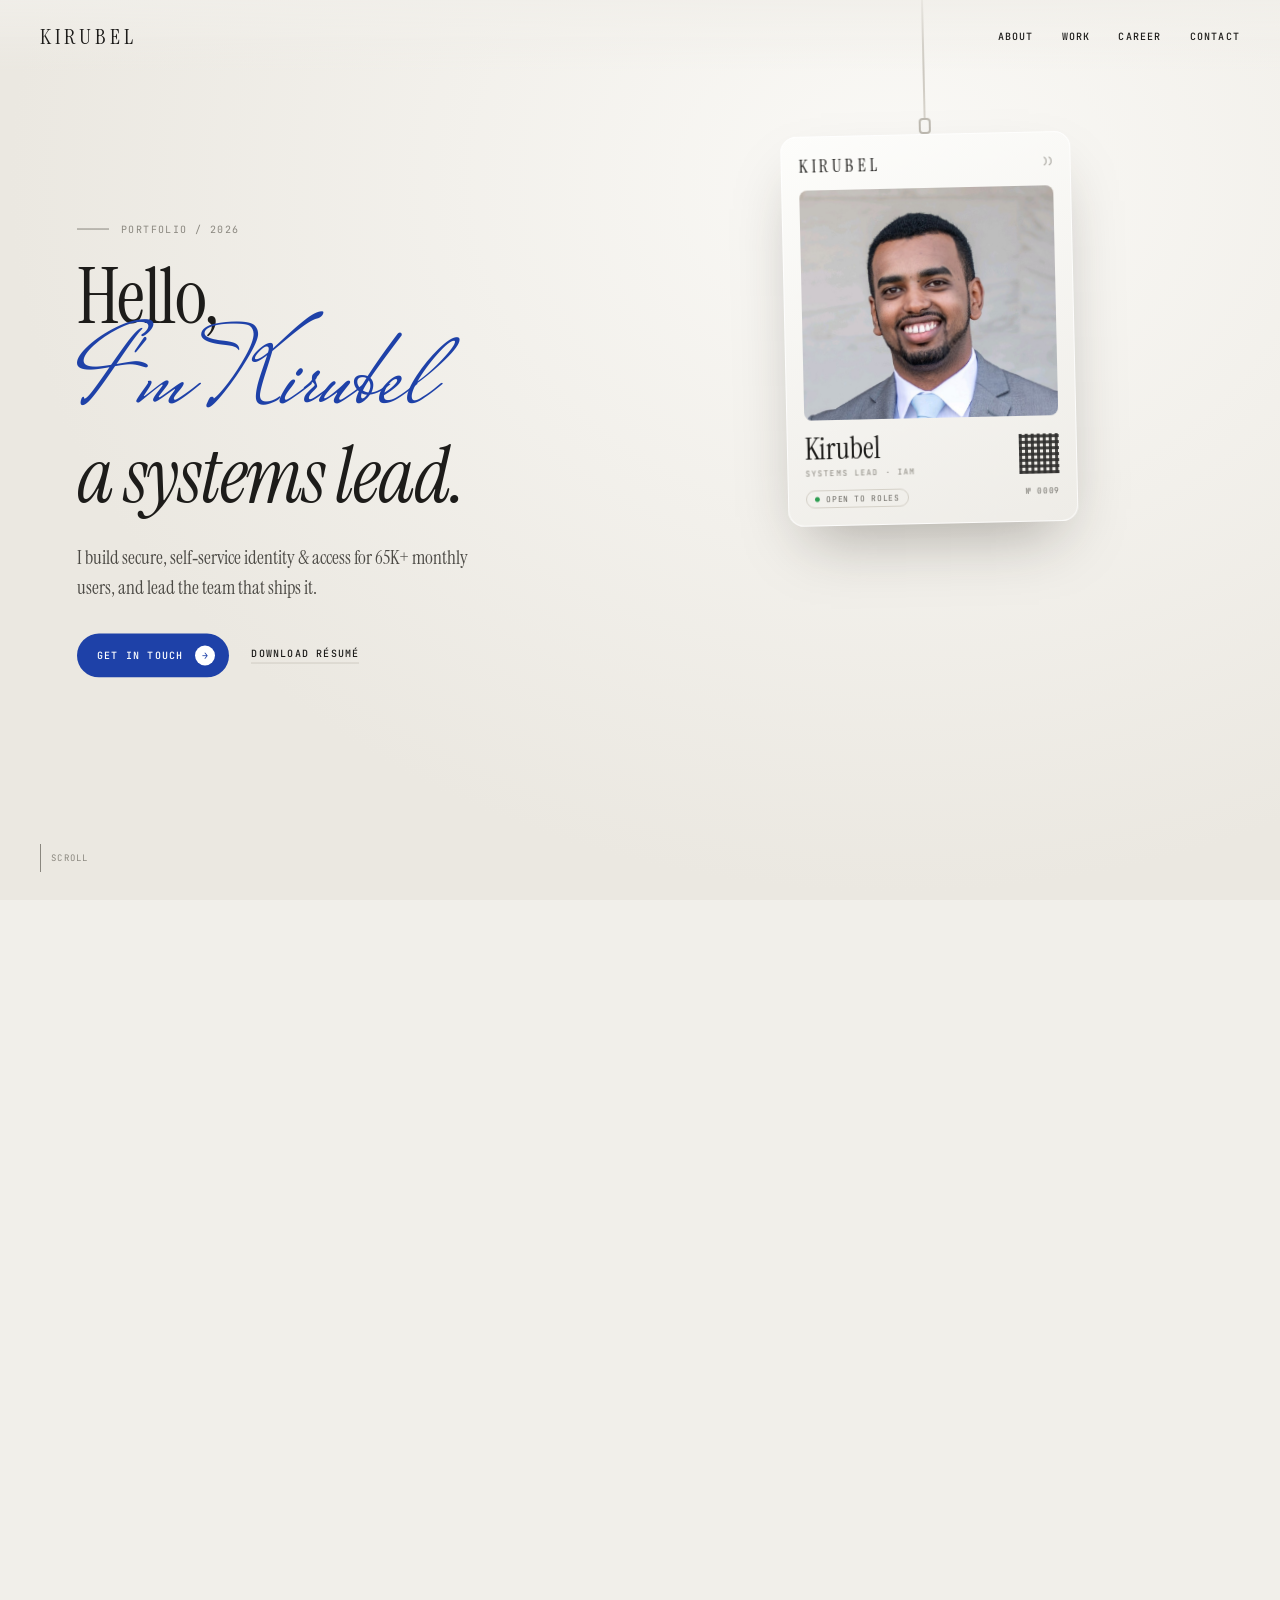
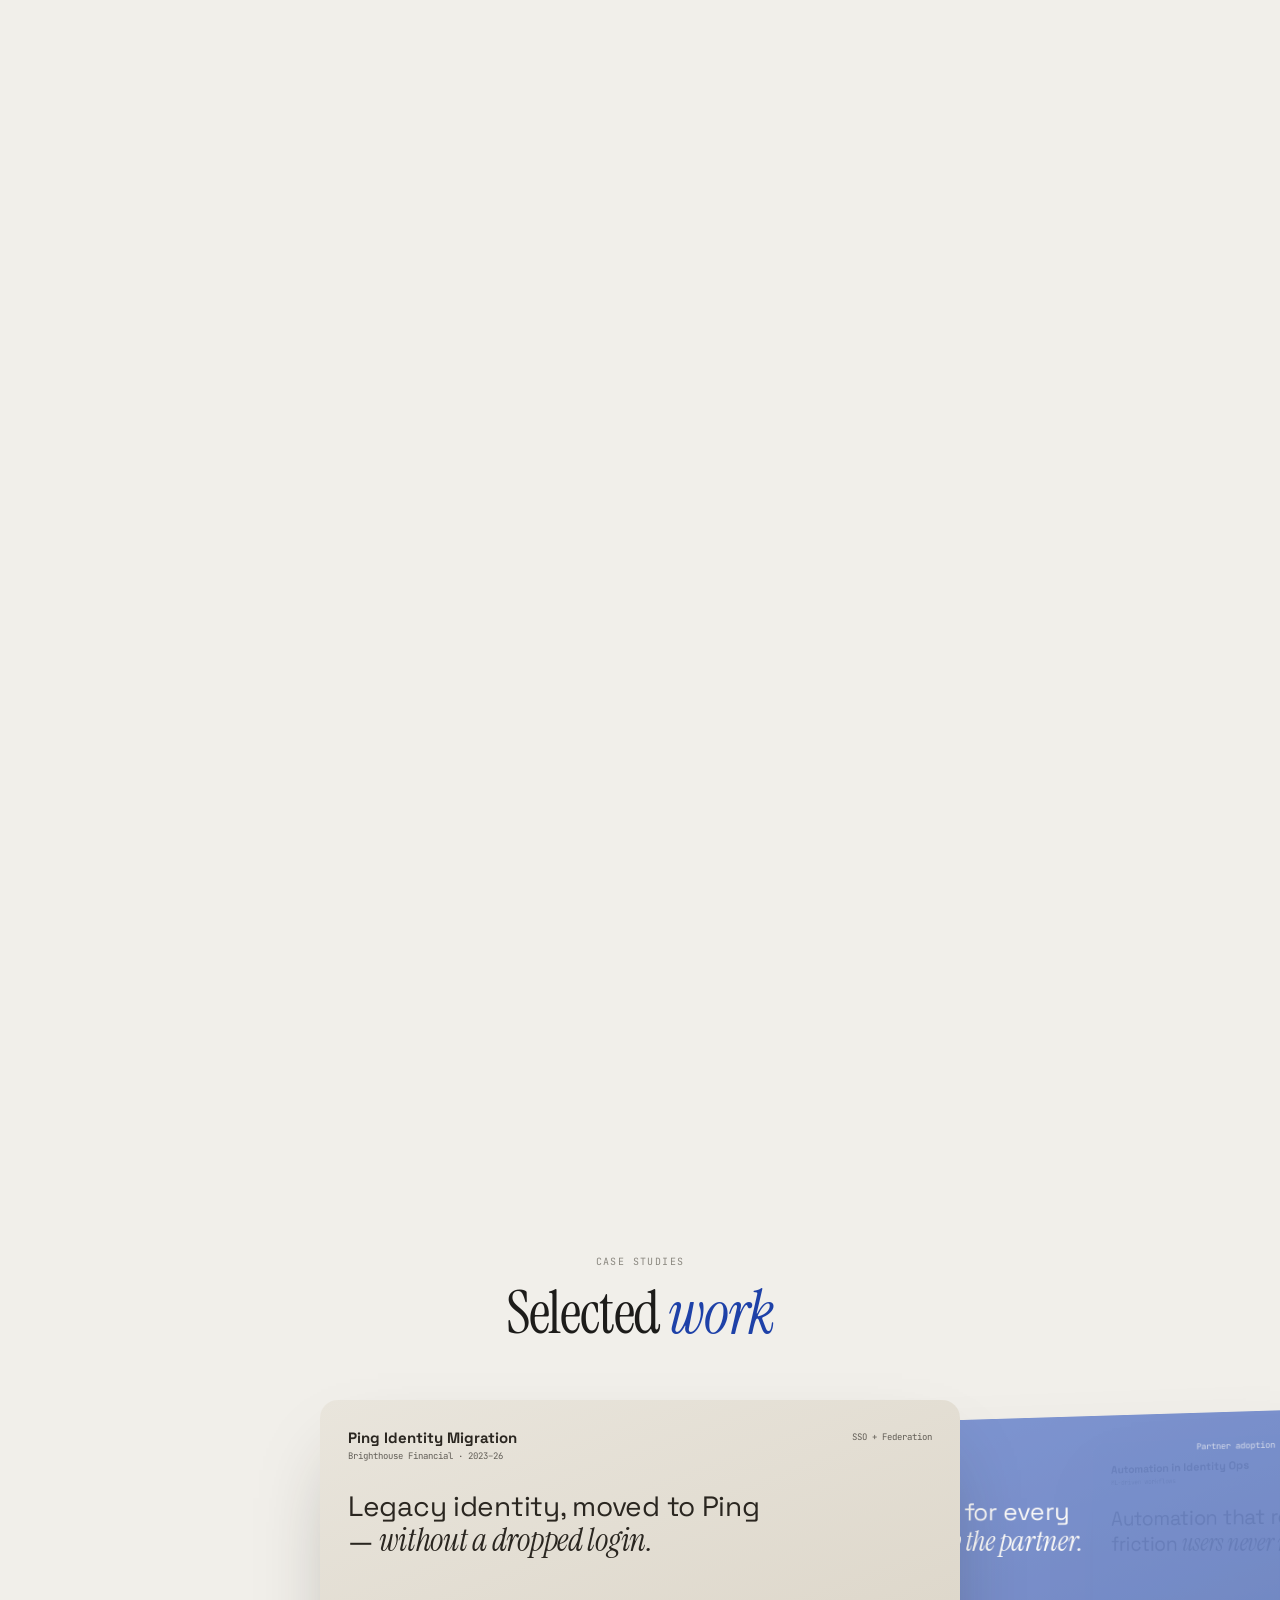
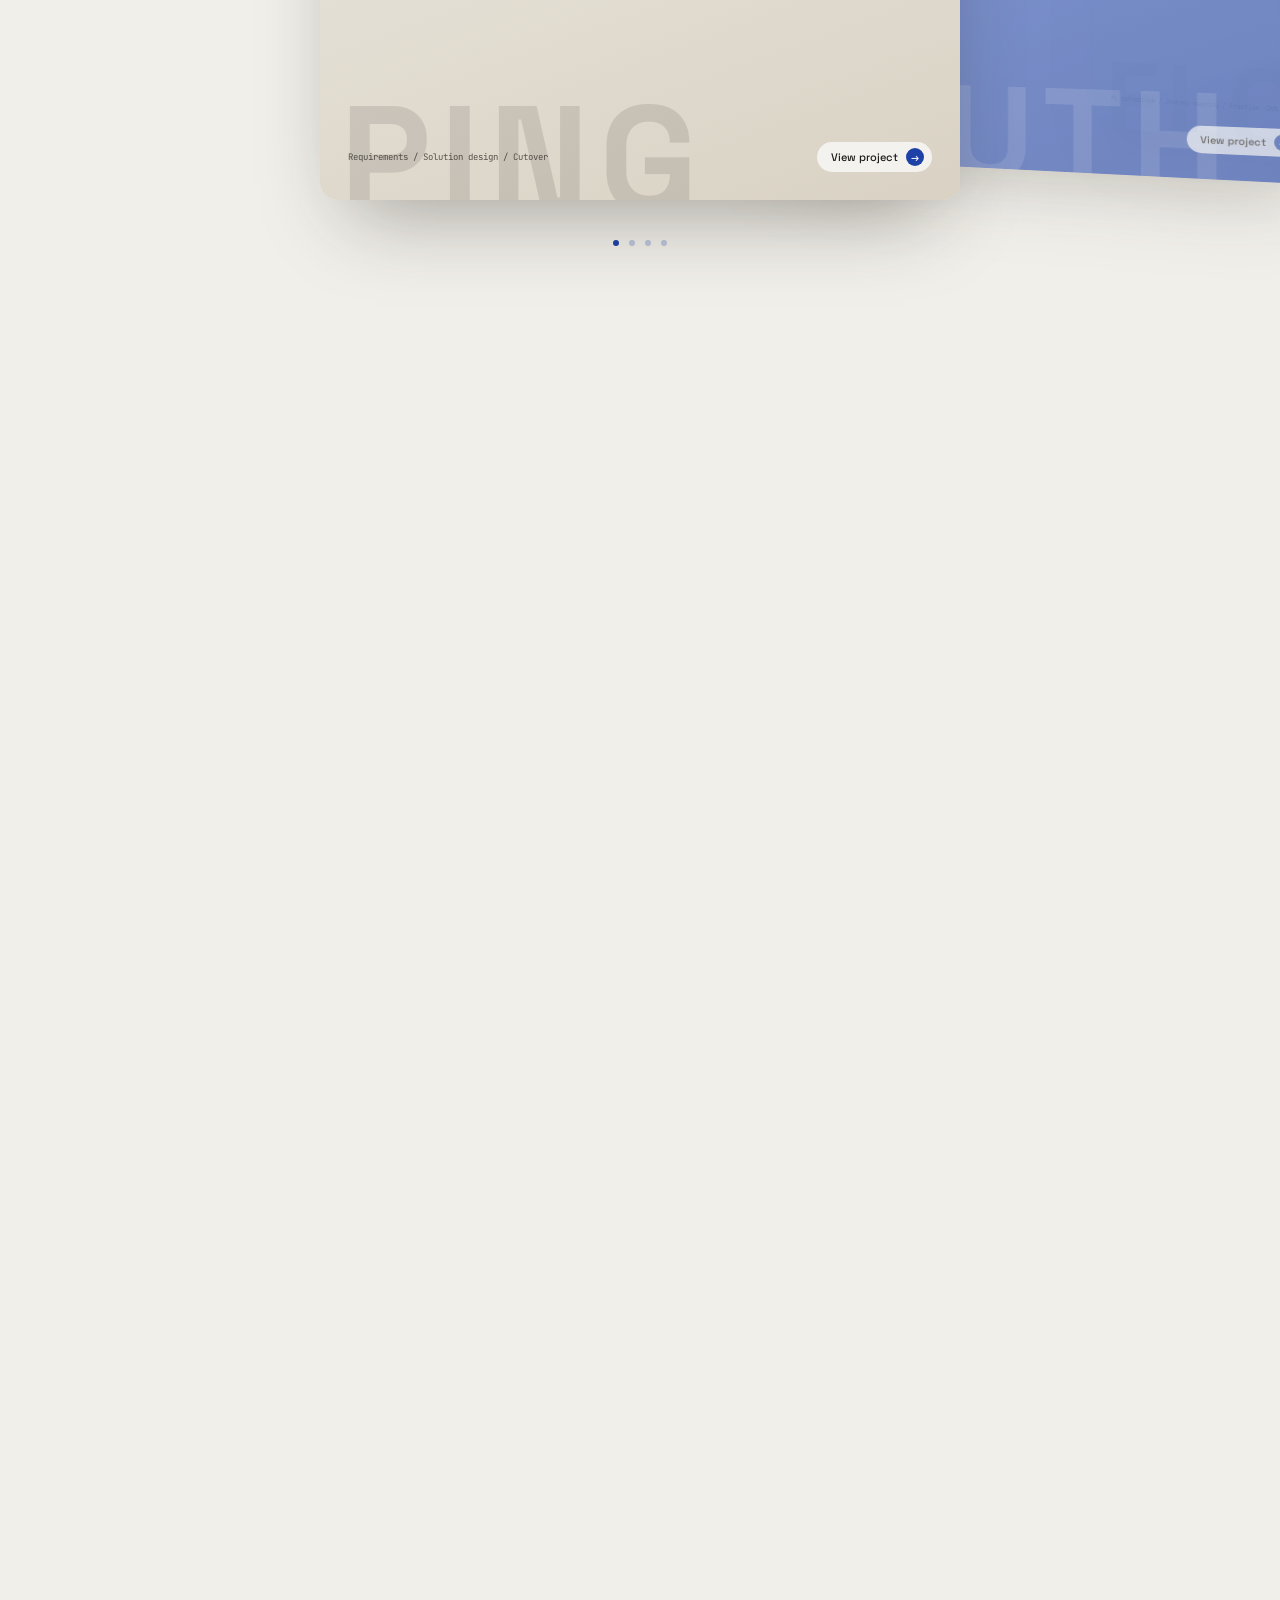
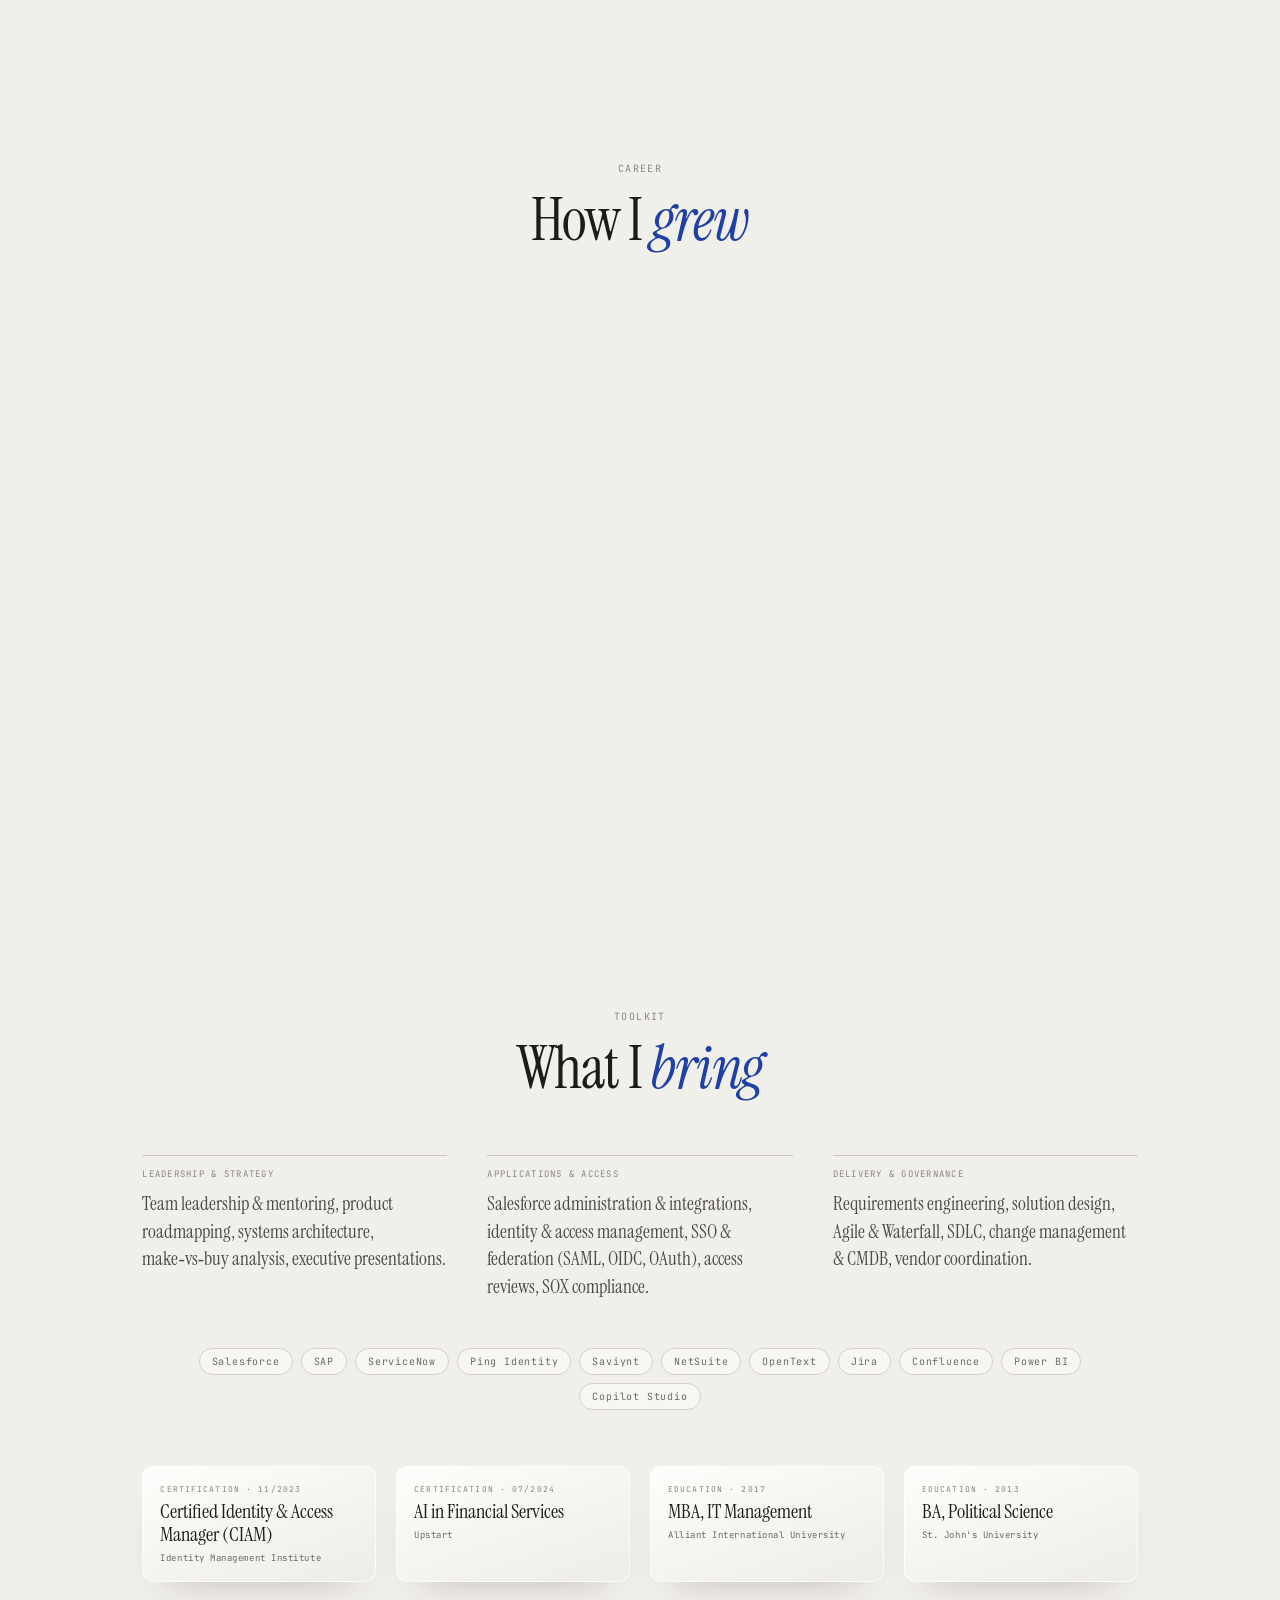
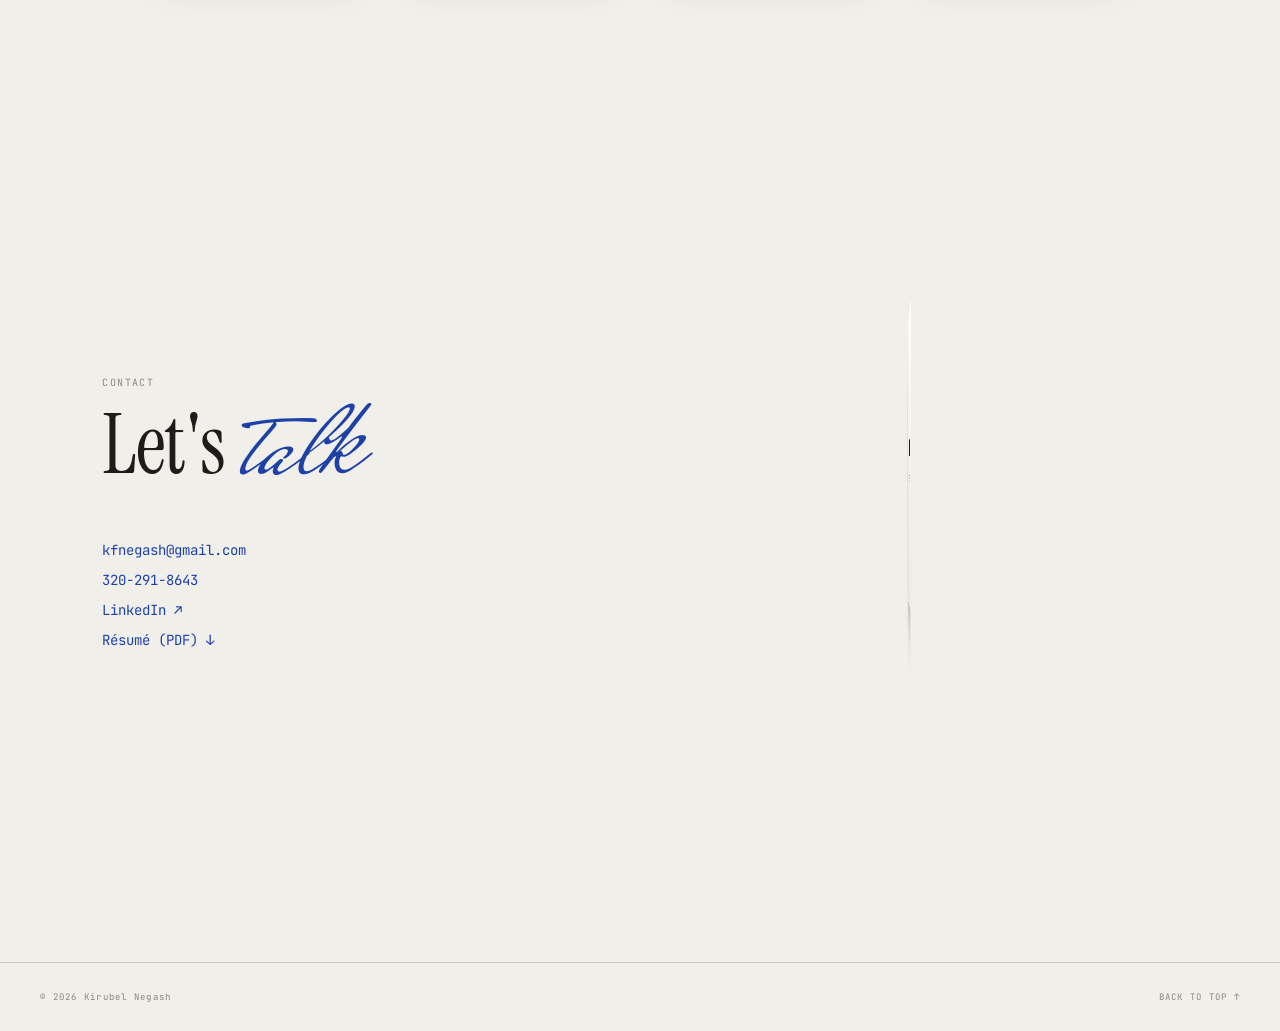
==== index.html @ 97dc2514 "Build portfolio site from Portfolio Scroll design and résumé Co-Authored-By: Claude Opus 5.5 <norepl" ====
<!DOCTYPE html>
<html lang="en">
<head>
  <meta charset="utf-8">
  <meta name="viewport" content="width=device-width, initial-scale=1">
  <title>Kirubel Negash — Sr. Lead Business Systems Analyst</title>
  <meta name="description" content="Kirubel Negash, Sr. Lead Business Systems Analyst in San Francisco. Secure, self-service identity and access for 65K+ monthly users, across 9+ years in insurance and financial services.">
  <meta property="og:title" content="Kirubel Negash — Portfolio">
  <meta property="og:description" content="Identity & access systems lead. 9+ years in insurance and financial services.">
  <meta property="og:image" content="assets/kirubel.jpeg">
  <link rel="icon" href="data:image/svg+xml,<svg xmlns='http://www.w3.org/2000/svg' viewBox='0 0 64 64'><rect width='64' height='64' rx='14' fill='%233a3fa8'/><text x='50%' y='58%' text-anchor='middle' dominant-baseline='middle' font-family='Georgia,serif' font-size='38' fill='white'>K</text></svg>">
  <link rel="preconnect" href="https://fonts.googleapis.com">
  <link rel="preconnect" href="https://fonts.gstatic.com" crossorigin>
  <link rel="stylesheet" href="https://fonts.googleapis.com/css2?family=Instrument+Serif:ital@0;1&family=Mrs+Saint+Delafield&family=JetBrains+Mono:wght@400;500&family=Space+Grotesk:wght@400;500;700&display=swap">
  <link rel="stylesheet" href="css/styles.css">
</head>
<body>

<header class="nav">
  <a href="#top" class="nav__brand">KIRUBEL</a>
  <nav class="nav__links mono">
    <a href="#about">ABOUT</a>
    <a href="#work">WORK</a>
    <a href="#career">CAREER</a>
    <a href="#contact">CONTACT</a>
  </nav>
</header>

<main id="top">

  <!-- ============ HERO / IDENTITY CHECK ============ -->
  <section class="hero" id="about">
    <div class="stage">
      <div class="hero__text" data-hero-text>
        <div class="eyebrow mono"><span class="rule"></span>PORTFOLIO / 2026</div>
        <h1 class="hero__title">Hello,<br><span class="script">I'm Kirubel</span><br><i>a systems lead.</i></h1>
        <p class="hero__lede">I build secure, self&#8209;service identity &amp; access for 65K+ monthly users, and lead the team that ships it.</p>
        <div class="hero__cta">
          <a class="pill mono" href="#contact">GET IN TOUCH <span class="pill__dot">→</span></a>
          <a class="mono link-plain" href="assets/Kirubel_Negash_Resume.pdf" download>DOWNLOAD RÉSUMÉ</a>
        </div>
      </div>

      <div class="badge" data-badge>
        <div class="badge__string"></div>
        <div class="badge__clip"></div>
        <div class="badge__card mono">
          <div class="badge__head"><span class="badge__brand">KIRUBEL</span><span class="badge__nfc">))</span></div>
          <img src="assets/kirubel.jpeg" alt="Portrait of Kirubel Negash" class="badge__photo" width="800" height="800">
          <div class="badge__foot">
            <div>
              <div class="badge__name">Kirubel</div>
              <div class="badge__role">SYSTEMS LEAD · IAM</div>
            </div>
            <div class="badge__qr" aria-hidden="true"></div>
          </div>
          <div class="badge__meta"><span class="chip"><span class="ok">●</span> OPEN TO ROLES</span><span>№ 0009</span></div>

          <div class="scan__frame" data-frame></div>
          <div class="scan__line" data-scan></div>
          <div class="scan__label scan__label--top" data-frame-label><span>IDENTITY CHECK</span><span>№ 0009</span></div>
          <div class="scan__label scan__label--bot" data-frame-label><span data-status>READING…</span><span><span data-pct>0</span>%</span></div>
        </div>
      </div>

      <dl class="details" data-details>
        <div><dt class="mono">◎ NAME</dt><dd>Kirubel Negash</dd></div>
        <div><dt class="mono">◎ ROLE</dt><dd>Sr. Lead Business Systems Analyst</dd></div>
        <div><dt class="mono">◎ LOCATION</dt><dd>San Francisco, CA</dd></div>
        <div><dt class="mono">◎ EXPERIENCE</dt><dd>9+ yrs · Insurance &amp; Finance</dd></div>
        <div><dt class="mono">◎ CLEARANCE</dt><dd>CIAM · AI in Financial Services</dd></div>
        <div><dt class="mono">◎ EDUCATION</dt><dd>MBA, IT Management</dd></div>
      </dl>

      <div class="scroll-hint mono" data-hero-text><span></span>SCROLL</div>
    </div>
  </section>

  <!-- ============ SELECTED WORK ============ -->
  <section class="work" id="work">
    <div class="stage stage--center">
      <div class="eyebrow-c mono">CASE STUDIES</div>
      <h2 class="h2">Selected <i class="accent">work</i></h2>
      <div class="deck" data-deck></div>
      <div class="dots" data-dots></div>
    </div>
  </section>

  <!-- ============ CAREER ============ -->
  <section class="career" id="career" data-career>
    <div class="eyebrow-c mono">CAREER</div>
    <h2 class="h2">How I <i class="accent">grew</i></h2>
    <div class="steps" data-steps></div>
  </section>

  <!-- ============ TOOLKIT ============ -->
  <section class="toolkit" id="toolkit">
    <div class="eyebrow-c mono">TOOLKIT</div>
    <h2 class="h2">What I <i class="accent">bring</i></h2>
    <div class="toolkit__grid">
      <div class="tk">
        <div class="tk__label mono">LEADERSHIP &amp; STRATEGY</div>
        <p>Team leadership &amp; mentoring, product roadmapping, systems architecture, make&#8209;vs&#8209;buy analysis, executive presentations.</p>
      </div>
      <div class="tk">
        <div class="tk__label mono">APPLICATIONS &amp; ACCESS</div>
        <p>Salesforce administration &amp; integrations, identity &amp; access management, SSO &amp; federation (SAML, OIDC, OAuth), access reviews, SOX compliance.</p>
      </div>
      <div class="tk">
        <div class="tk__label mono">DELIVERY &amp; GOVERNANCE</div>
        <p>Requirements engineering, solution design, Agile &amp; Waterfall, SDLC, change management &amp; CMDB, vendor coordination.</p>
      </div>
    </div>
    <ul class="tags mono">
      <li>Salesforce</li><li>SAP</li><li>ServiceNow</li><li>Ping Identity</li><li>Saviynt</li><li>NetSuite</li><li>OpenText</li><li>Jira</li><li>Confluence</li><li>Power BI</li><li>Copilot Studio</li>
    </ul>
    <div class="creds">
      <div class="cred"><span class="mono cred__k">CERTIFICATION · 11/2023</span><span class="cred__v">Certified Identity &amp; Access Manager (CIAM)</span><span class="mono cred__s">Identity Management Institute</span></div>
      <div class="cred"><span class="mono cred__k">CERTIFICATION · 07/2024</span><span class="cred__v">AI in Financial Services</span><span class="mono cred__s">Upstart</span></div>
      <div class="cred"><span class="mono cred__k">EDUCATION · 2017</span><span class="cred__v">MBA, IT Management</span><span class="mono cred__s">Alliant International University</span></div>
      <div class="cred"><span class="mono cred__k">EDUCATION · 2013</span><span class="cred__v">BA, Political Science</span><span class="mono cred__s">St. John's University</span></div>
    </div>
  </section>

  <!-- ============ CONTACT ============ -->
  <section class="contact" id="contact" data-contact>
    <div class="contact__text">
      <div class="eyebrow-c mono" style="text-align:left">CONTACT</div>
      <h2 class="contact__title">Let's <span class="script">talk</span></h2>
      <div class="contact__links mono">
        <a href="mailto:kfnegash@gmail.com">kfnegash@gmail.com</a>
        <a href="tel:+13202918643">320&#8209;291&#8209;8643</a>
        <a href="https://www.linkedin.com/in/kirubel-negash/" target="_blank" rel="noopener">LinkedIn ↗</a>
        <a href="assets/Kirubel_Negash_Resume.pdf" download>Résumé (PDF) ↓</a>
      </div>
    </div>
    <div class="endbadge" data-endbadge>
      <div class="endbadge__string"></div>
      <div class="endbadge__card">
        <span class="endbadge__brand">KIRUBEL</span>
        <span class="mono endbadge__sub">ACCESS GRANTED · 2026</span>
      </div>
    </div>
  </section>

</main>

<footer class="footer mono">
  <span>© 2026 Kirubel Negash</span>
  <a href="#top">BACK TO TOP ↑</a>
</footer>

<dialog class="modal" data-modal>
  <form method="dialog" class="modal__close-form"><button class="modal__close mono" aria-label="Close">CLOSE ✕</button></form>
  <div class="modal__meta mono" data-m-meta></div>
  <h3 class="modal__title" data-m-title></h3>
  <p class="modal__stat mono" data-m-stat></p>
  <ul class="modal__list" data-m-list></ul>
  <div class="modal__tags mono" data-m-tags></div>
</dialog>

<script src="js/main.js"></script>
</body>
</html>
---- css/styles.css ----
/* ============================================================
   Kirubel Negash — Portfolio
   Palette & type follow the "Portfolio Scroll" design direction.
   ============================================================ */
:root {
  --bg-1: #faf9f6;
  --bg-2: #ebe8e1;
  --ink: #1d1c1a;
  --ink-2: #4c4a45;
  --muted: #8a877f;
  --line: #cfcbc2;
  --accent: oklch(0.42 0.17 265);
  --accent-glow: oklch(0.62 0.17 265);
  --ok: oklch(0.62 0.15 150);
  --serif: 'Instrument Serif', Georgia, serif;
  --script: 'Mrs Saint Delafield', cursive;
  --mono: 'JetBrains Mono', ui-monospace, Menlo, monospace;
  --sans: 'Space Grotesk', system-ui, sans-serif;
}

* { box-sizing: border-box; }
html { scroll-behavior: smooth; }
body {
  margin: 0;
  background: radial-gradient(ellipse at 70% 20%, var(--bg-1), var(--bg-2) 70%) fixed;
  background-color: #f1efea;
  color: var(--ink);
  font-family: var(--serif);
  overflow-x: hidden;
  -webkit-font-smoothing: antialiased;
}
a { color: var(--accent); text-decoration: none; transition: opacity .2s; }
a:hover { opacity: .7; }
.mono { font-family: var(--mono); }
.accent { color: var(--accent); }
.script { font-family: var(--script); color: var(--accent); font-weight: 400; }

/* ---------- Nav ---------- */
.nav {
  position: fixed; inset: 0 0 auto 0; z-index: 50;
  display: flex; justify-content: space-between; align-items: center;
  padding: 22px 40px;
  background: linear-gradient(rgba(241,239,234,.85), rgba(241,239,234,0));
}
.nav__brand { font: 400 22px var(--serif); letter-spacing: .18em; color: var(--ink); }
.nav__links { display: flex; gap: 28px; font-size: 10px; font-weight: 500; letter-spacing: .12em; }
.nav__links a { color: var(--ink); }

/* ---------- Shared ---------- */
.stage { position: sticky; top: 0; height: 100vh; overflow: hidden; }
.stage--center { display: flex; flex-direction: column; align-items: center; justify-content: center; perspective: 1600px; }
.eyebrow { display: flex; align-items: center; gap: 12px; font-size: 10px; letter-spacing: .14em; color: var(--muted); margin-bottom: 22px; }
.eyebrow .rule { width: 32px; height: 1px; background: var(--muted); }
.eyebrow-c { font-size: 10px; letter-spacing: .14em; color: var(--muted); text-align: center; }
.h2 { margin: 6px 0 48px; font-weight: 400; font-size: clamp(40px, 6vw, 60px); letter-spacing: -.02em; text-align: center; }

/* ---------- Hero ---------- */
.hero { height: 300vh; position: relative; }
.hero__text { position: absolute; left: 6%; top: 50%; max-width: 620px; transform: translateY(-50%); will-change: transform, opacity; }
.hero__title { margin: 0; font-weight: 400; font-size: clamp(52px, 6.4vw, 78px); line-height: 1; letter-spacing: -.02em; }
.hero__title .script { font-size: 1.44em; line-height: .9; }
.hero__lede { font-size: 19px; line-height: 1.55; color: var(--ink-2); max-width: 400px; margin: 28px 0 32px; }
.hero__cta { display: flex; gap: 22px; align-items: center; flex-wrap: wrap; }
.pill {
  display: inline-flex; align-items: center; gap: 12px;
  padding: 12px 14px 12px 20px; background: var(--accent); color: #fff;
  border-radius: 999px; font-size: 10px; font-weight: 500; letter-spacing: .12em;
}
.pill:hover { opacity: .88; }
.pill__dot { width: 20px; height: 20px; border-radius: 50%; background: #fff; color: var(--accent); display: grid; place-items: center; }
.link-plain { color: var(--ink); font-size: 10px; font-weight: 500; letter-spacing: .12em; border-bottom: 1px solid var(--line); padding-bottom: 3px; }

.scroll-hint { position: absolute; left: 40px; bottom: 28px; display: flex; align-items: center; gap: 10px; font-size: 9px; letter-spacing: .14em; color: var(--muted); }
.scroll-hint span { width: 1px; height: 28px; background: var(--muted); animation: drip 2s ease-in-out infinite; transform-origin: top; }
@keyframes drip { 0%,100% { transform: scaleY(.3); } 50% { transform: scaleY(1); } }

/* Badge */
.badge {
  position: absolute; left: 72%; top: 0;
  transform-origin: 50% 0; transform: translate(-50%, 0);
  display: flex; flex-direction: column; align-items: center;
  will-change: transform, left;
}
.badge__string { width: 2px; height: 120px; background: linear-gradient(#bdb9b0, #d8d4cc); }
.badge__clip { width: 12px; height: 16px; border: 2px solid #bdb9b0; border-radius: 4px; margin-top: -2px; }
.badge__card {
  position: relative; width: 290px; padding: 18px;
  background: linear-gradient(160deg, #fdfdfb, #eeece7);
  border-radius: 16px;
  box-shadow: 0 30px 60px -20px rgba(40,35,25,.35), inset 0 0 0 1px rgba(255,255,255,.8);
}
.badge__head { display: flex; justify-content: space-between; align-items: center; margin-bottom: 12px; }
.badge__brand { font: 400 18px var(--serif); letter-spacing: .2em; }
.badge__nfc { font-size: 9px; color: var(--muted); }
.badge__photo { width: 100%; height: 230px; object-fit: cover; border-radius: 8px; display: block; }
.badge__foot { display: flex; justify-content: space-between; align-items: end; margin-top: 14px; }
.badge__name { font: 400 30px/1 var(--serif); }
.badge__role { font-size: 8px; letter-spacing: .14em; color: var(--muted); margin-top: 4px; }
.badge__qr {
  width: 40px; height: 40px; opacity: .8;
  background:
    repeating-linear-gradient(90deg, var(--ink) 0 3px, transparent 3px 6px),
    repeating-linear-gradient(0deg, var(--ink) 0 3px, transparent 3px 6px);
  background-blend-mode: multiply;
}
.badge__meta { display: flex; justify-content: space-between; margin-top: 12px; font-size: 8px; letter-spacing: .08em; color: #6c6a64; }
.chip { padding: 3px 8px; border: 1px solid #d4d0c7; border-radius: 999px; }
.ok { color: var(--ok); }

.scan__frame { position: absolute; inset: -14px; border: 1px solid oklch(0.42 0.17 265 / .35); border-radius: 6px; opacity: 0; pointer-events: none; }
.scan__line { position: absolute; left: -14px; right: -14px; top: 0; height: 2px; background: var(--accent-glow); box-shadow: 0 0 18px 4px oklch(0.7 0.17 265 / .6); opacity: 0; pointer-events: none; }
.scan__label { position: absolute; left: -14px; right: -14px; display: flex; justify-content: space-between; font-size: 9px; letter-spacing: .14em; color: #6c6a64; opacity: 0; }
.scan__label--top { top: -36px; }
.scan__label--bot { bottom: -36px; }

.details {
  position: absolute; left: 52%; right: 6%; top: 50%; margin: 0;
  transform: translateY(-50%); opacity: 0;
  display: grid; grid-template-columns: 1fr 1fr; gap: 34px 40px;
}
.details > div { border-top: 1px solid var(--line); padding-top: 10px; }
.details dt { font-size: 9px; letter-spacing: .14em; color: var(--muted); }
.details dd { margin: 6px 0 0; font-size: clamp(18px, 1.9vw, 24px); }

/* ---------- Work ---------- */
.work { height: 400vh; position: relative; }
.deck { position: relative; width: min(640px, 80vw); height: 400px; transform-style: preserve-3d; }
.card {
  position: absolute; inset: 0; border-radius: 18px; padding: 28px; overflow: hidden;
  display: flex; flex-direction: column; font-family: var(--sans);
  box-shadow: 0 40px 80px -30px rgba(40,35,25,.4);
  will-change: transform, opacity;
}
.card__top { display: flex; justify-content: space-between; gap: 16px; }
.card__name { font-weight: 700; font-size: 15px; }
.card__meta, .card__stat { font: 400 9px var(--mono); opacity: .7; margin-top: 3px; }
.card__line { font-size: 28px; line-height: 1.15; margin-top: 28px; max-width: 420px; letter-spacing: -.01em; }
.card__line i { font-family: var(--serif); font-size: 32px; }
.card__bottom { margin-top: auto; display: flex; justify-content: space-between; align-items: center; gap: 12px; position: relative; z-index: 1; }
.card__tags { font: 400 9px var(--mono); opacity: .75; }
.card__btn {
  border: 0; cursor: pointer; padding: 6px 8px 6px 14px; background: rgba(255,255,255,.7); color: var(--ink);
  border-radius: 999px; font: 500 11px var(--sans); display: flex; gap: 8px; align-items: center; white-space: nowrap;
  transition: background .2s;
}
.card__btn:hover { background: #fff; }
.card__btn span { width: 18px; height: 18px; border-radius: 50%; background: var(--accent); color: #fff; display: grid; place-items: center; font-size: 10px; }
.card__word { position: absolute; left: 20px; bottom: -34px; font: 700 150px/1 var(--sans); letter-spacing: .06em; opacity: .12; white-space: nowrap; pointer-events: none; }
.dots { display: flex; gap: 10px; margin-top: 40px; }
.dots span { width: 6px; height: 6px; border-radius: 50%; background: var(--accent); opacity: .25; transition: opacity .3s; }

/* ---------- Career ---------- */
.career { min-height: 110vh; display: flex; flex-direction: column; align-items: center; justify-content: center; padding: 80px 40px; }
.steps { display: grid; grid-template-columns: repeat(4, minmax(0, 250px)); gap: 20px; }
.step { display: flex; flex-direction: column; will-change: transform, opacity; }
.step__yr { align-self: flex-start; padding: 5px 14px; border-radius: 6px 6px 0 0; font: 400 9px var(--mono); filter: brightness(.96); }
.step__body { border-radius: 0 10px 10px 10px; padding: 22px; min-height: 300px; display: flex; flex-direction: column; box-shadow: 0 20px 40px -24px rgba(40,35,25,.35); }
.step__t { font: 700 26px/1 var(--sans); letter-spacing: -.02em; }
.step__co { font-size: 24px; color: var(--ink-2); }
.step__d { font-size: 15px; line-height: 1.45; color: var(--ink-2); margin: 20px 0; }
.step__k { margin-top: auto; font: 500 9px var(--sans); }

/* ---------- Toolkit ---------- */
.toolkit { padding: 120px 8% 80px; max-width: 1200px; margin: 0 auto; }
.toolkit__grid { display: grid; grid-template-columns: repeat(3, 1fr); gap: 40px; }
.tk { border-top: 1px solid var(--line); padding-top: 12px; }
.tk__label { font-size: 9px; letter-spacing: .14em; color: var(--muted); }
.tk p { font-size: 19px; line-height: 1.45; color: var(--ink-2); margin: 10px 0 0; }
.tags { list-style: none; padding: 0; margin: 48px 0 0; display: flex; flex-wrap: wrap; gap: 8px; justify-content: center; }
.tags li { font-size: 10px; letter-spacing: .08em; padding: 6px 12px; border: 1px solid #d4d0c7; border-radius: 999px; color: #6c6a64; background: rgba(255,255,255,.4); }
.creds { display: grid; grid-template-columns: repeat(4, 1fr); gap: 20px; margin-top: 56px; }
.cred { display: flex; flex-direction: column; gap: 6px; padding: 18px; border-radius: 12px; background: linear-gradient(160deg, #fdfdfb, #eeece7); box-shadow: 0 20px 40px -28px rgba(40,35,25,.35), inset 0 0 0 1px rgba(255,255,255,.8); }
.cred__k { font-size: 8px; letter-spacing: .14em; color: var(--muted); }
.cred__v { font-size: 20px; line-height: 1.15; }
.cred__s { font-size: 9px; letter-spacing: .06em; color: #6c6a64; }

/* ---------- Contact ---------- */
.contact { min-height: 100vh; display: grid; grid-template-columns: 1fr 1fr; align-items: center; padding: 0 8%; perspective: 1400px; }
.contact__title { margin: 10px 0 28px; font-weight: 400; font-size: clamp(56px, 7vw, 84px); line-height: .95; letter-spacing: -.02em; }
.contact__title .script { font-size: 1.43em; }
.contact__links { display: flex; flex-direction: column; gap: 12px; font-size: 14px; }
.endbadge { justify-self: center; align-self: start; display: flex; flex-direction: column; align-items: center; transform-origin: 50% 0; transform: rotateY(80deg); }
.endbadge__string { width: 2px; height: 28vh; background: var(--line); }
.endbadge__card { width: 200px; height: 290px; border-radius: 14px; background: linear-gradient(160deg, #fdfdfb, #e7e4de); box-shadow: 0 30px 60px -20px rgba(40,35,25,.35); display: flex; flex-direction: column; align-items: center; justify-content: center; gap: 10px; }
.endbadge__brand { font: 400 22px var(--serif); letter-spacing: .2em; }
.endbadge__sub { font-size: 8px; letter-spacing: .14em; color: var(--muted); }

.footer { display: flex; justify-content: space-between; padding: 28px 40px; font-size: 9px; letter-spacing: .14em; color: var(--muted); border-top: 1px solid var(--line); }
.footer a { color: var(--muted); }

/* ---------- Project modal ---------- */
.modal {
  width: min(620px, 92vw); border: 0; border-radius: 18px; padding: 36px;
  background: linear-gradient(160deg, #fdfdfb, #eeece7); color: var(--ink);
  box-shadow: 0 40px 100px -30px rgba(40,35,25,.55);
}
.modal::backdrop { background: rgba(29,28,26,.35); backdrop-filter: blur(4px); }
.modal__close-form { position: absolute; top: 18px; right: 18px; margin: 0; }
.modal__close { border: 0; background: none; cursor: pointer; font-size: 9px; letter-spacing: .14em; color: var(--muted); }
.modal__meta { font-size: 9px; letter-spacing: .14em; color: var(--muted); }
.modal__title { font: 400 38px/1.05 var(--serif); margin: 10px 0 6px; }
.modal__stat { font-size: 11px; color: var(--accent); margin: 0 0 20px; }
.modal__list { padding-left: 18px; margin: 0; font-size: 18px; line-height: 1.5; color: var(--ink-2); }
.modal__list li + li { margin-top: 10px; }
.modal__tags { margin-top: 24px; font-size: 9px; letter-spacing: .08em; color: #6c6a64; }

/* ============================================================
   Static layout: small screens & reduced motion.
   JS adds .is-static to <html>; scroll animations are skipped.
   ============================================================ */
.is-static .hero, .is-static .work { height: auto; }
.is-static .stage { position: relative; height: auto; overflow: visible; }
.is-static .hero .stage { padding: 110px 6% 60px; display: flex; flex-direction: column; gap: 56px; }
.is-static .hero__text, .is-static .details, .is-static .badge { position: relative; left: auto; right: auto; top: auto; transform: none !important; opacity: 1 !important; }
.is-static .badge { align-self: center; }
.is-static .badge__string { height: 40px; }
.is-static .scroll-hint { display: none; }
.is-static .work .stage { padding: 80px 6%; }
.is-static .deck { height: auto; width: 100%; max-width: 640px; display: flex; flex-direction: column; gap: 20px; }
.is-static .card { position: relative; inset: auto; min-height: 340px; transform: none !important; opacity: 1 !important; }
.is-static .dots { display: none; }
.is-static .step { transform: none !important; opacity: 1 !important; }
.is-static .endbadge { transform: none !important; }

@media (max-width: 900px) {
  .nav { padding: 18px 22px; }
  .nav__links { gap: 16px; }
  .steps { grid-template-columns: repeat(2, minmax(0, 1fr)); }
  .toolkit__grid { grid-template-columns: 1fr; gap: 24px; }
  .creds { grid-template-columns: repeat(2, 1fr); }
  .contact { grid-template-columns: 1fr; padding: 100px 8% 60px; gap: 40px; }
  .endbadge__string { height: 60px; }
}
@media (max-width: 560px) {
  .nav__links a:nth-child(1), .nav__links a:nth-child(3) { display: none; }
  .details { grid-template-columns: 1fr; gap: 20px; }
  .steps { grid-template-columns: 1fr; }
  .step__body { min-height: 0; }
  .creds { grid-template-columns: 1fr; }
  .card__line { font-size: 23px; }
  .card__line i { font-size: 26px; }
  .card__word { font-size: 110px; }
  .card__bottom { flex-direction: column; align-items: flex-start; }
  .footer { padding: 22px; }
}
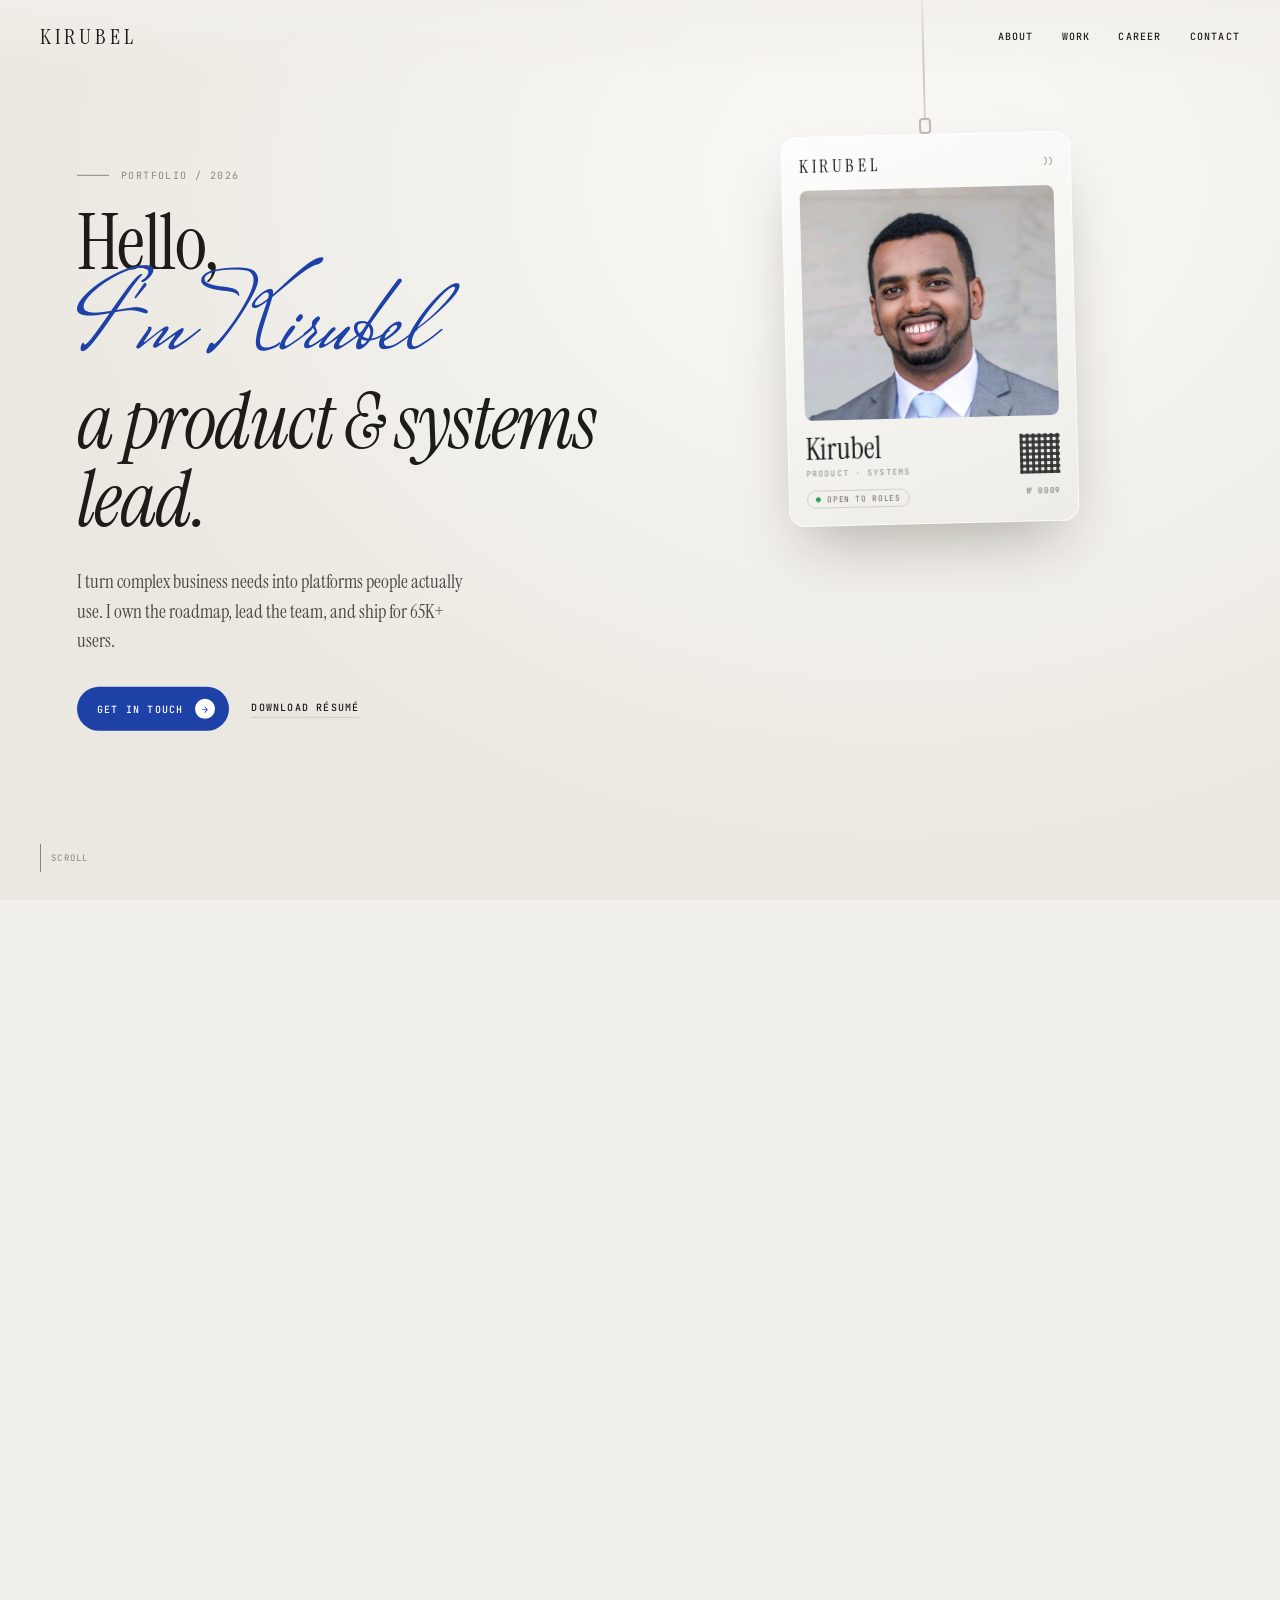
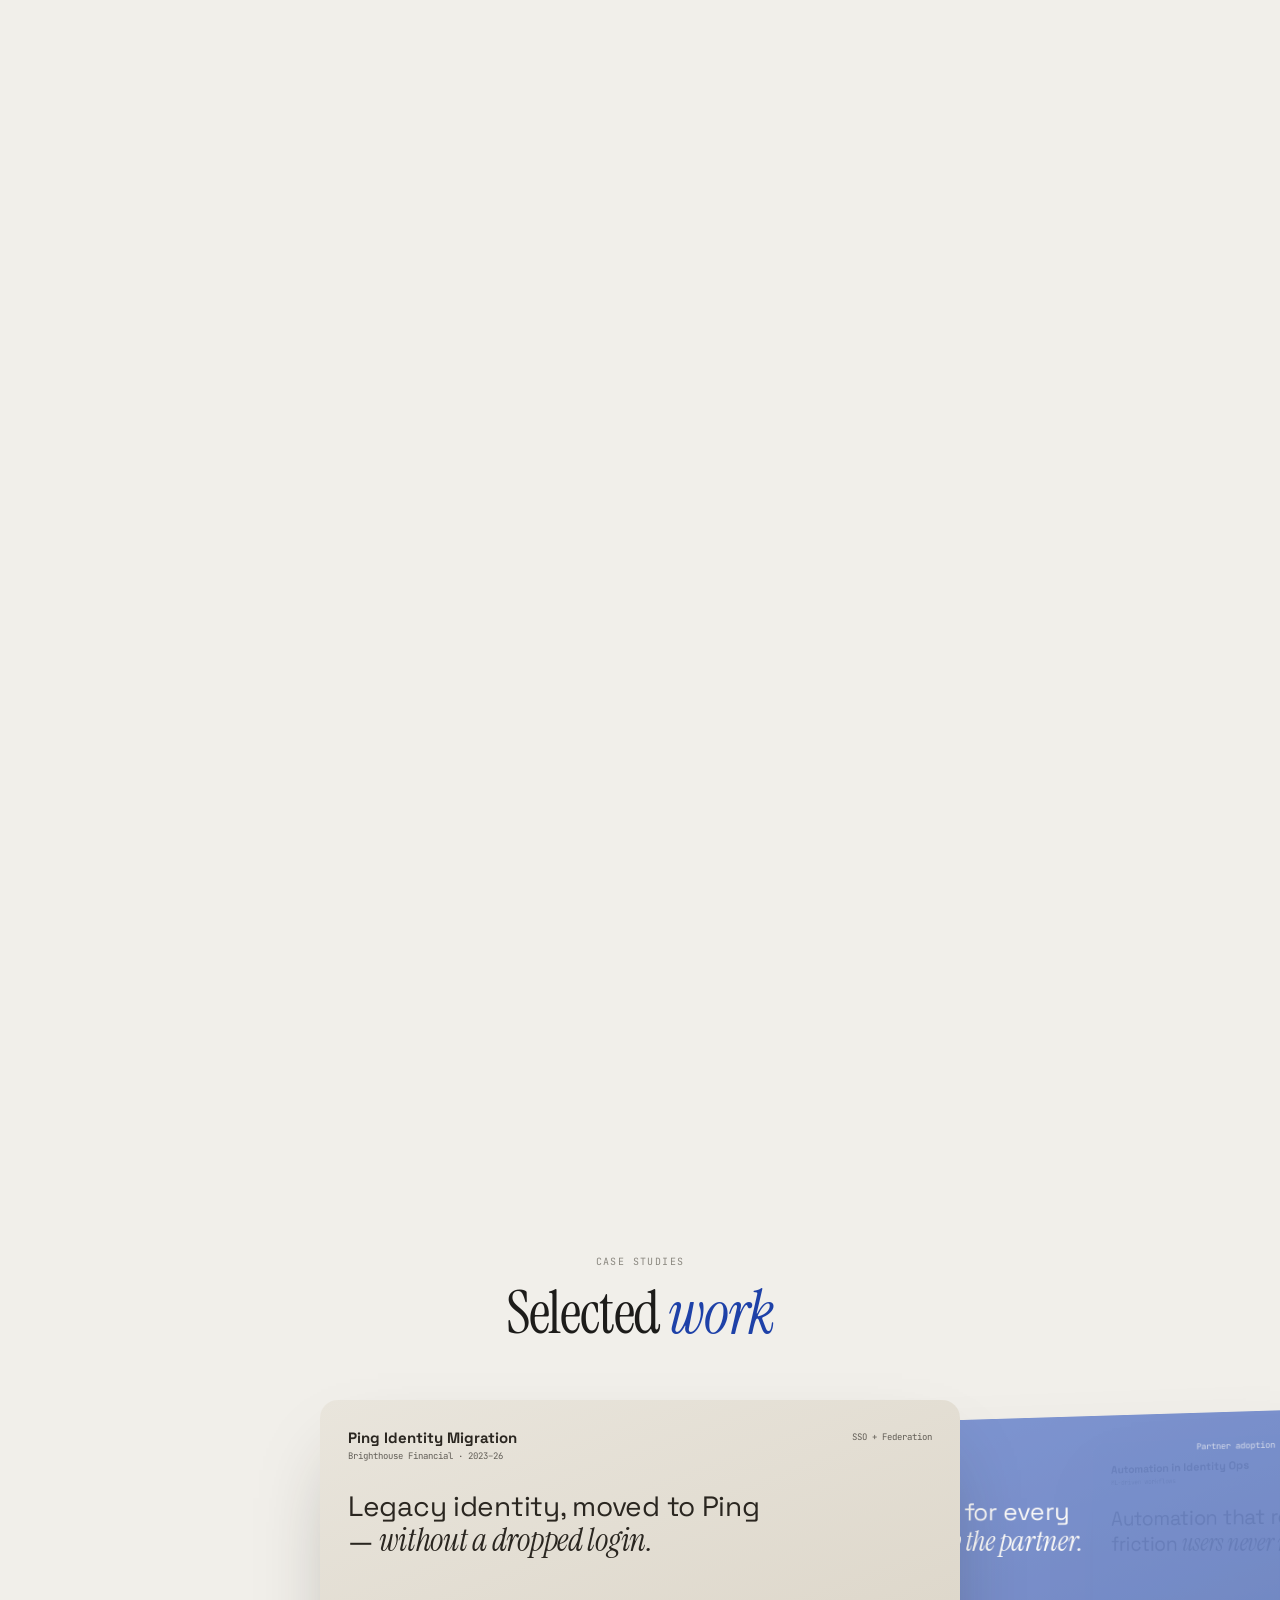
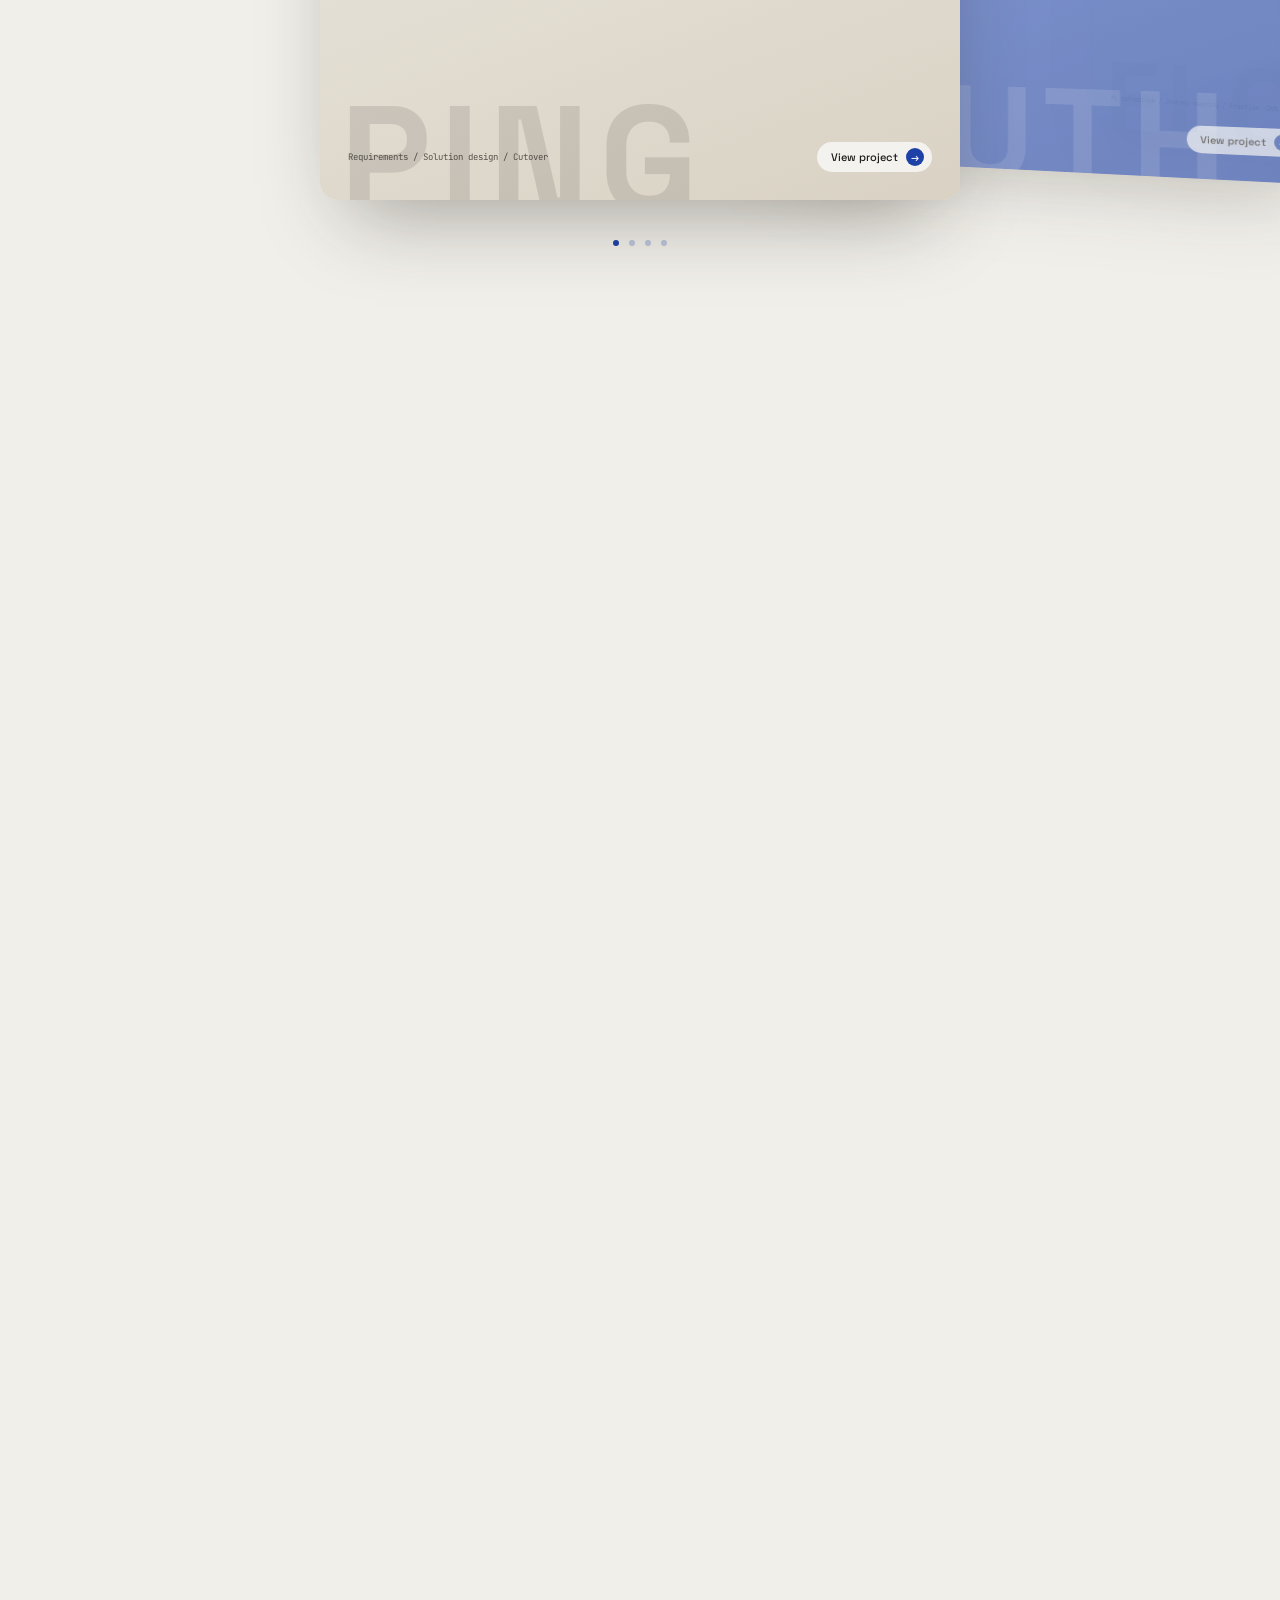
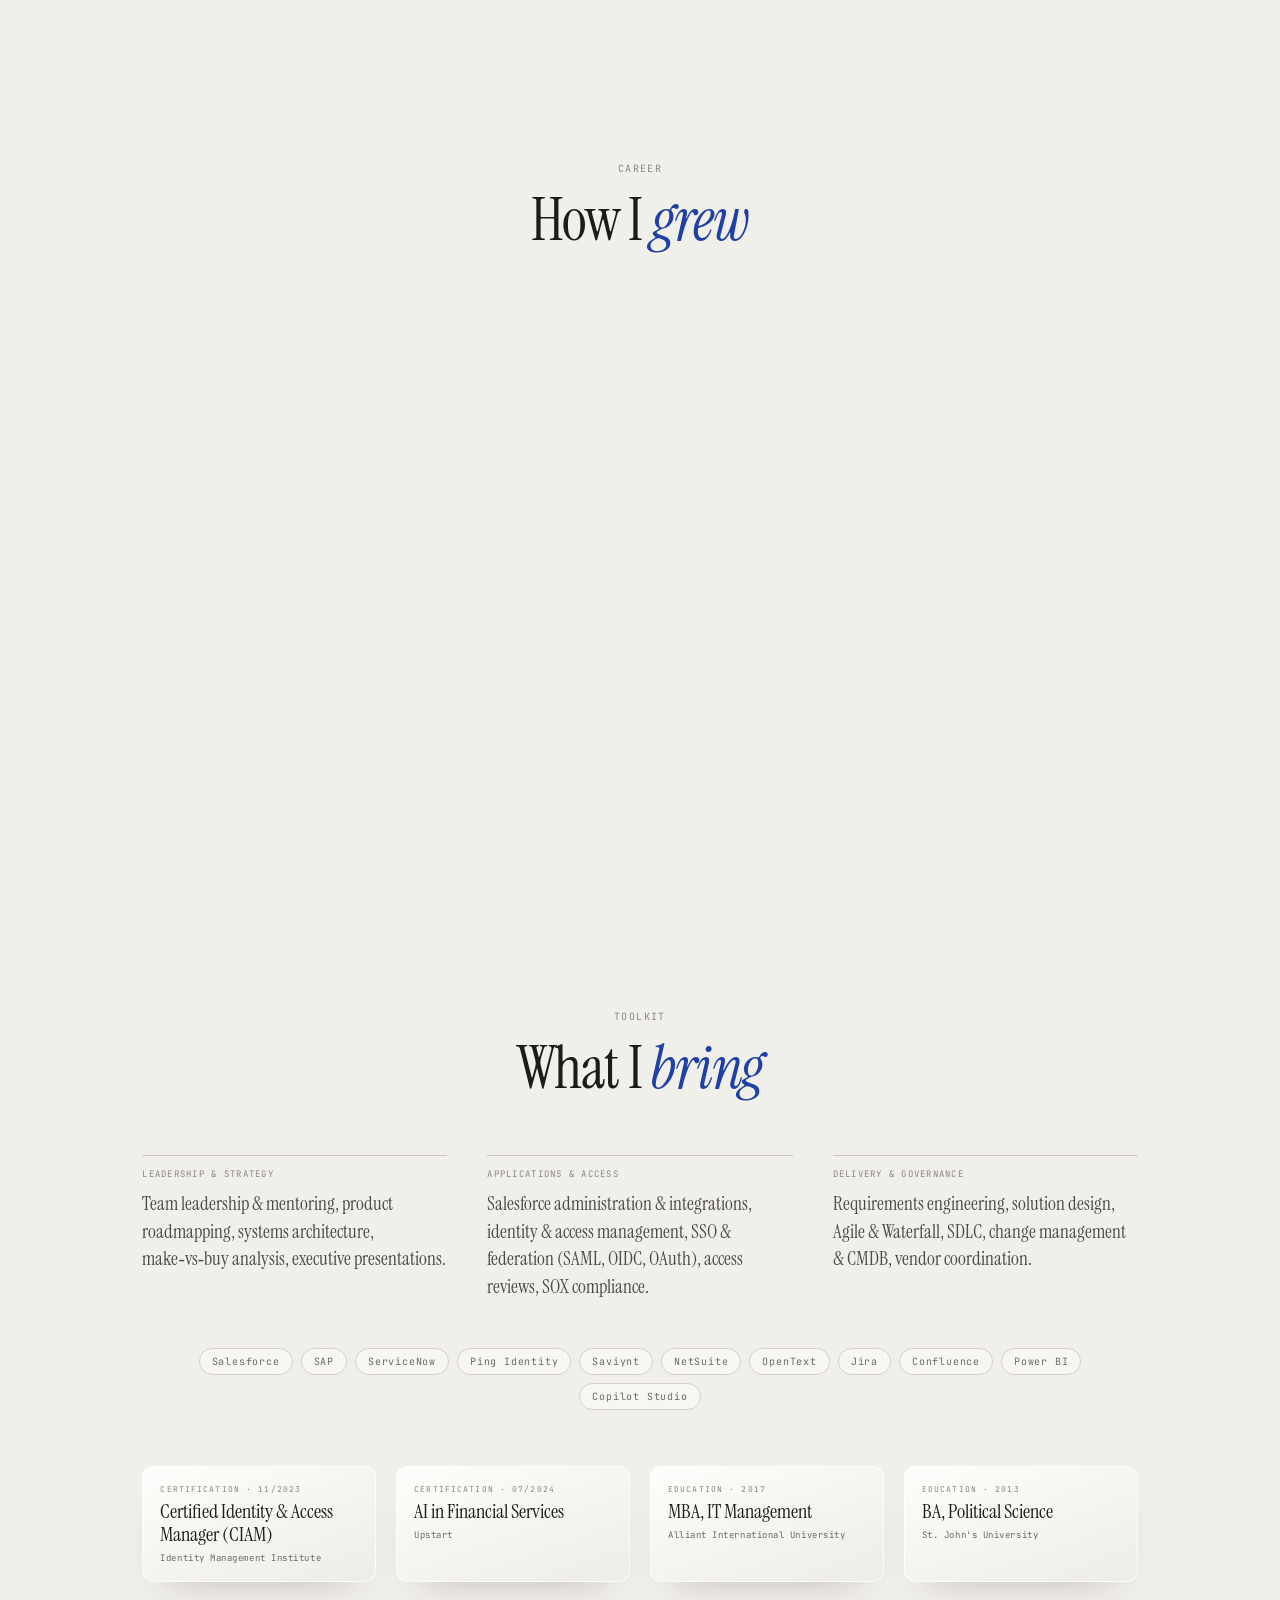
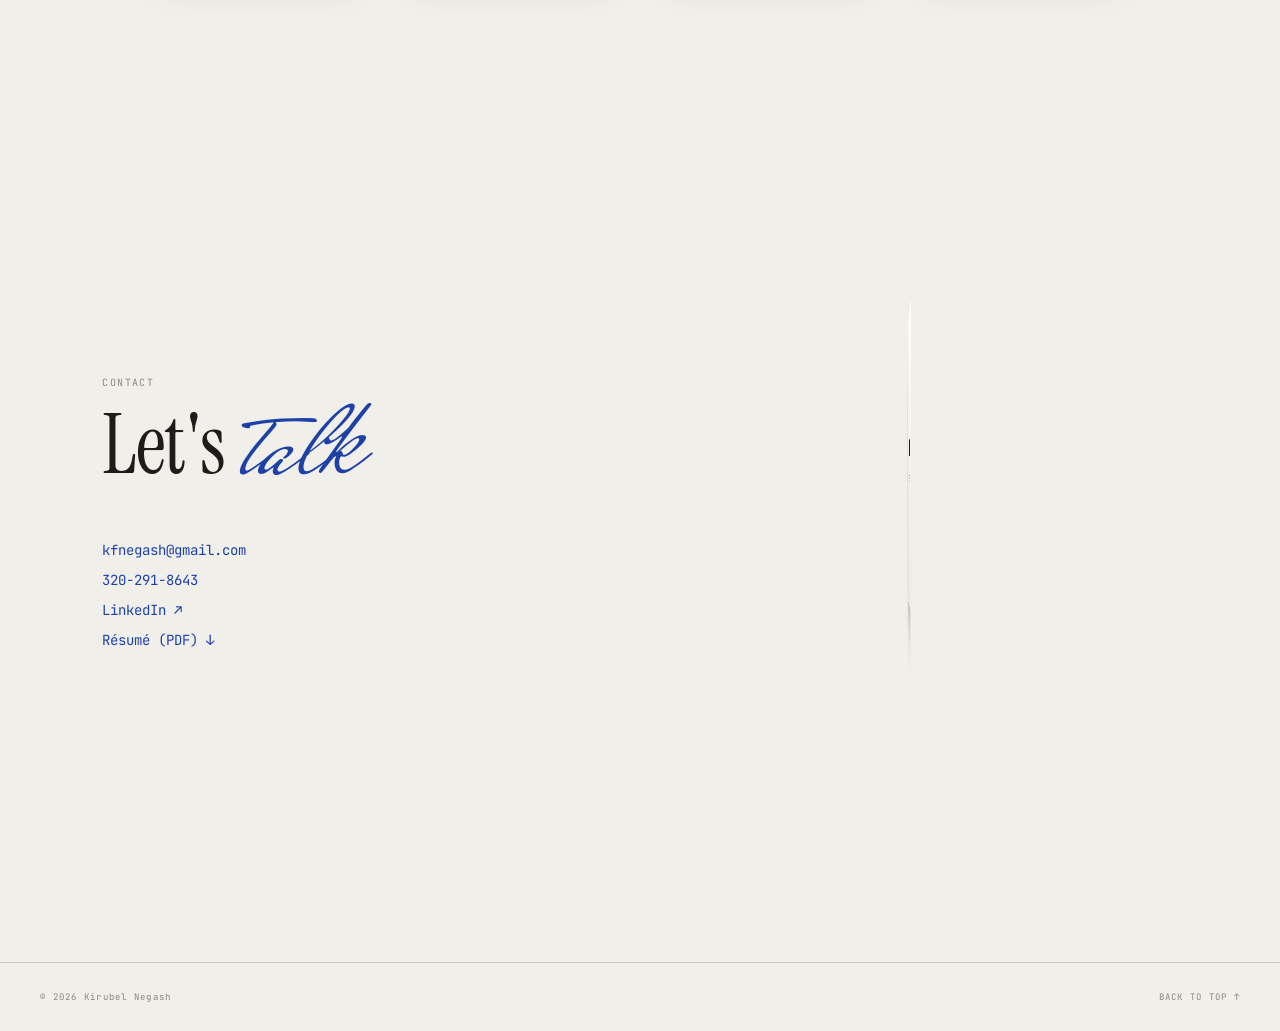
==== commit f898a840: "Broaden hero framing for product and business systems roles Co-Authored-By: Claude Opus 5.5 <noreply" ====
--- a/index.html
+++ b/index.html
@@ -3,10 +3,10 @@
 <head>
   <meta charset="utf-8">
   <meta name="viewport" content="width=device-width, initial-scale=1">
-  <title>Kirubel Negash — Sr. Lead Business Systems Analyst</title>
-  <meta name="description" content="Kirubel Negash, Sr. Lead Business Systems Analyst in San Francisco. Secure, self-service identity and access for 65K+ monthly users, across 9+ years in insurance and financial services.">
+  <title>Kirubel Negash — Product &amp; Business Systems</title>
+  <meta name="description" content="Kirubel Negash, product and business systems lead in San Francisco. Turns complex business needs into platforms people use, across 9+ years in insurance and financial services.">
   <meta property="og:title" content="Kirubel Negash — Portfolio">
-  <meta property="og:description" content="Identity & access systems lead. 9+ years in insurance and financial services.">
+  <meta property="og:description" content="Product &amp; business systems lead. 9+ years in insurance and financial services.">
   <meta property="og:image" content="assets/kirubel.jpeg">
   <link rel="icon" href="data:image/svg+xml,<svg xmlns='http://www.w3.org/2000/svg' viewBox='0 0 64 64'><rect width='64' height='64' rx='14' fill='%233a3fa8'/><text x='50%' y='58%' text-anchor='middle' dominant-baseline='middle' font-family='Georgia,serif' font-size='38' fill='white'>K</text></svg>">
   <link rel="preconnect" href="https://fonts.googleapis.com">
@@ -33,8 +33,8 @@
     <div class="stage">
       <div class="hero__text" data-hero-text>
         <div class="eyebrow mono"><span class="rule"></span>PORTFOLIO / 2026</div>
-        <h1 class="hero__title">Hello,<br><span class="script">I'm Kirubel</span><br><i>a systems lead.</i></h1>
-        <p class="hero__lede">I build secure, self&#8209;service identity &amp; access for 65K+ monthly users, and lead the team that ships it.</p>
+        <h1 class="hero__title">Hello,<br><span class="script">I'm Kirubel</span><br><i>a product &amp; systems lead.</i></h1>
+        <p class="hero__lede">I turn complex business needs into platforms people actually use. I own the roadmap, lead the team, and ship for 65K+ users.</p>
         <div class="hero__cta">
           <a class="pill mono" href="#contact">GET IN TOUCH <span class="pill__dot">→</span></a>
           <a class="mono link-plain" href="assets/Kirubel_Negash_Resume.pdf" download>DOWNLOAD RÉSUMÉ</a>
@@ -50,7 +50,7 @@
           <div class="badge__foot">
             <div>
               <div class="badge__name">Kirubel</div>
-              <div class="badge__role">SYSTEMS LEAD · IAM</div>
+              <div class="badge__role">PRODUCT · SYSTEMS</div>
             </div>
             <div class="badge__qr" aria-hidden="true"></div>
           </div>
@@ -65,10 +65,10 @@
 
       <dl class="details" data-details>
         <div><dt class="mono">◎ NAME</dt><dd>Kirubel Negash</dd></div>
-        <div><dt class="mono">◎ ROLE</dt><dd>Sr. Lead Business Systems Analyst</dd></div>
+        <div><dt class="mono">◎ FOCUS</dt><dd>Product &amp; Business Systems</dd></div>
         <div><dt class="mono">◎ LOCATION</dt><dd>San Francisco, CA</dd></div>
         <div><dt class="mono">◎ EXPERIENCE</dt><dd>9+ yrs · Insurance &amp; Finance</dd></div>
-        <div><dt class="mono">◎ CLEARANCE</dt><dd>CIAM · AI in Financial Services</dd></div>
+        <div><dt class="mono">◎ LEADERSHIP</dt><dd>Team of 6 · 4 business areas</dd></div>
         <div><dt class="mono">◎ EDUCATION</dt><dd>MBA, IT Management</dd></div>
       </dl>
 
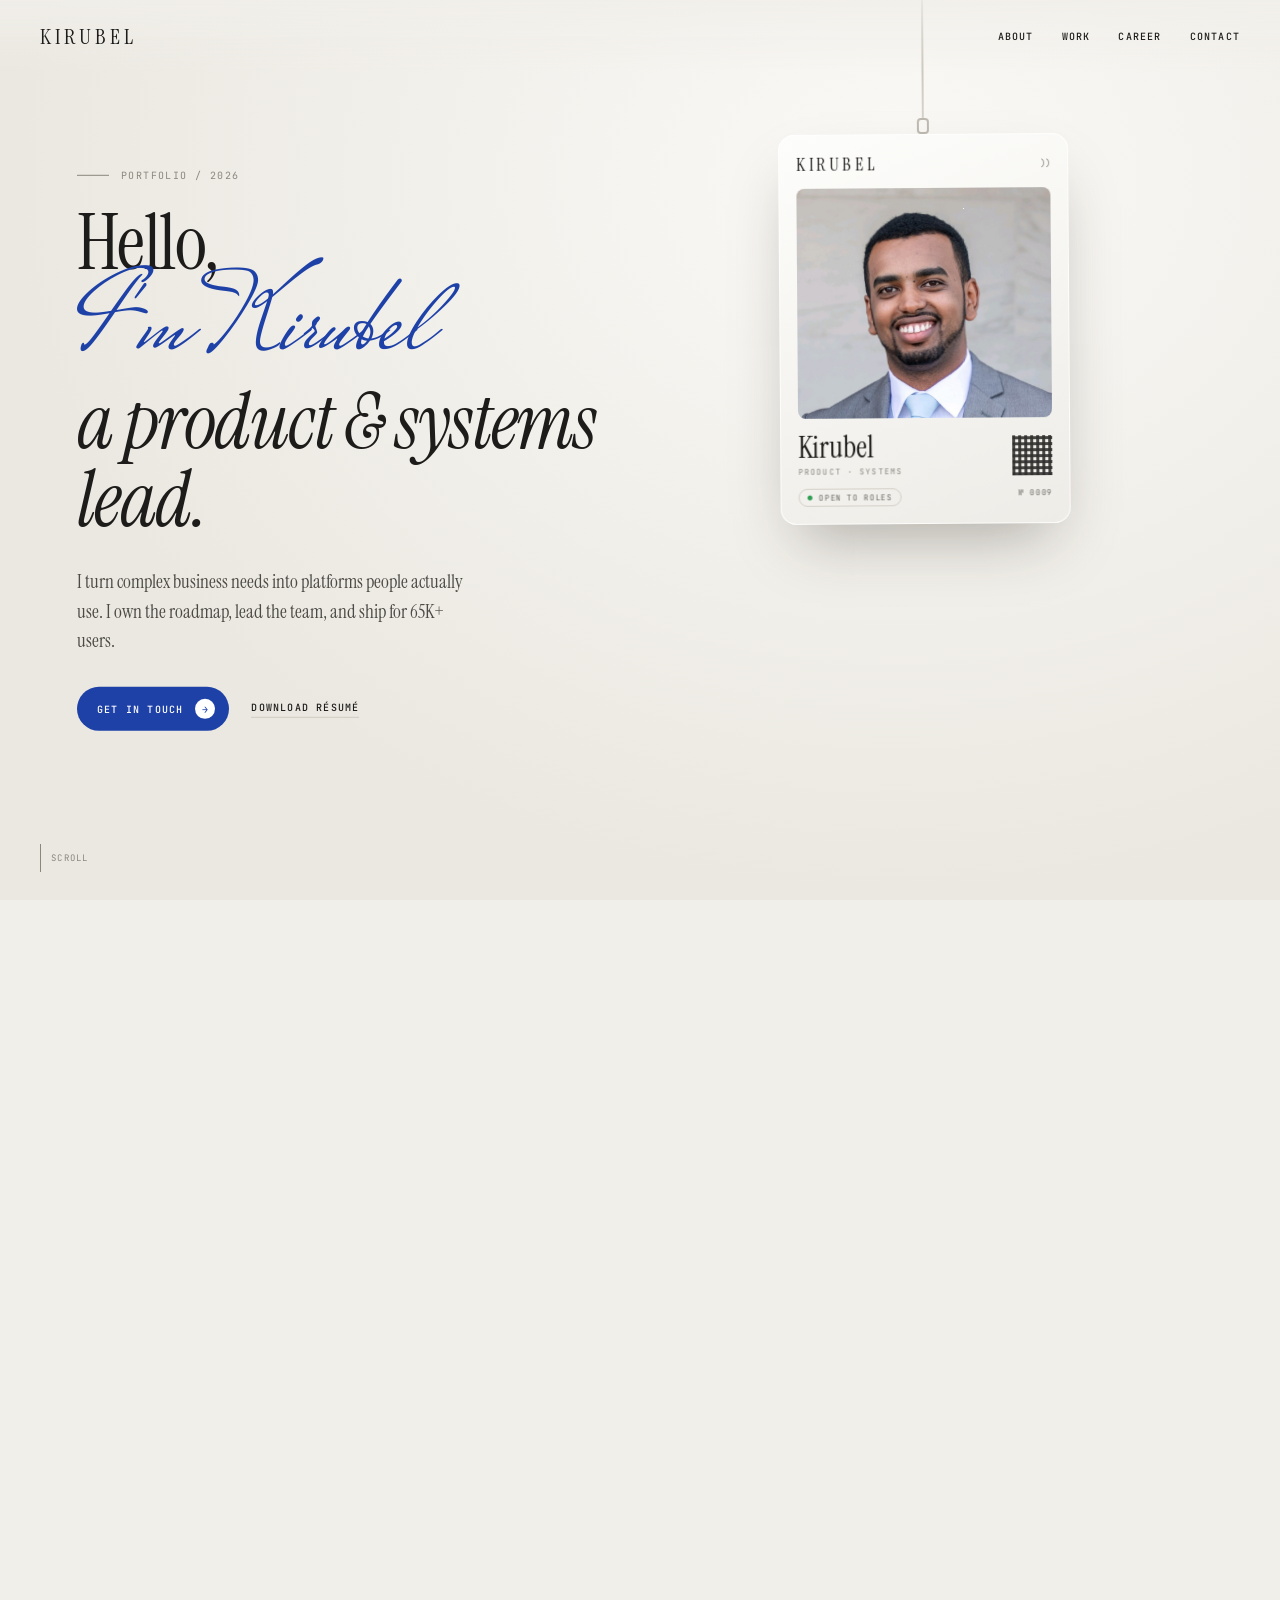
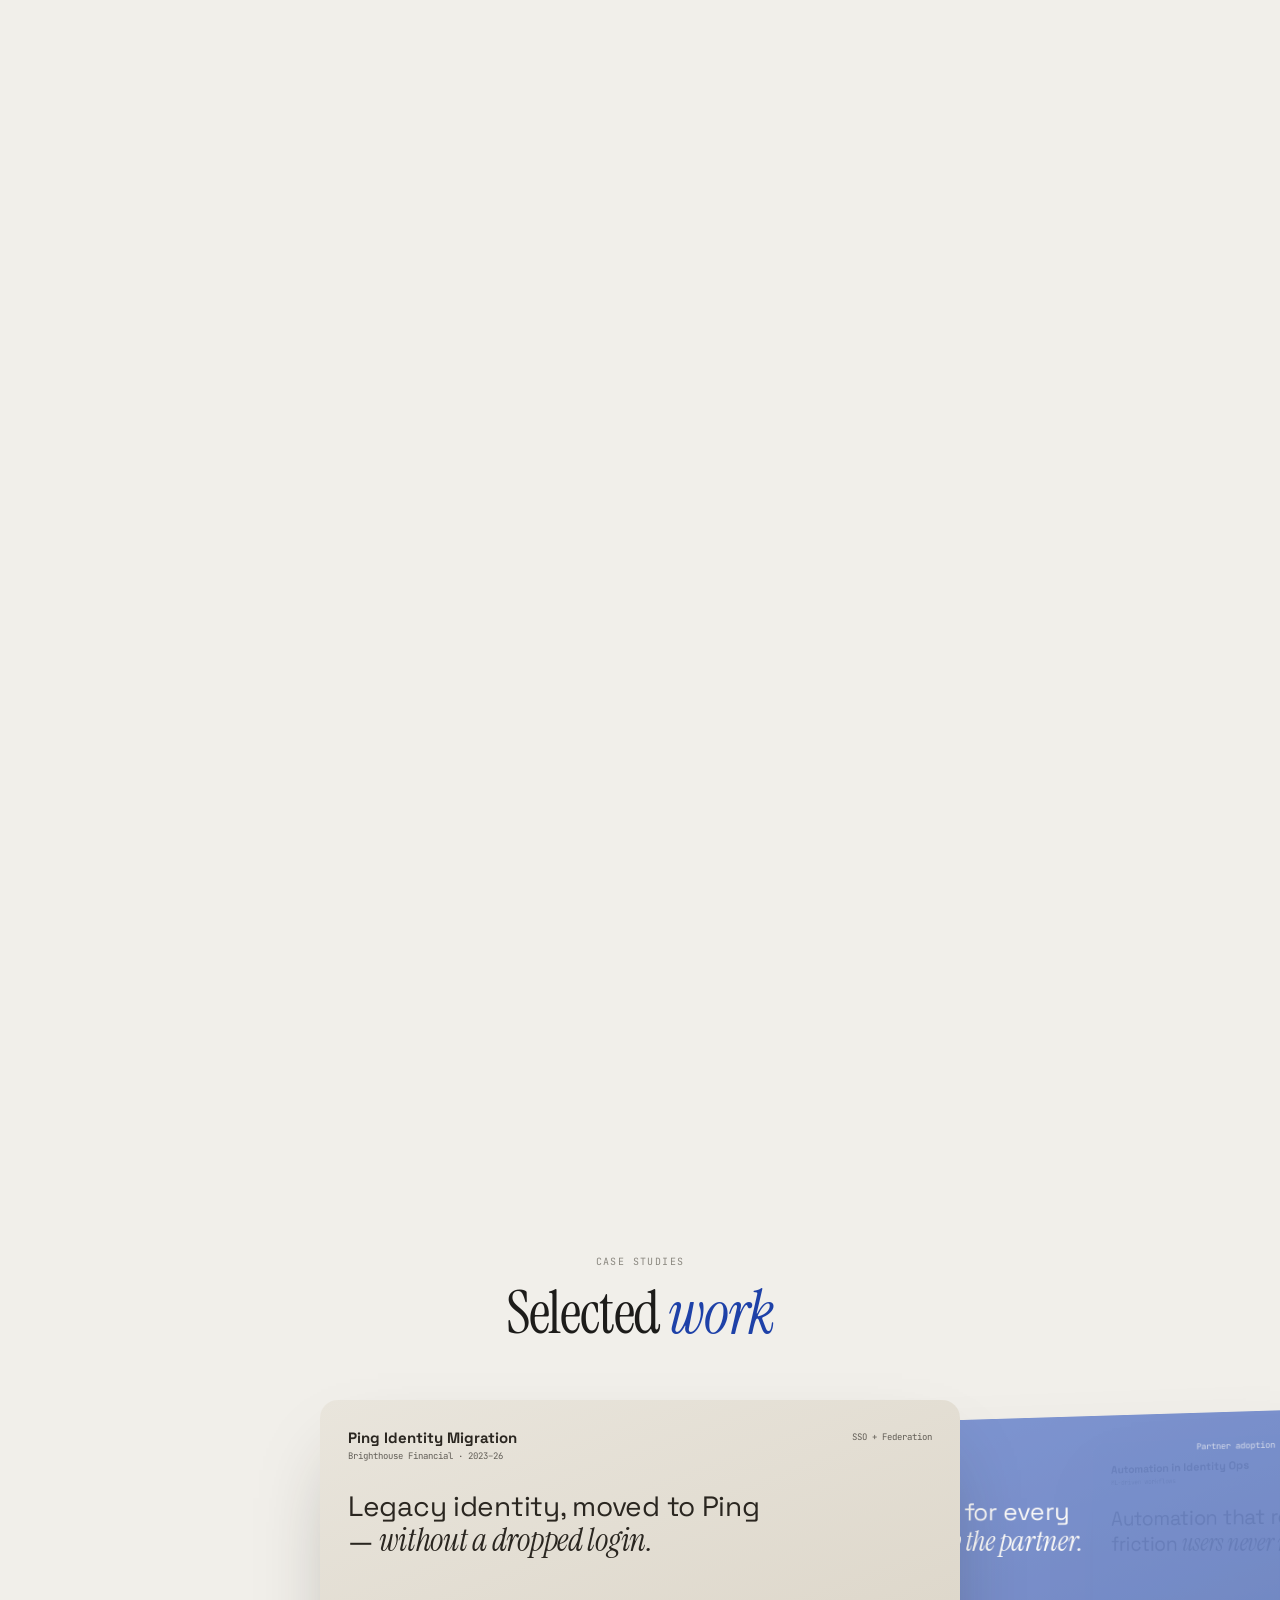
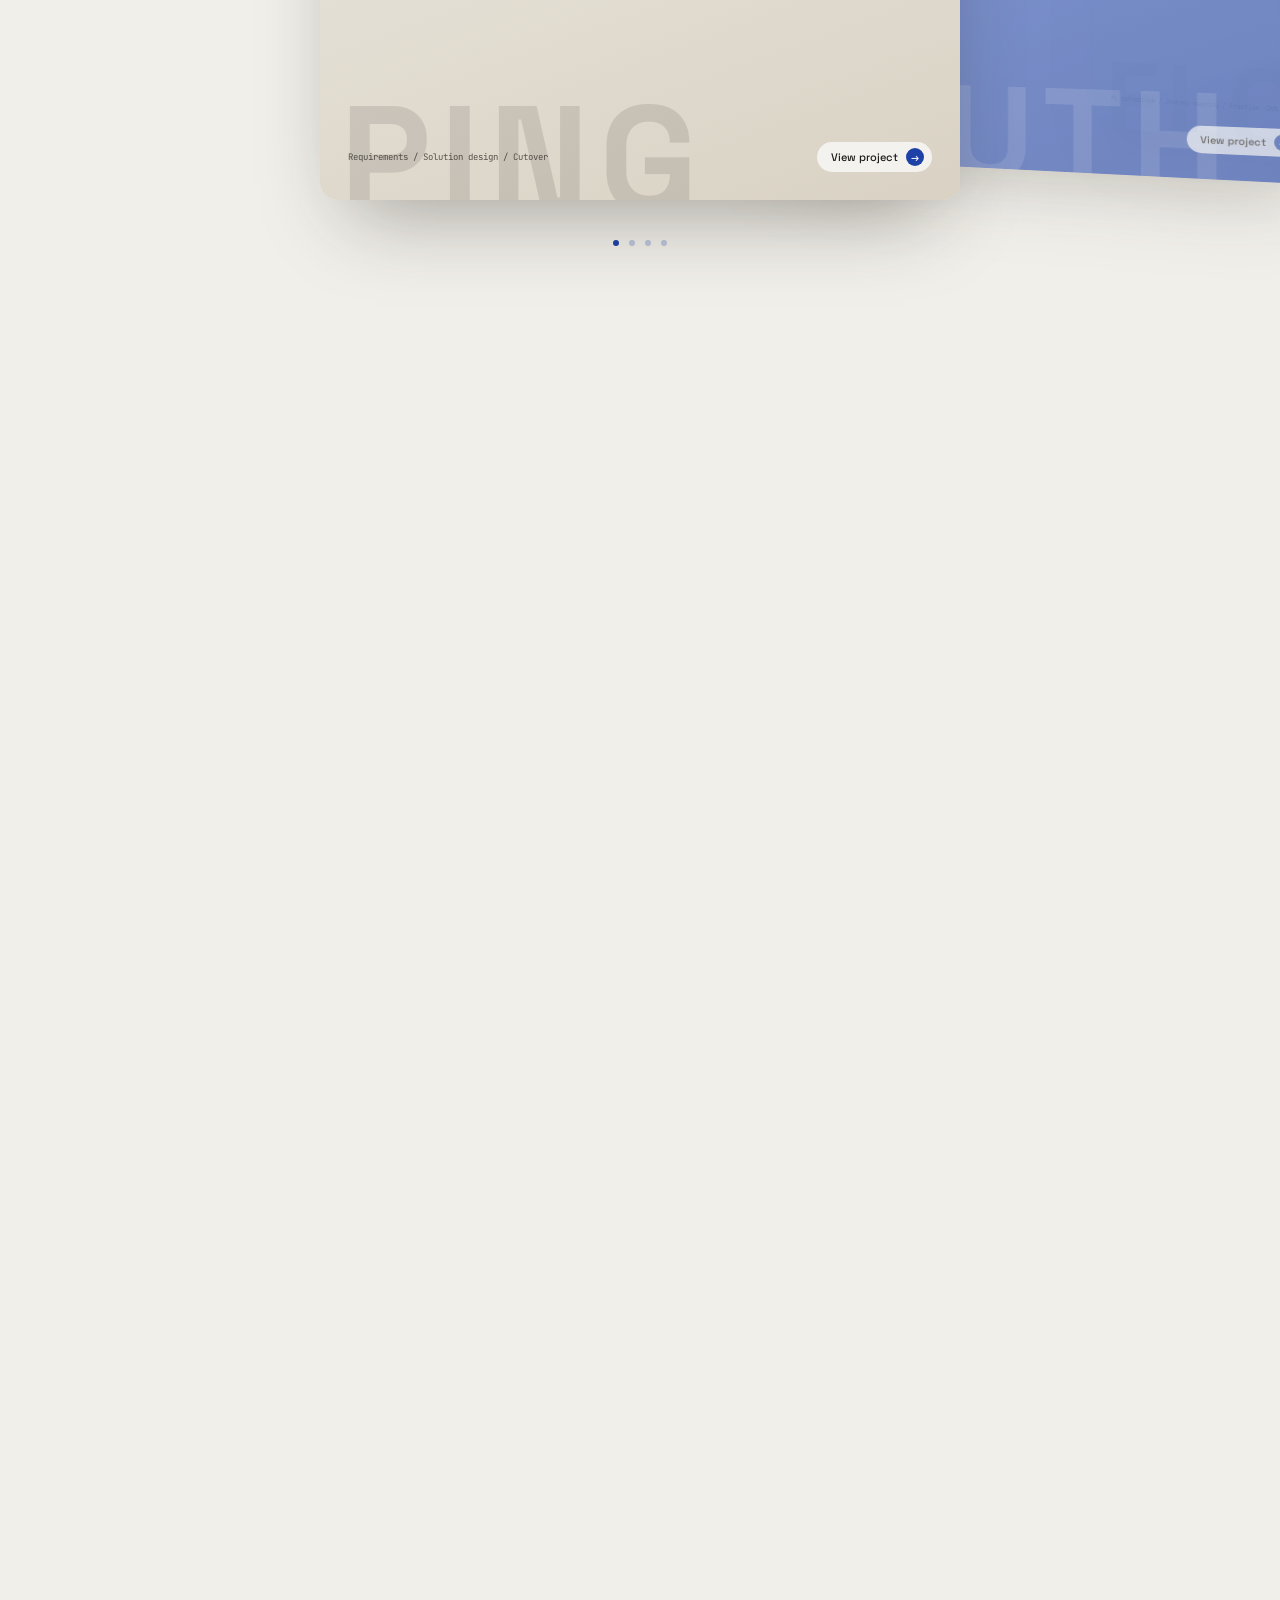
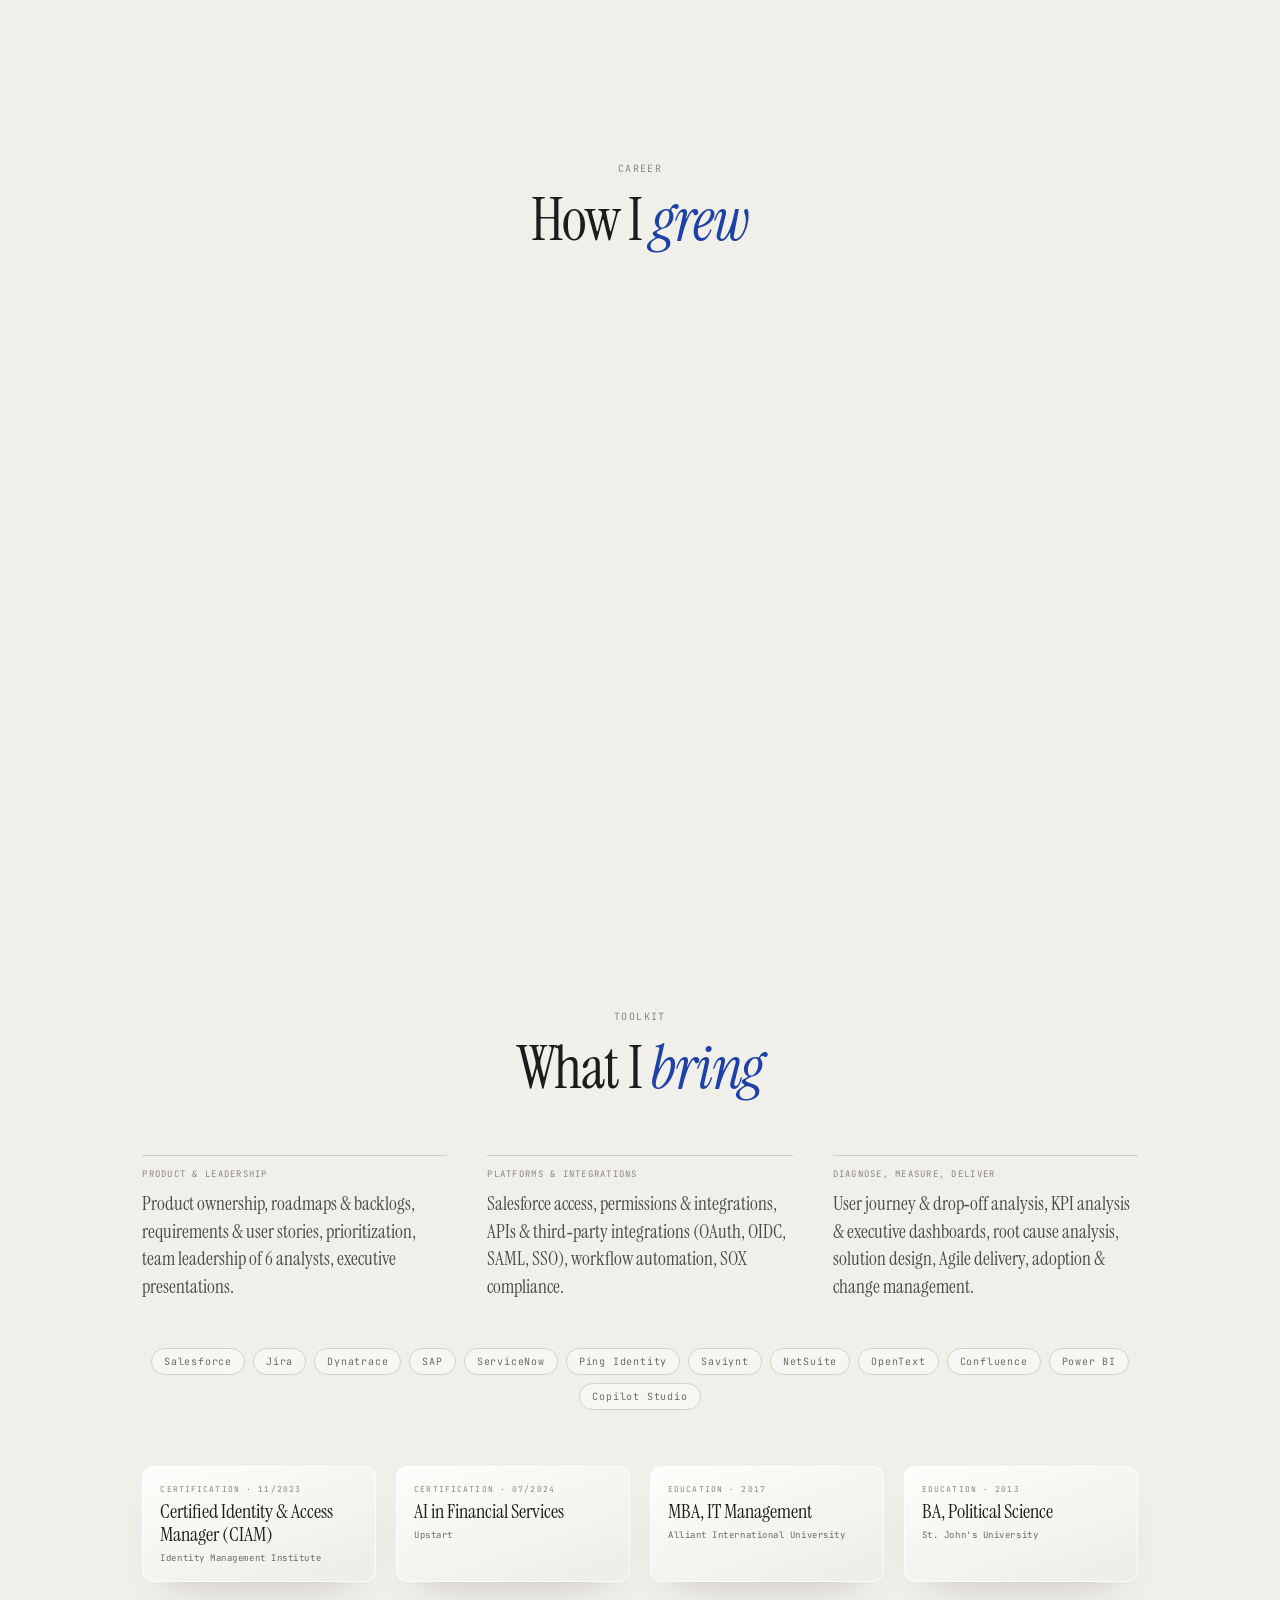
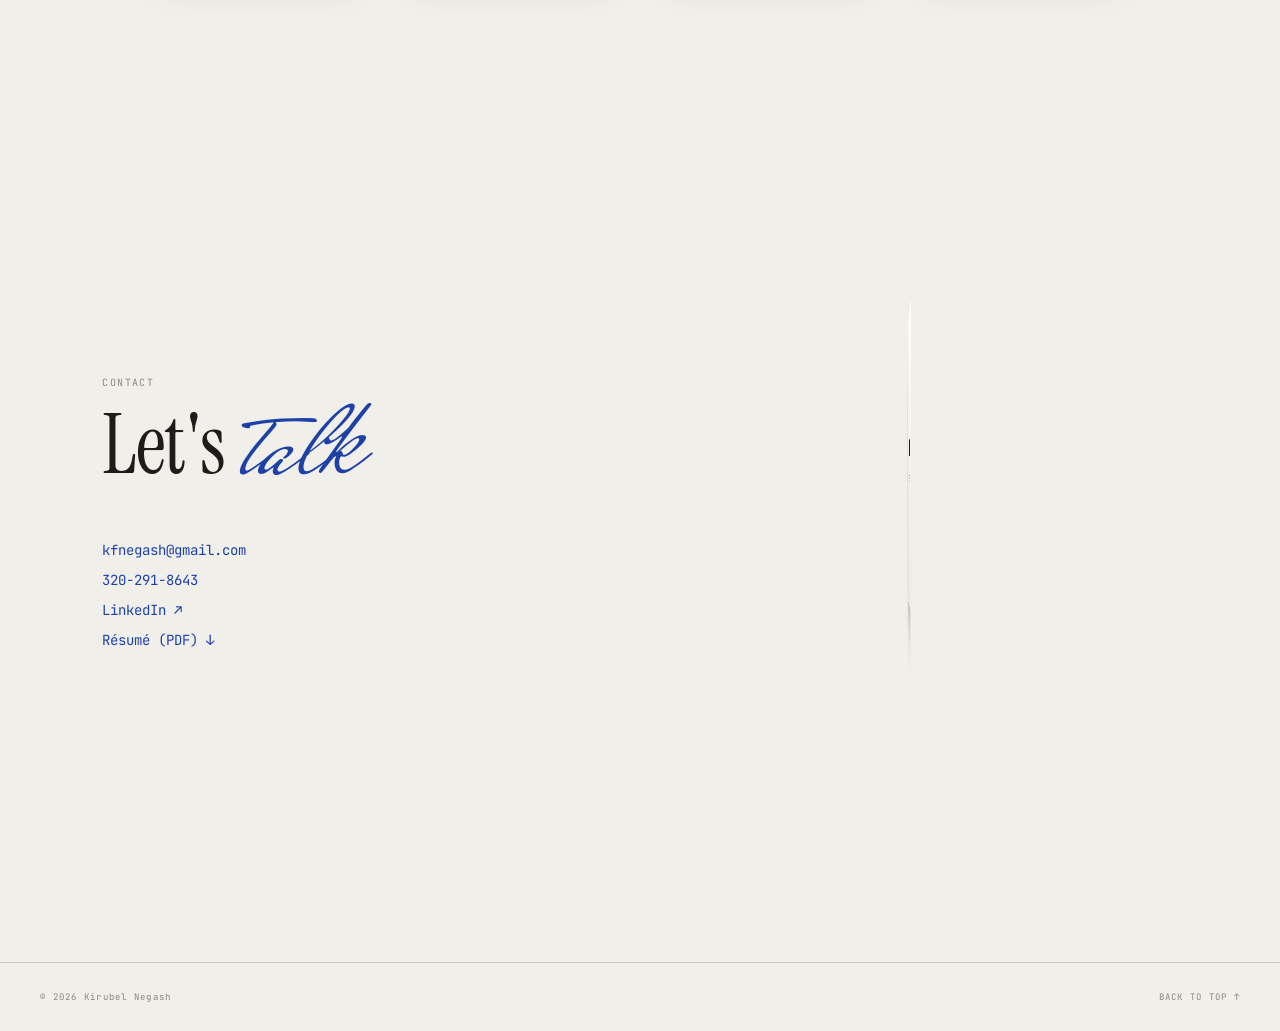
==== commit 823dc1fe: "Use product + business systems resume; align toolkit; cache-bust assets Co-Authored-By: Claude Opus " ====
--- a/index.html
+++ b/index.html
@@ -12,7 +12,7 @@
   <link rel="preconnect" href="https://fonts.googleapis.com">
   <link rel="preconnect" href="https://fonts.gstatic.com" crossorigin>
   <link rel="stylesheet" href="https://fonts.googleapis.com/css2?family=Instrument+Serif:ital@0;1&family=Mrs+Saint+Delafield&family=JetBrains+Mono:wght@400;500&family=Space+Grotesk:wght@400;500;700&display=swap">
-  <link rel="stylesheet" href="css/styles.css">
+  <link rel="stylesheet" href="css/styles.css?v=4">
 </head>
 <body>
 
@@ -99,20 +99,20 @@
     <h2 class="h2">What I <i class="accent">bring</i></h2>
     <div class="toolkit__grid">
       <div class="tk">
-        <div class="tk__label mono">LEADERSHIP &amp; STRATEGY</div>
-        <p>Team leadership &amp; mentoring, product roadmapping, systems architecture, make&#8209;vs&#8209;buy analysis, executive presentations.</p>
+        <div class="tk__label mono">PRODUCT &amp; LEADERSHIP</div>
+        <p>Product ownership, roadmaps &amp; backlogs, requirements &amp; user stories, prioritization, team leadership of 6 analysts, executive presentations.</p>
       </div>
       <div class="tk">
-        <div class="tk__label mono">APPLICATIONS &amp; ACCESS</div>
-        <p>Salesforce administration &amp; integrations, identity &amp; access management, SSO &amp; federation (SAML, OIDC, OAuth), access reviews, SOX compliance.</p>
+        <div class="tk__label mono">PLATFORMS &amp; INTEGRATIONS</div>
+        <p>Salesforce access, permissions &amp; integrations, APIs &amp; third&#8209;party integrations (OAuth, OIDC, SAML, SSO), workflow automation, SOX compliance.</p>
       </div>
       <div class="tk">
-        <div class="tk__label mono">DELIVERY &amp; GOVERNANCE</div>
-        <p>Requirements engineering, solution design, Agile &amp; Waterfall, SDLC, change management &amp; CMDB, vendor coordination.</p>
+        <div class="tk__label mono">DIAGNOSE, MEASURE, DELIVER</div>
+        <p>User journey &amp; drop&#8209;off analysis, KPI analysis &amp; executive dashboards, root cause analysis, solution design, Agile delivery, adoption &amp; change management.</p>
       </div>
     </div>
     <ul class="tags mono">
-      <li>Salesforce</li><li>SAP</li><li>ServiceNow</li><li>Ping Identity</li><li>Saviynt</li><li>NetSuite</li><li>OpenText</li><li>Jira</li><li>Confluence</li><li>Power BI</li><li>Copilot Studio</li>
+      <li>Salesforce</li><li>Jira</li><li>Dynatrace</li><li>SAP</li><li>ServiceNow</li><li>Ping Identity</li><li>Saviynt</li><li>NetSuite</li><li>OpenText</li><li>Confluence</li><li>Power BI</li><li>Copilot Studio</li>
     </ul>
     <div class="creds">
       <div class="cred"><span class="mono cred__k">CERTIFICATION · 11/2023</span><span class="cred__v">Certified Identity &amp; Access Manager (CIAM)</span><span class="mono cred__s">Identity Management Institute</span></div>
@@ -159,6 +159,6 @@
   <div class="modal__tags mono" data-m-tags></div>
 </dialog>
 
-<script src="js/main.js"></script>
+<script src="js/main.js?v=4"></script>
 </body>
 </html>
--- a/css/styles.css
+++ b/css/styles.css
@@ -217,7 +217,7 @@
 .is-static .scroll-hint { display: none; }
 .is-static .work .stage { padding: 80px 6%; }
 .is-static .deck { height: auto; width: 100%; max-width: 640px; display: flex; flex-direction: column; gap: 20px; }
-.is-static .card { position: relative; inset: auto; min-height: 340px; transform: none !important; opacity: 1 !important; }
+.is-static .card { position: relative; inset: auto; min-height: 340px; transform: none !important; opacity: 1 !important; pointer-events: auto !important; cursor: auto !important; }
 .is-static .dots { display: none; }
 .is-static .step { transform: none !important; opacity: 1 !important; }
 .is-static .endbadge { transform: none !important; }
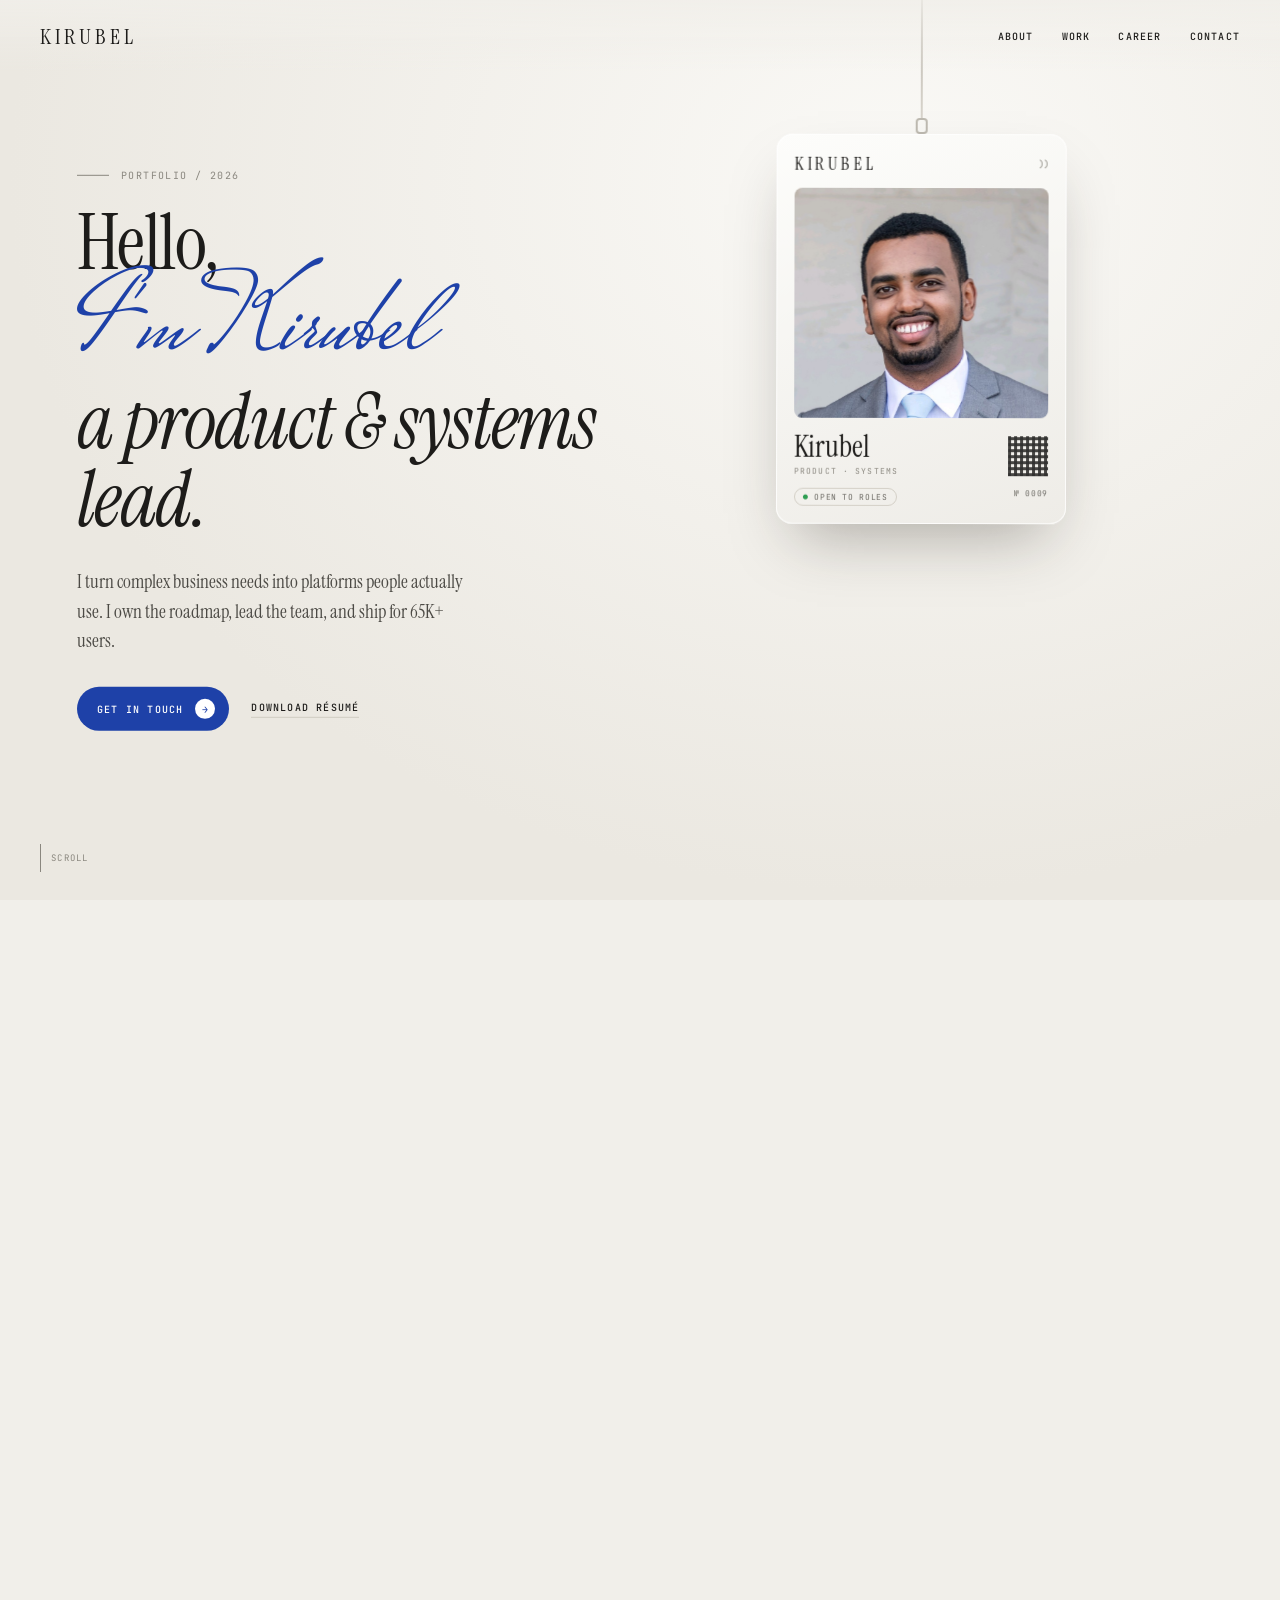
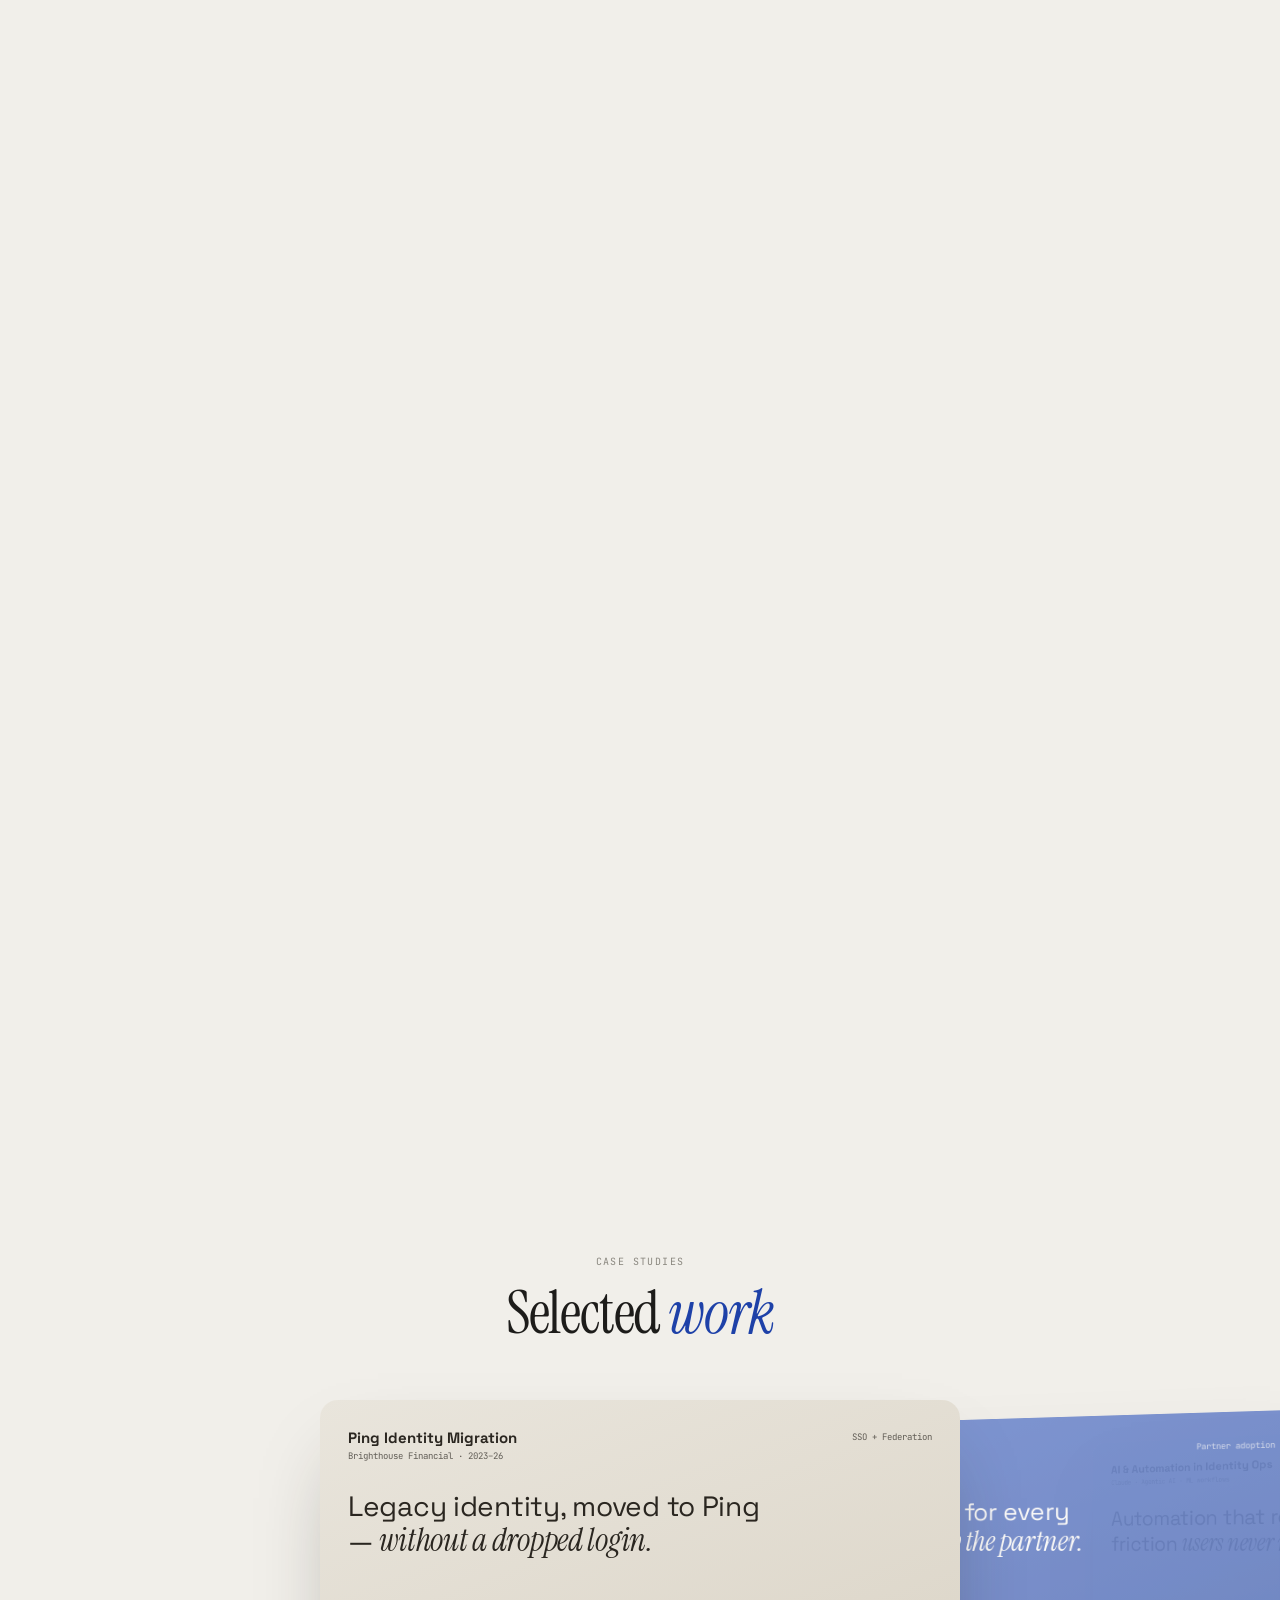
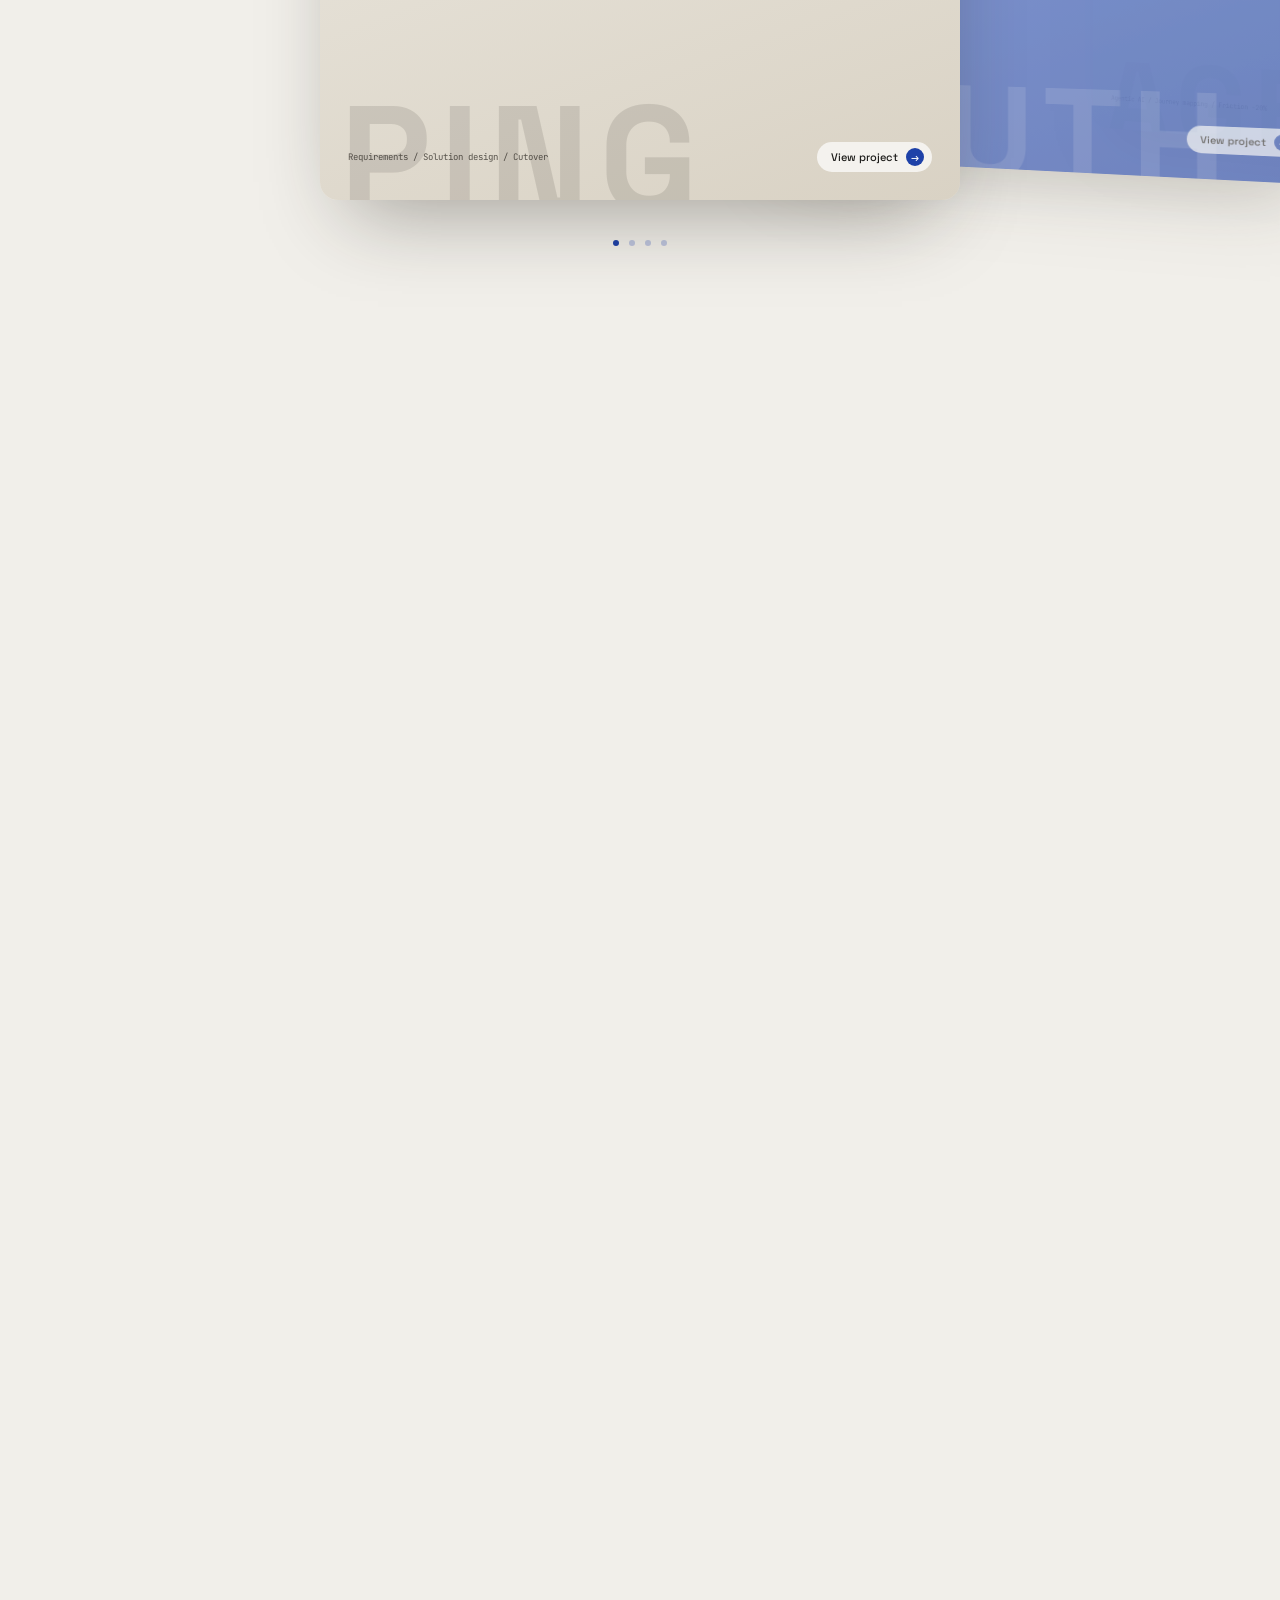
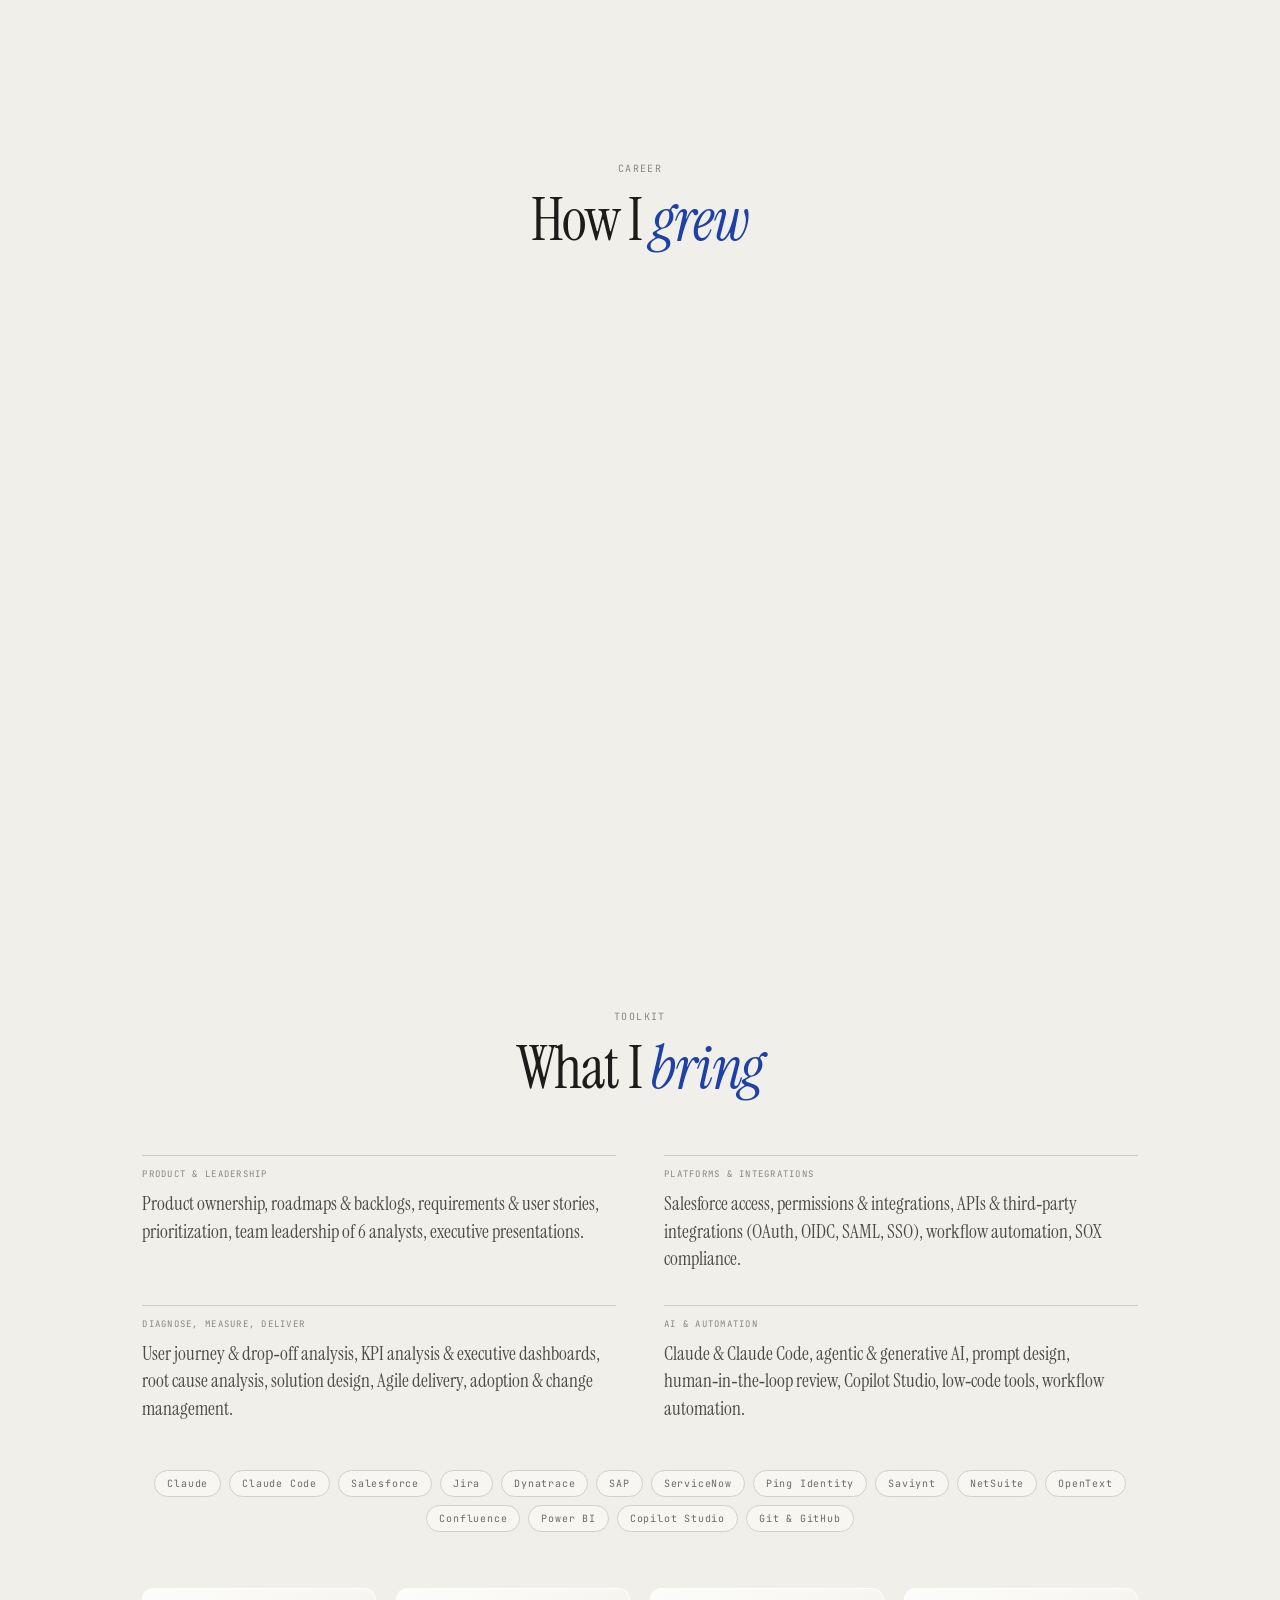
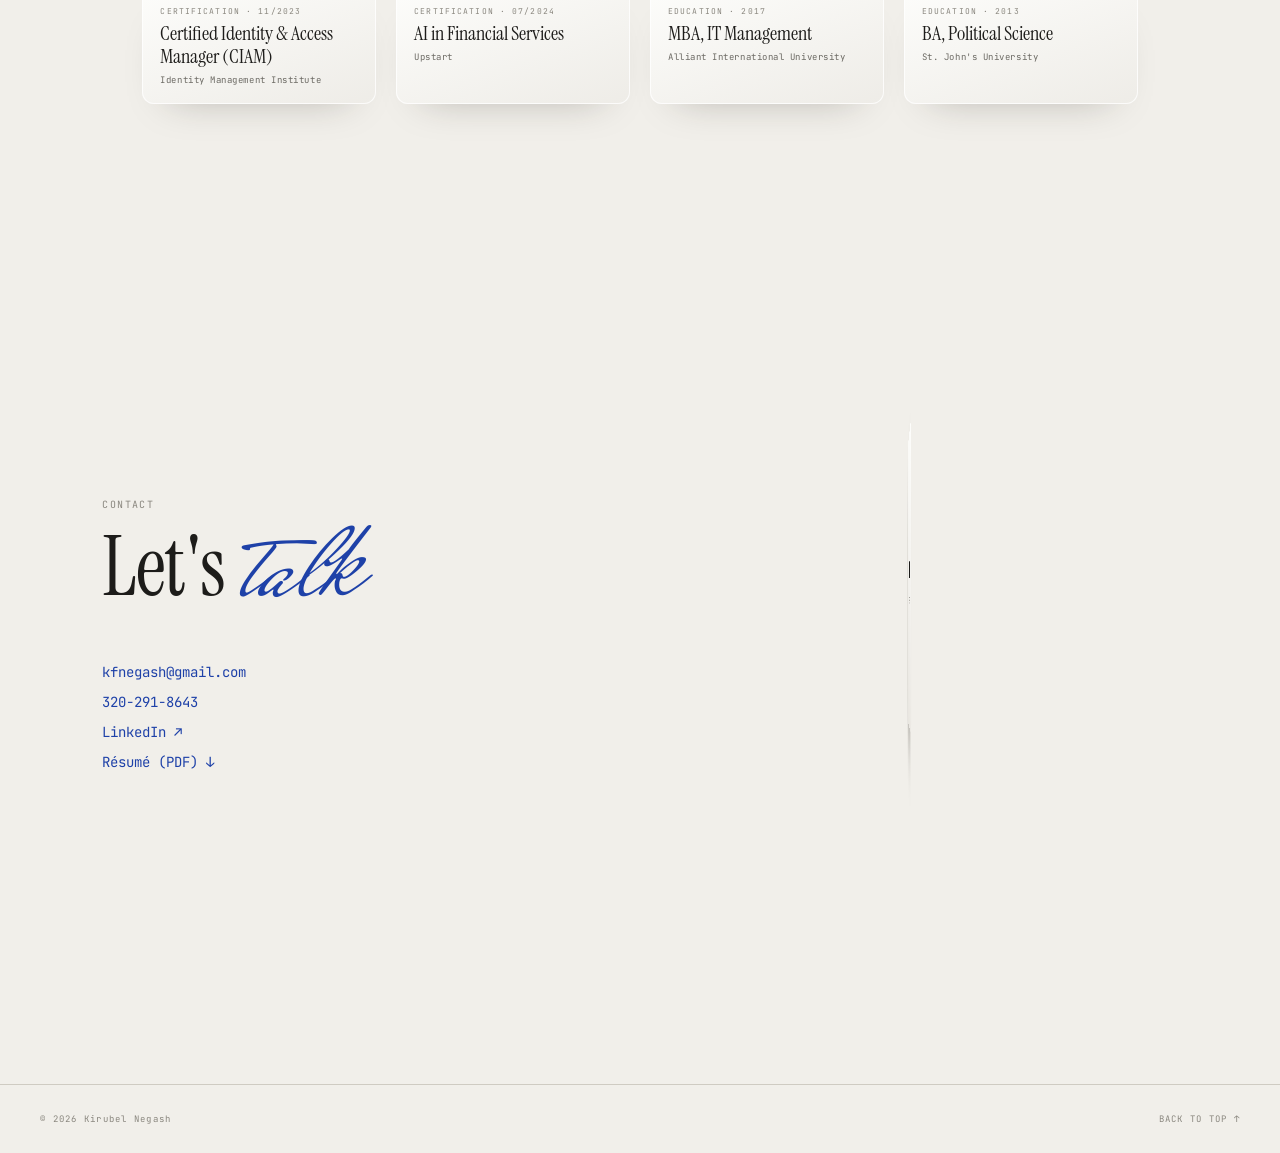
==== commit 02ea1f87: "General PM + BSA resume with AI skills (Claude, Claude Code); AI toolkit on site Co-Authored-By: Cla" ====
--- a/index.html
+++ b/index.html
@@ -12,7 +12,7 @@
   <link rel="preconnect" href="https://fonts.googleapis.com">
   <link rel="preconnect" href="https://fonts.gstatic.com" crossorigin>
   <link rel="stylesheet" href="https://fonts.googleapis.com/css2?family=Instrument+Serif:ital@0;1&family=Mrs+Saint+Delafield&family=JetBrains+Mono:wght@400;500&family=Space+Grotesk:wght@400;500;700&display=swap">
-  <link rel="stylesheet" href="css/styles.css?v=4">
+  <link rel="stylesheet" href="css/styles.css?v=5">
 </head>
 <body>
 
@@ -37,7 +37,7 @@
         <p class="hero__lede">I turn complex business needs into platforms people actually use. I own the roadmap, lead the team, and ship for 65K+ users.</p>
         <div class="hero__cta">
           <a class="pill mono" href="#contact">GET IN TOUCH <span class="pill__dot">→</span></a>
-          <a class="mono link-plain" href="assets/Kirubel_Negash_Resume.pdf" download>DOWNLOAD RÉSUMÉ</a>
+          <a class="mono link-plain" href="assets/Kirubel_Negash_Resume.pdf?v=5" download>DOWNLOAD RÉSUMÉ</a>
         </div>
       </div>
 
@@ -110,9 +110,13 @@
         <div class="tk__label mono">DIAGNOSE, MEASURE, DELIVER</div>
         <p>User journey &amp; drop&#8209;off analysis, KPI analysis &amp; executive dashboards, root cause analysis, solution design, Agile delivery, adoption &amp; change management.</p>
       </div>
+      <div class="tk">
+        <div class="tk__label mono">AI &amp; AUTOMATION</div>
+        <p>Claude &amp; Claude Code, agentic &amp; generative AI, prompt design, human&#8209;in&#8209;the&#8209;loop review, Copilot Studio, low&#8209;code tools, workflow automation.</p>
+      </div>
     </div>
     <ul class="tags mono">
-      <li>Salesforce</li><li>Jira</li><li>Dynatrace</li><li>SAP</li><li>ServiceNow</li><li>Ping Identity</li><li>Saviynt</li><li>NetSuite</li><li>OpenText</li><li>Confluence</li><li>Power BI</li><li>Copilot Studio</li>
+      <li>Claude</li><li>Claude Code</li><li>Salesforce</li><li>Jira</li><li>Dynatrace</li><li>SAP</li><li>ServiceNow</li><li>Ping Identity</li><li>Saviynt</li><li>NetSuite</li><li>OpenText</li><li>Confluence</li><li>Power BI</li><li>Copilot Studio</li><li>Git &amp; GitHub</li>
     </ul>
     <div class="creds">
       <div class="cred"><span class="mono cred__k">CERTIFICATION · 11/2023</span><span class="cred__v">Certified Identity &amp; Access Manager (CIAM)</span><span class="mono cred__s">Identity Management Institute</span></div>
@@ -131,7 +135,7 @@
         <a href="mailto:kfnegash@gmail.com">kfnegash@gmail.com</a>
         <a href="tel:+13202918643">320&#8209;291&#8209;8643</a>
         <a href="https://www.linkedin.com/in/kirubel-negash/" target="_blank" rel="noopener">LinkedIn ↗</a>
-        <a href="assets/Kirubel_Negash_Resume.pdf" download>Résumé (PDF) ↓</a>
+        <a href="assets/Kirubel_Negash_Resume.pdf?v=5" download>Résumé (PDF) ↓</a>
       </div>
     </div>
     <div class="endbadge" data-endbadge>
@@ -159,6 +163,6 @@
   <div class="modal__tags mono" data-m-tags></div>
 </dialog>
 
-<script src="js/main.js?v=4"></script>
+<script src="js/main.js?v=5"></script>
 </body>
 </html>
--- a/css/styles.css
+++ b/css/styles.css
@@ -162,7 +162,7 @@
 
 /* ---------- Toolkit ---------- */
 .toolkit { padding: 120px 8% 80px; max-width: 1200px; margin: 0 auto; }
-.toolkit__grid { display: grid; grid-template-columns: repeat(3, 1fr); gap: 40px; }
+.toolkit__grid { display: grid; grid-template-columns: repeat(2, 1fr); gap: 32px 48px; }
 .tk { border-top: 1px solid var(--line); padding-top: 12px; }
 .tk__label { font-size: 9px; letter-spacing: .14em; color: var(--muted); }
 .tk p { font-size: 19px; line-height: 1.45; color: var(--ink-2); margin: 10px 0 0; }
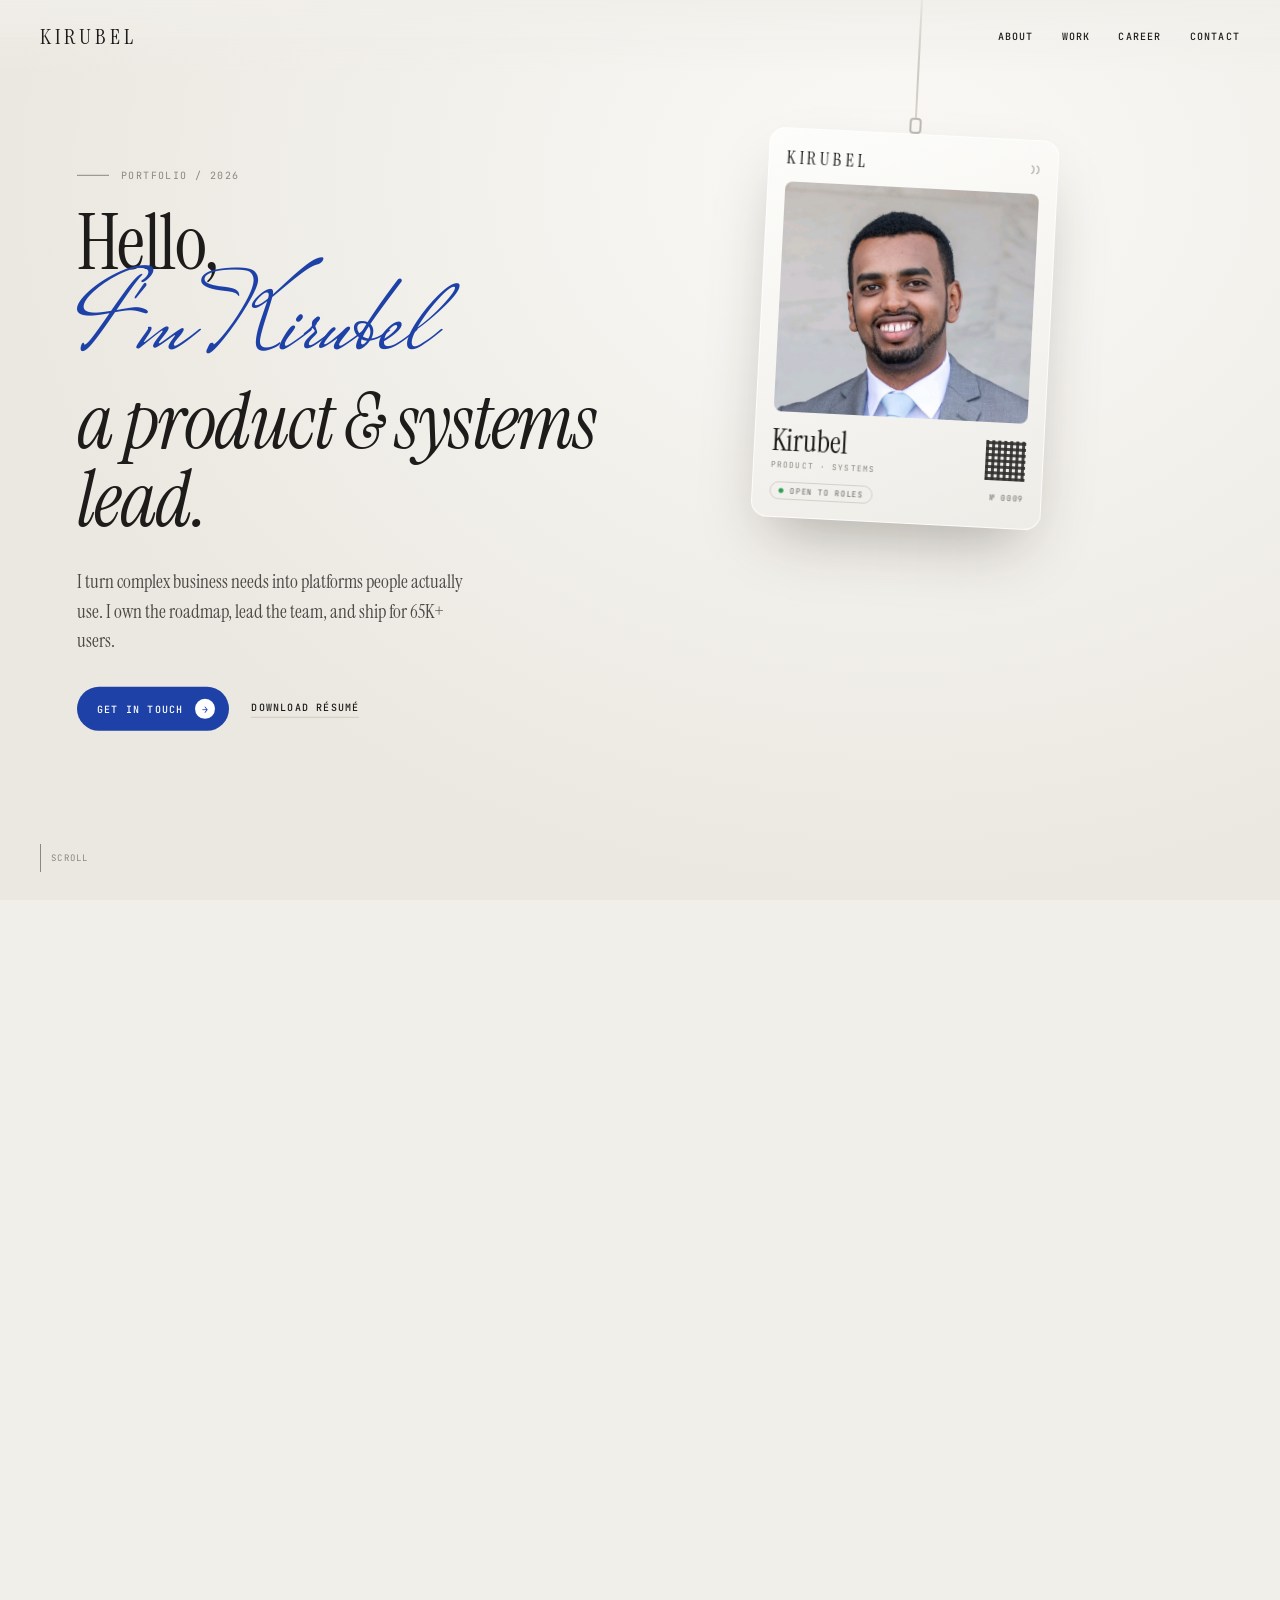
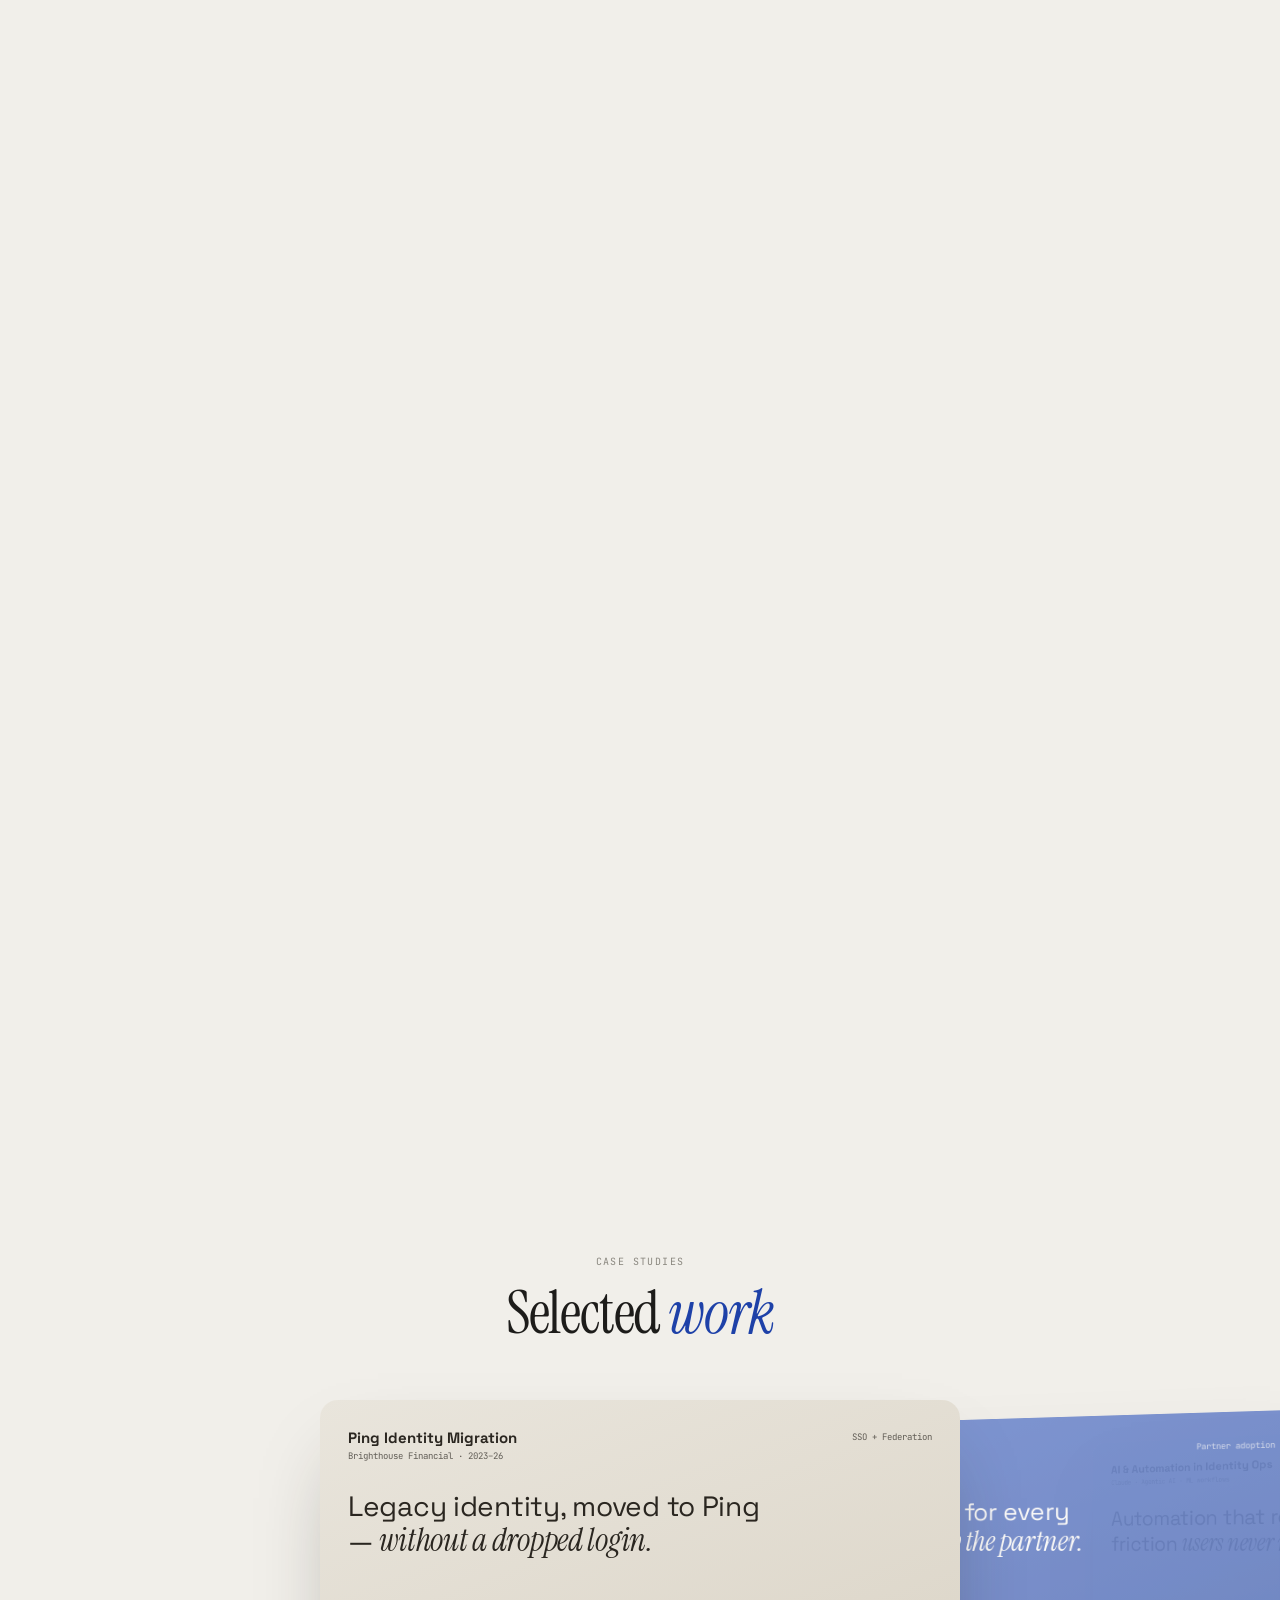
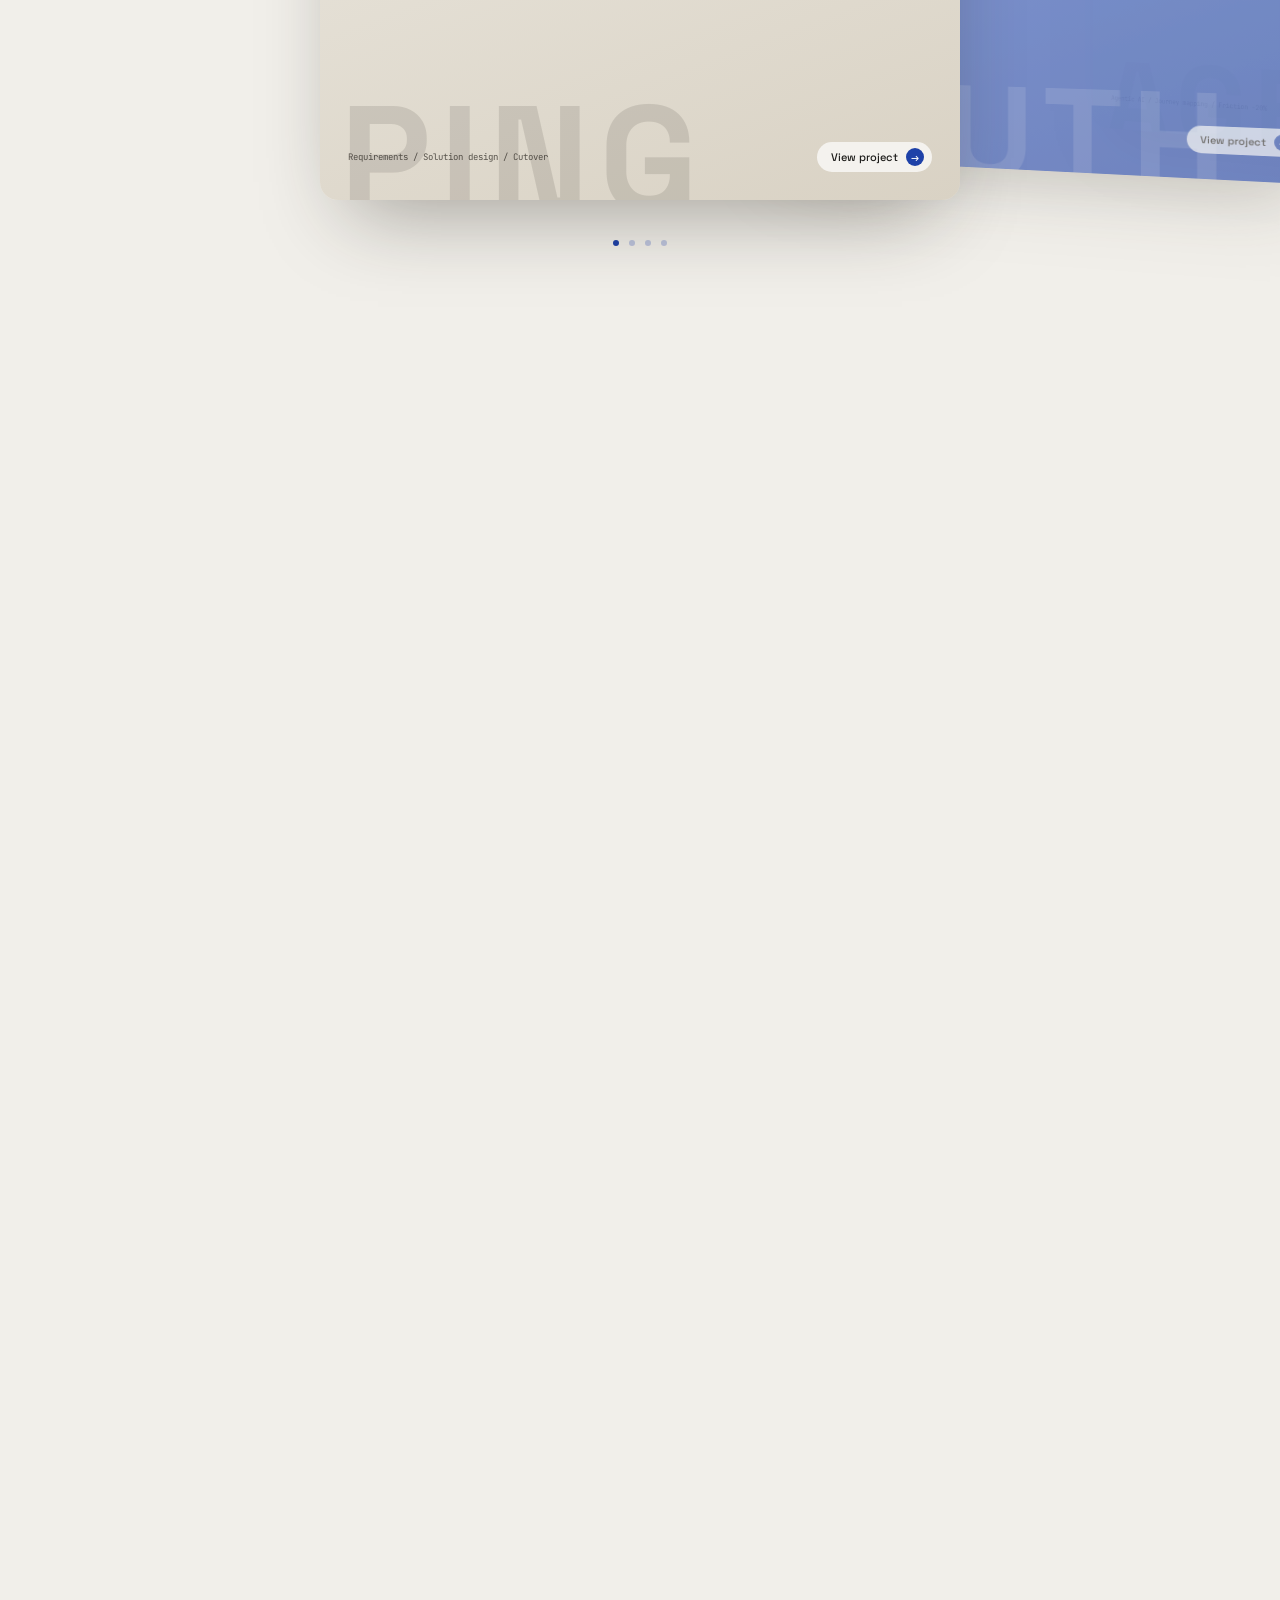
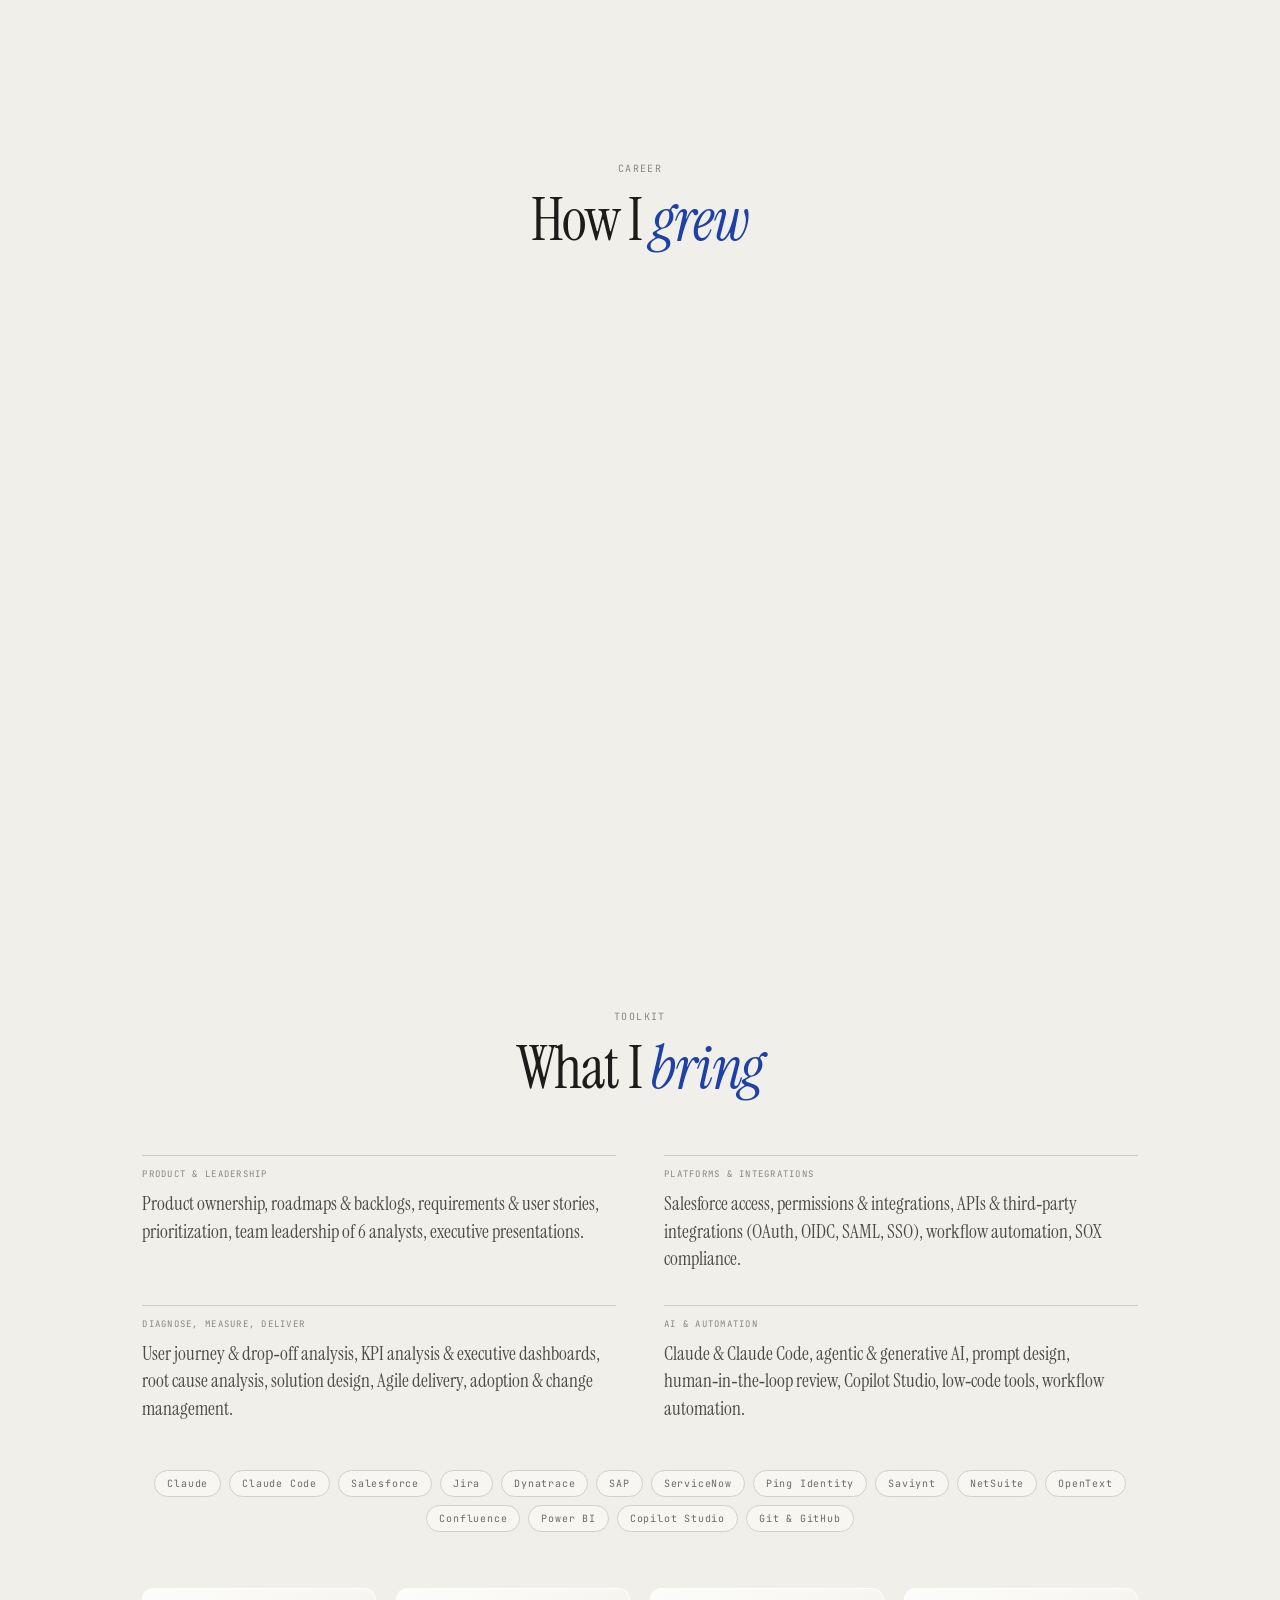
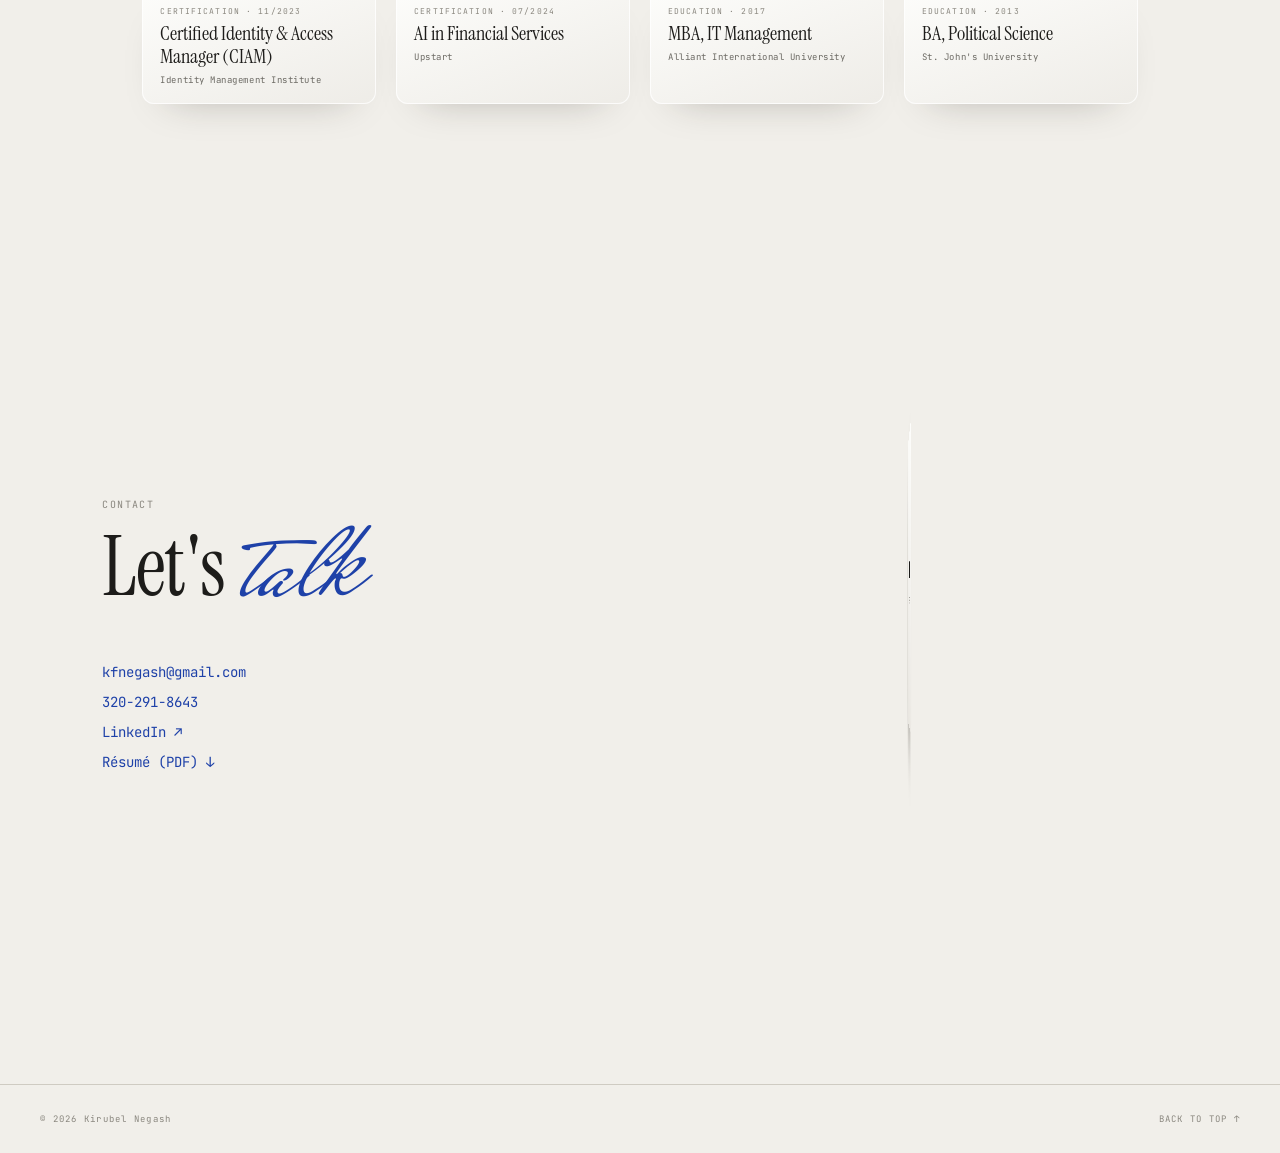
==== commit 0dab245c: "Fix View project on side cards: always opens that project's details Co-Authored-By: Claude Opus 5.5 " ====
--- a/index.html
+++ b/index.html
@@ -12,7 +12,7 @@
   <link rel="preconnect" href="https://fonts.googleapis.com">
   <link rel="preconnect" href="https://fonts.gstatic.com" crossorigin>
   <link rel="stylesheet" href="https://fonts.googleapis.com/css2?family=Instrument+Serif:ital@0;1&family=Mrs+Saint+Delafield&family=JetBrains+Mono:wght@400;500&family=Space+Grotesk:wght@400;500;700&display=swap">
-  <link rel="stylesheet" href="css/styles.css?v=5">
+  <link rel="stylesheet" href="css/styles.css?v=6">
 </head>
 <body>
 
@@ -37,7 +37,7 @@
         <p class="hero__lede">I turn complex business needs into platforms people actually use. I own the roadmap, lead the team, and ship for 65K+ users.</p>
         <div class="hero__cta">
           <a class="pill mono" href="#contact">GET IN TOUCH <span class="pill__dot">→</span></a>
-          <a class="mono link-plain" href="assets/Kirubel_Negash_Resume.pdf?v=5" download>DOWNLOAD RÉSUMÉ</a>
+          <a class="mono link-plain" href="assets/Kirubel_Negash_Resume.pdf?v=6" download>DOWNLOAD RÉSUMÉ</a>
         </div>
       </div>
 
@@ -135,7 +135,7 @@
         <a href="mailto:kfnegash@gmail.com">kfnegash@gmail.com</a>
         <a href="tel:+13202918643">320&#8209;291&#8209;8643</a>
         <a href="https://www.linkedin.com/in/kirubel-negash/" target="_blank" rel="noopener">LinkedIn ↗</a>
-        <a href="assets/Kirubel_Negash_Resume.pdf?v=5" download>Résumé (PDF) ↓</a>
+        <a href="assets/Kirubel_Negash_Resume.pdf?v=6" download>Résumé (PDF) ↓</a>
       </div>
     </div>
     <div class="endbadge" data-endbadge>
@@ -163,6 +163,6 @@
   <div class="modal__tags mono" data-m-tags></div>
 </dialog>
 
-<script src="js/main.js?v=5"></script>
+<script src="js/main.js?v=6"></script>
 </body>
 </html>
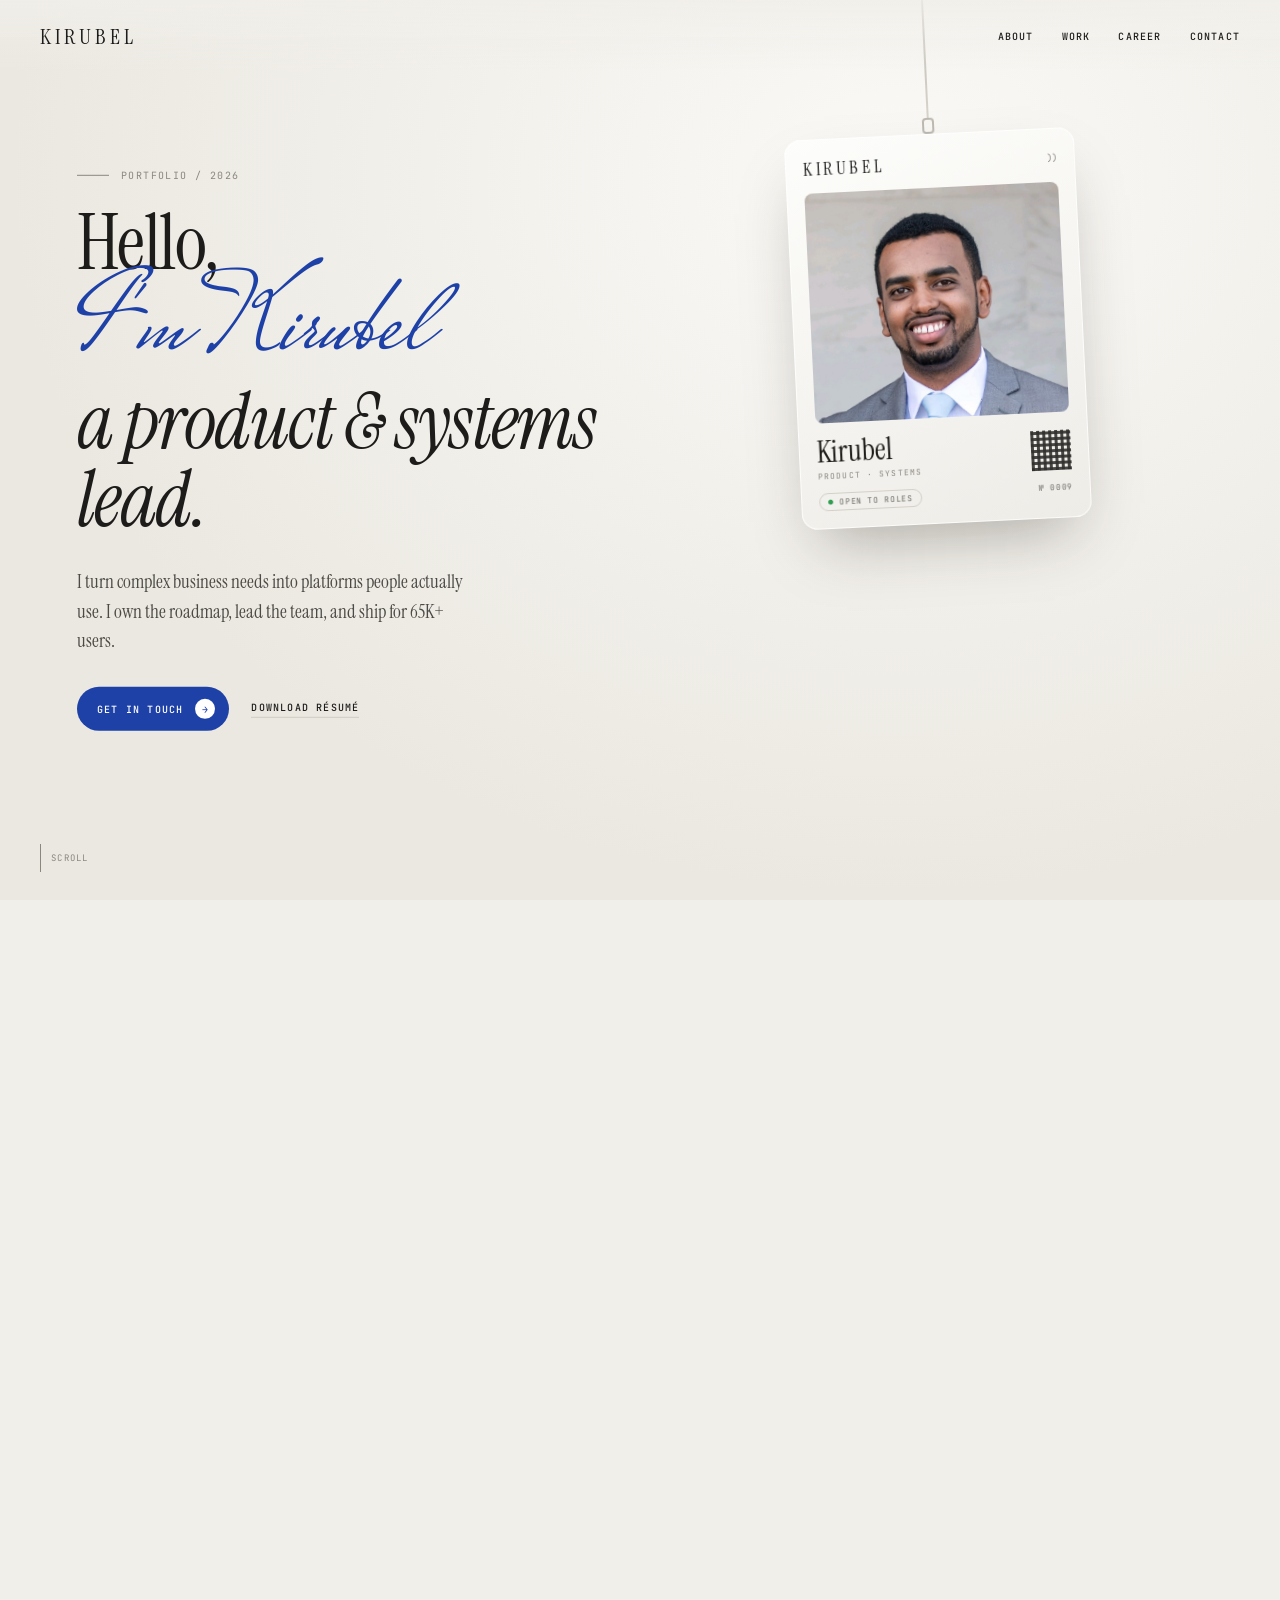
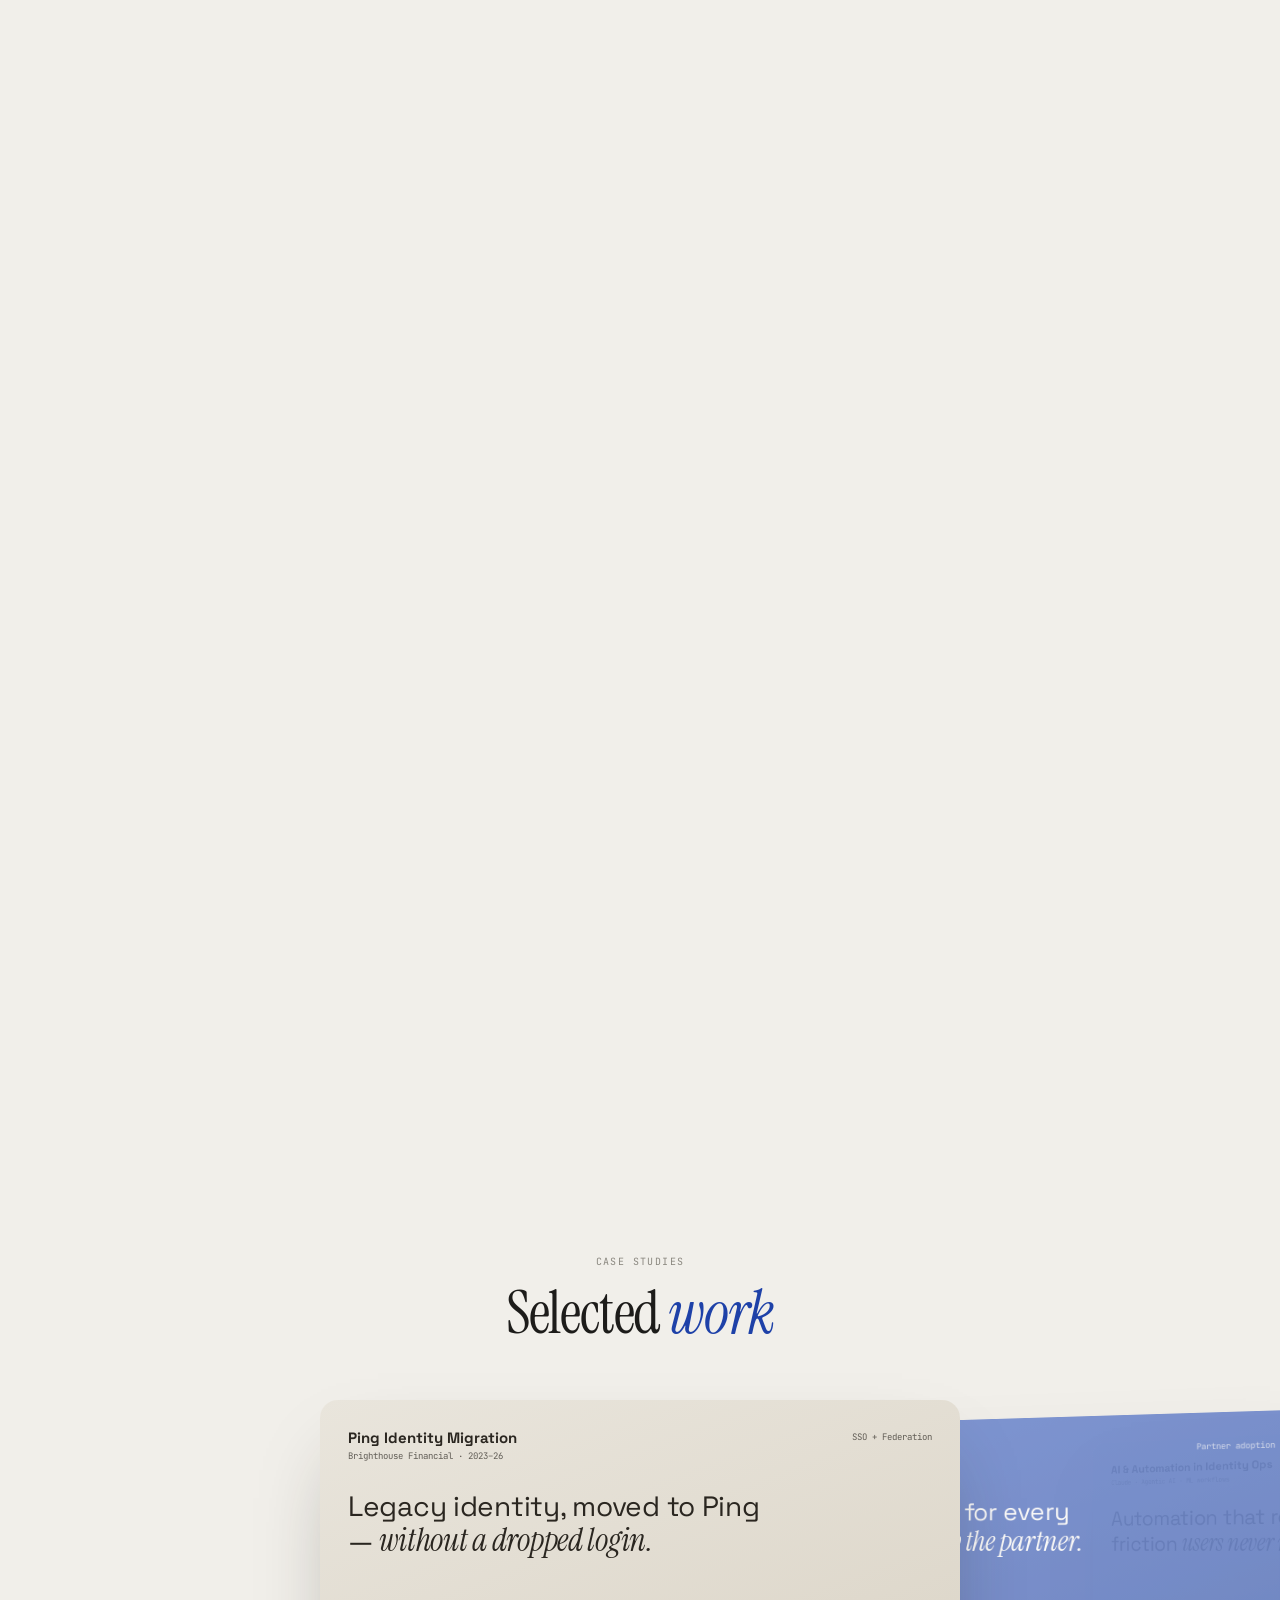
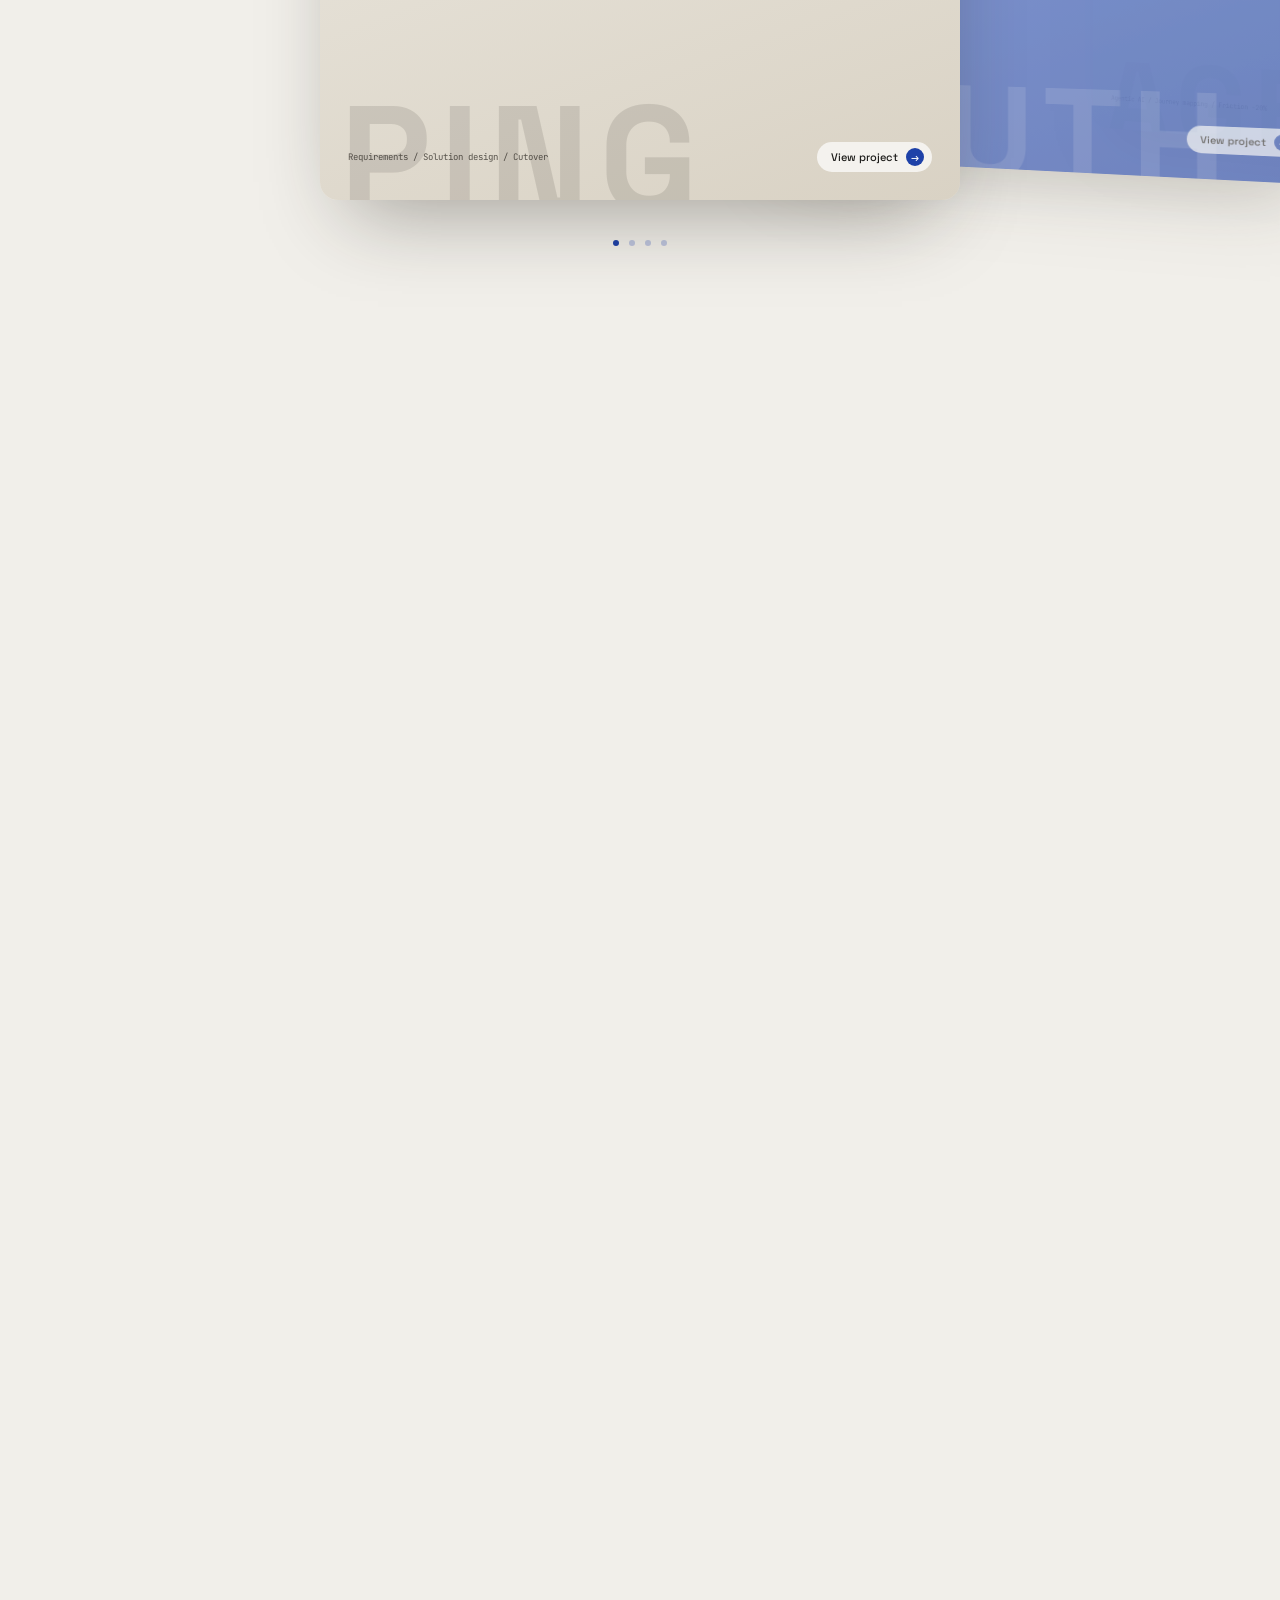
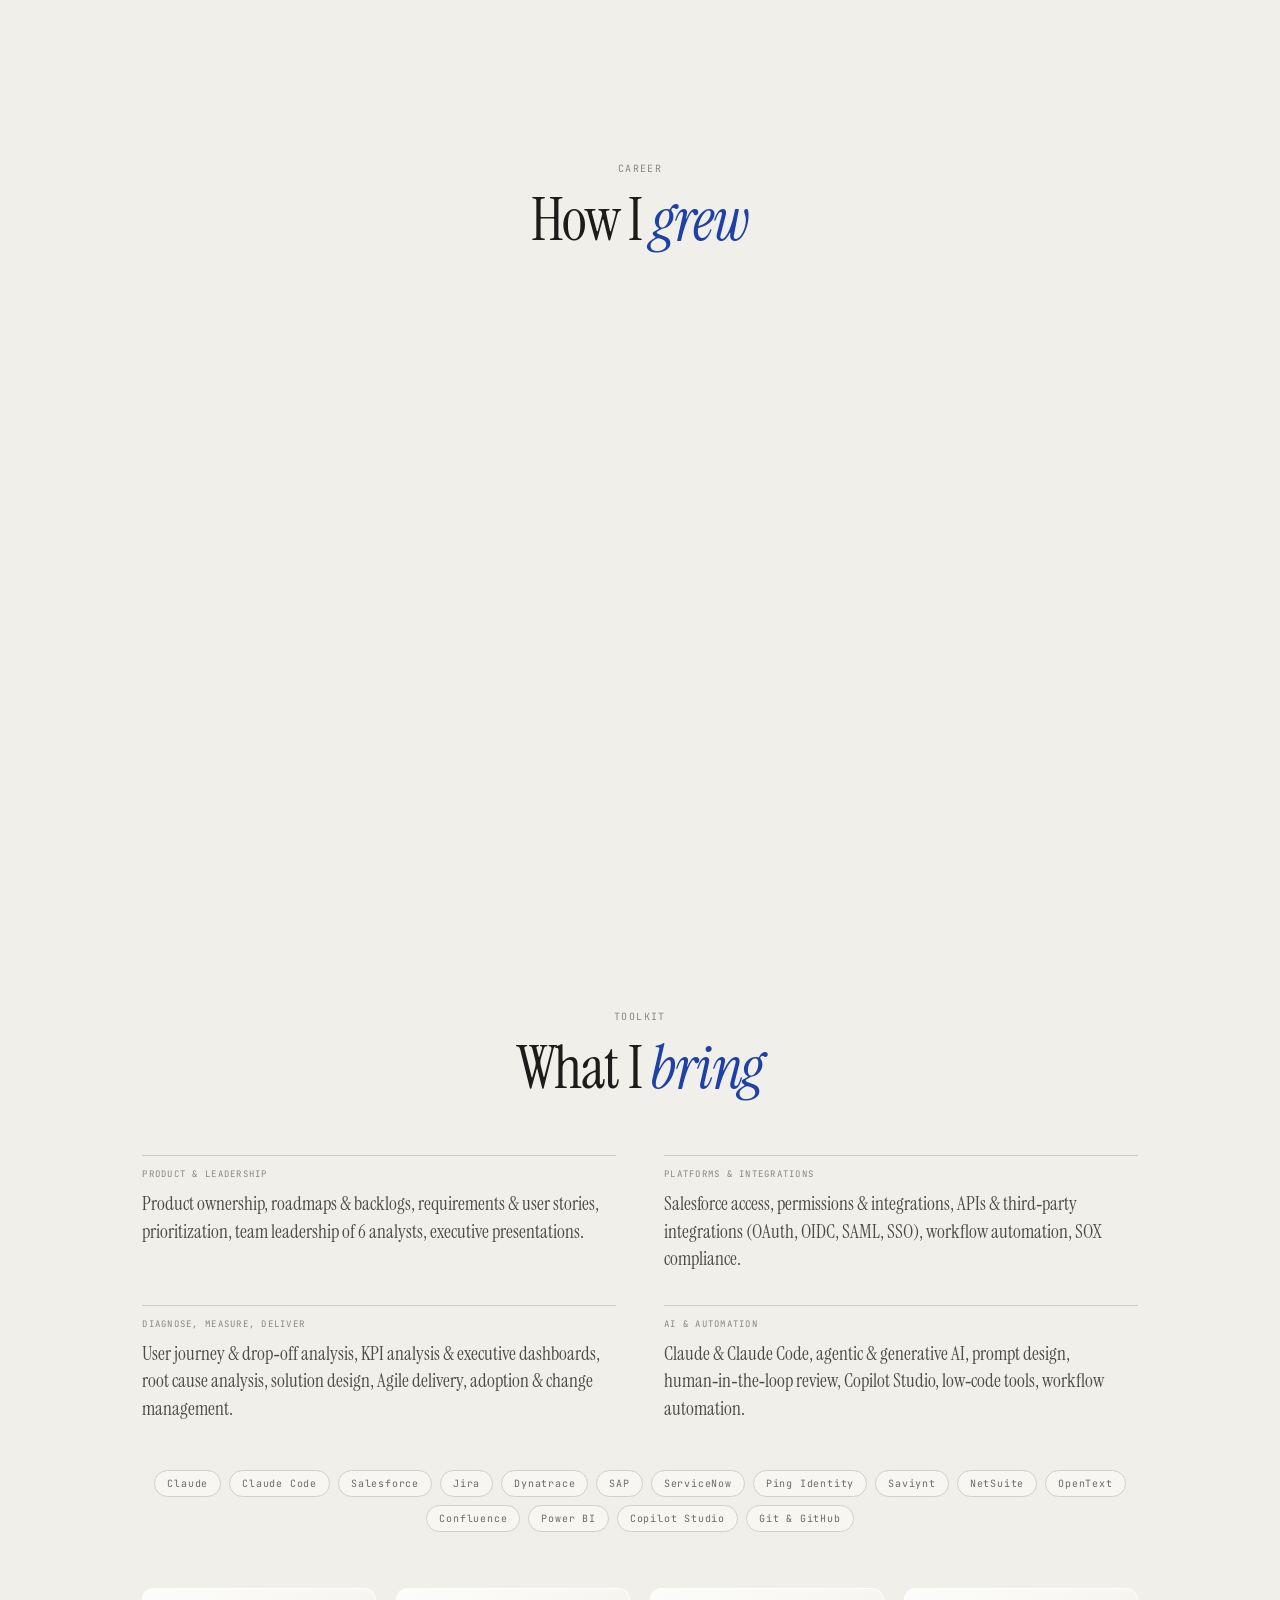
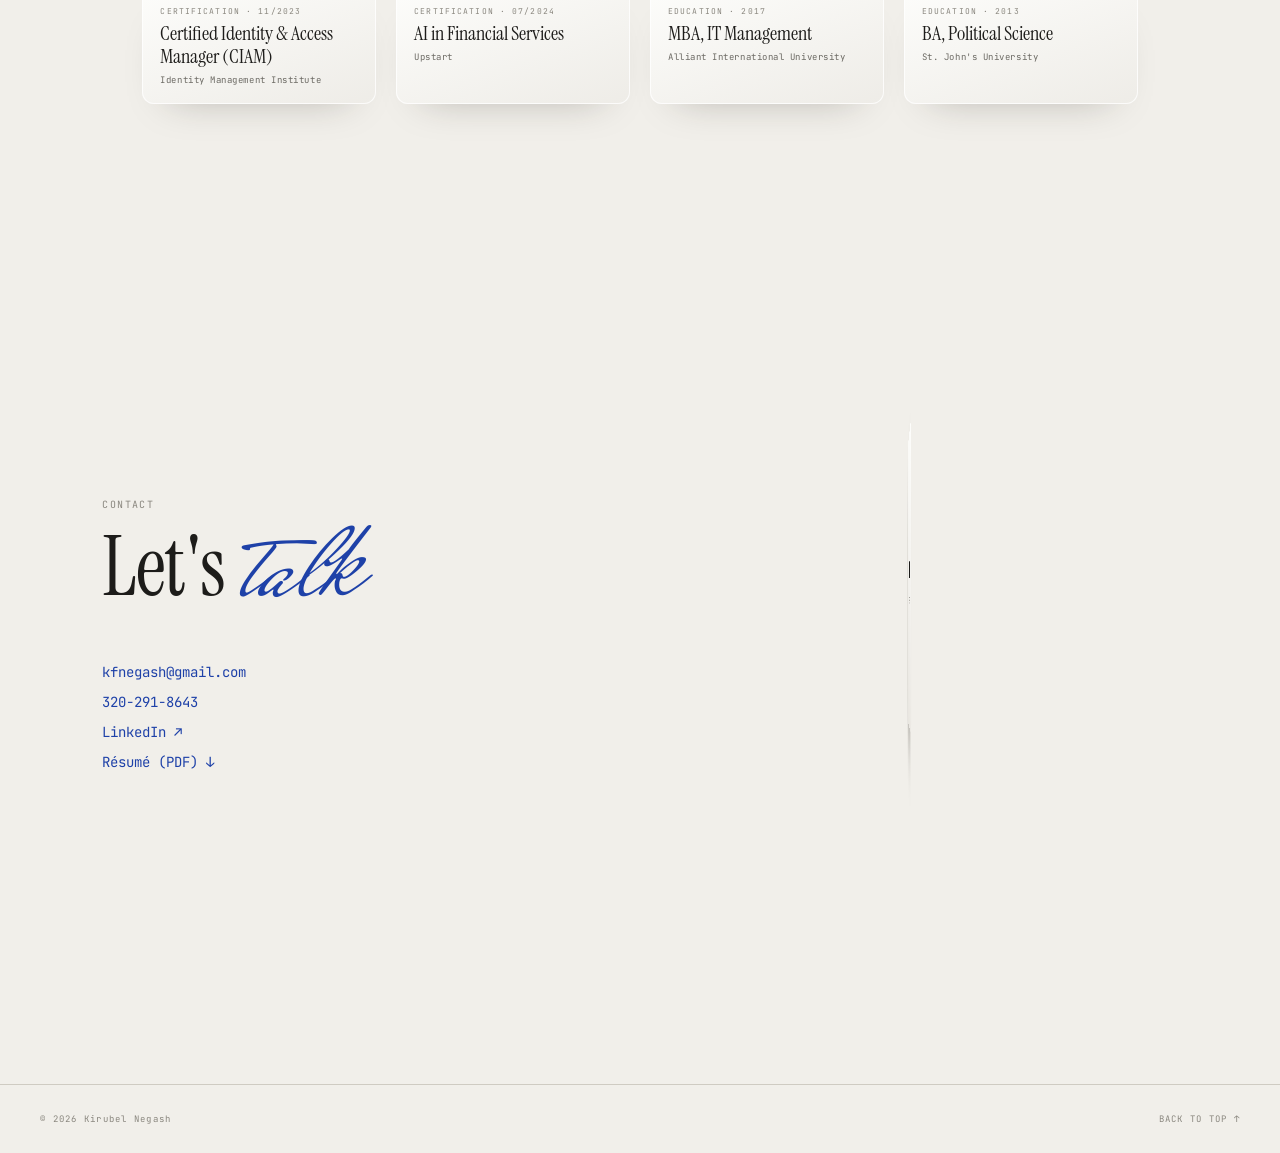
==== commit 59ea520c: "Simplify project card click handling Co-Authored-By: Claude Opus 5.5 <noreply@anthropic.com>" ====
--- a/index.html
+++ b/index.html
@@ -12,7 +12,7 @@
   <link rel="preconnect" href="https://fonts.googleapis.com">
   <link rel="preconnect" href="https://fonts.gstatic.com" crossorigin>
   <link rel="stylesheet" href="https://fonts.googleapis.com/css2?family=Instrument+Serif:ital@0;1&family=Mrs+Saint+Delafield&family=JetBrains+Mono:wght@400;500&family=Space+Grotesk:wght@400;500;700&display=swap">
-  <link rel="stylesheet" href="css/styles.css?v=6">
+  <link rel="stylesheet" href="css/styles.css?v=7">
 </head>
 <body>
 
@@ -37,7 +37,7 @@
         <p class="hero__lede">I turn complex business needs into platforms people actually use. I own the roadmap, lead the team, and ship for 65K+ users.</p>
         <div class="hero__cta">
           <a class="pill mono" href="#contact">GET IN TOUCH <span class="pill__dot">→</span></a>
-          <a class="mono link-plain" href="assets/Kirubel_Negash_Resume.pdf?v=6" download>DOWNLOAD RÉSUMÉ</a>
+          <a class="mono link-plain" href="assets/Kirubel_Negash_Resume.pdf?v=7" download>DOWNLOAD RÉSUMÉ</a>
         </div>
       </div>
 
@@ -135,7 +135,7 @@
         <a href="mailto:kfnegash@gmail.com">kfnegash@gmail.com</a>
         <a href="tel:+13202918643">320&#8209;291&#8209;8643</a>
         <a href="https://www.linkedin.com/in/kirubel-negash/" target="_blank" rel="noopener">LinkedIn ↗</a>
-        <a href="assets/Kirubel_Negash_Resume.pdf?v=6" download>Résumé (PDF) ↓</a>
+        <a href="assets/Kirubel_Negash_Resume.pdf?v=7" download>Résumé (PDF) ↓</a>
       </div>
     </div>
     <div class="endbadge" data-endbadge>
@@ -163,6 +163,6 @@
   <div class="modal__tags mono" data-m-tags></div>
 </dialog>
 
-<script src="js/main.js?v=6"></script>
+<script src="js/main.js?v=7"></script>
 </body>
 </html>
